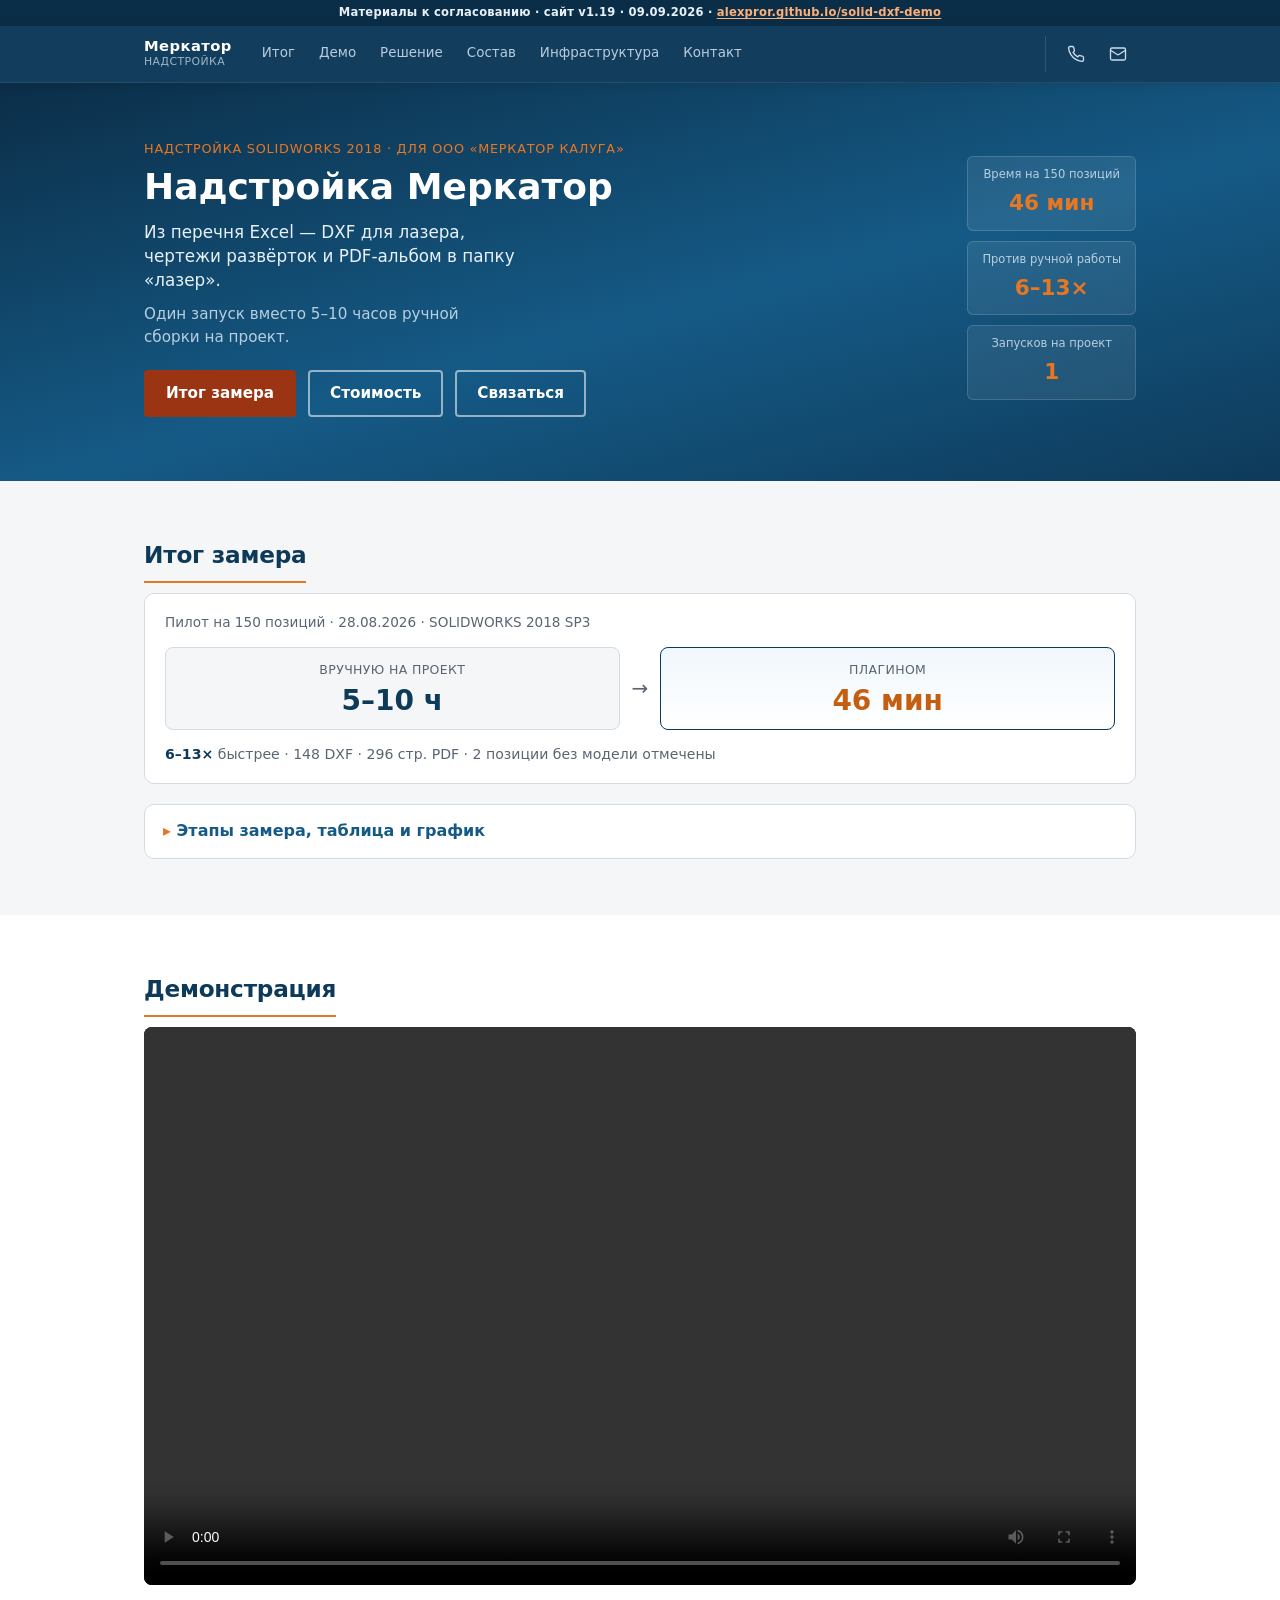
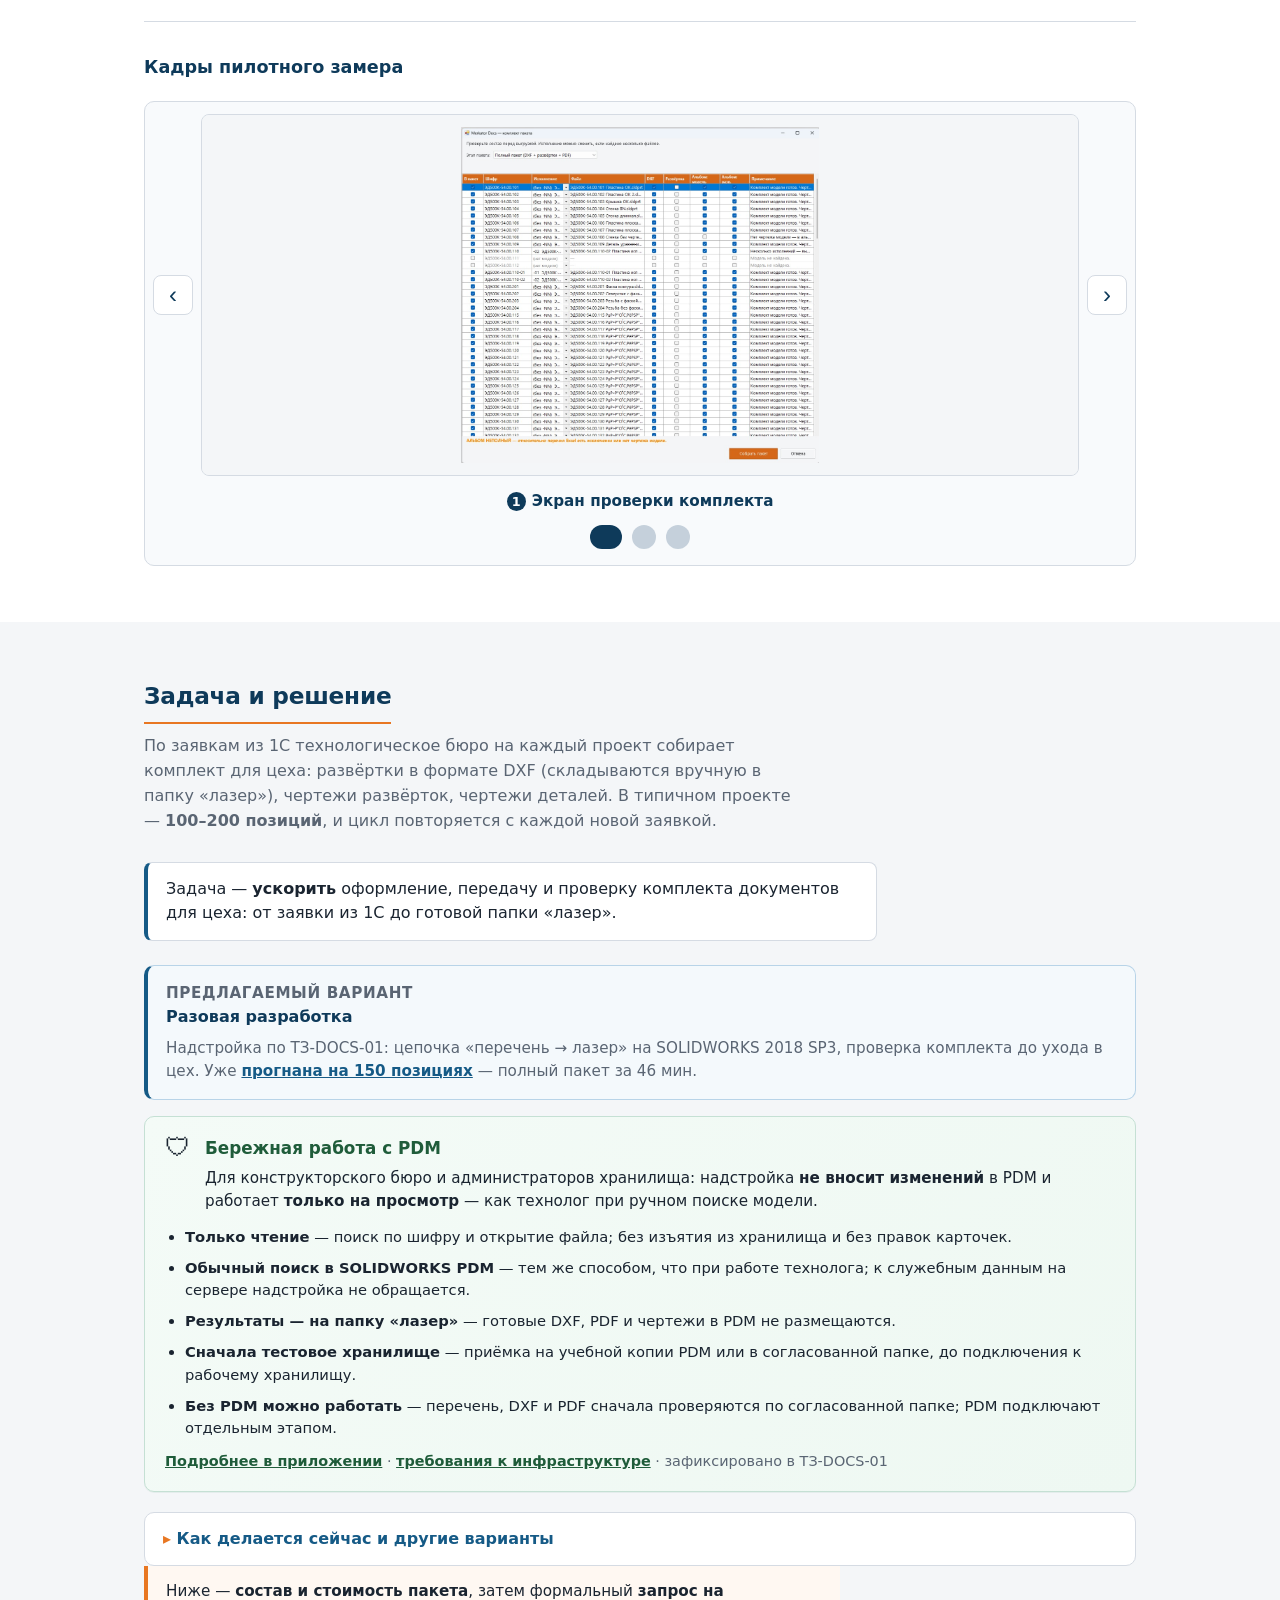
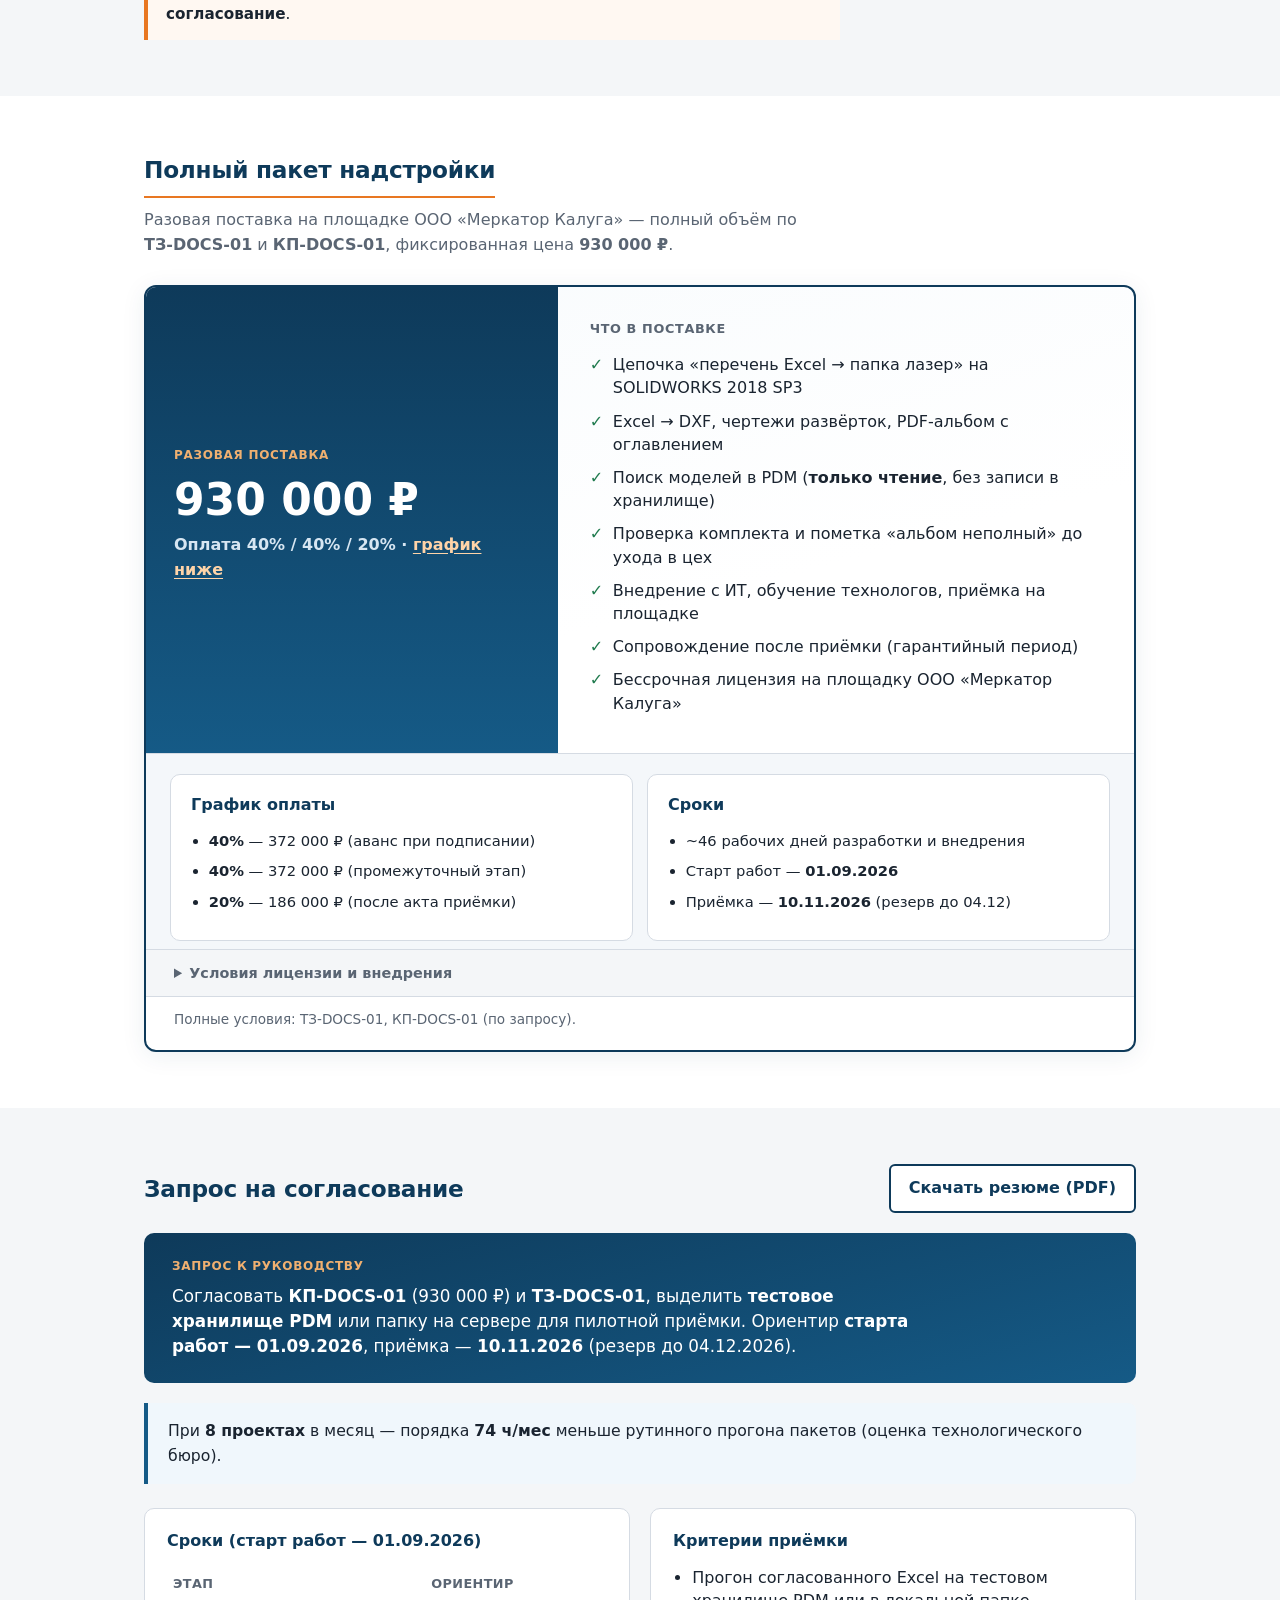
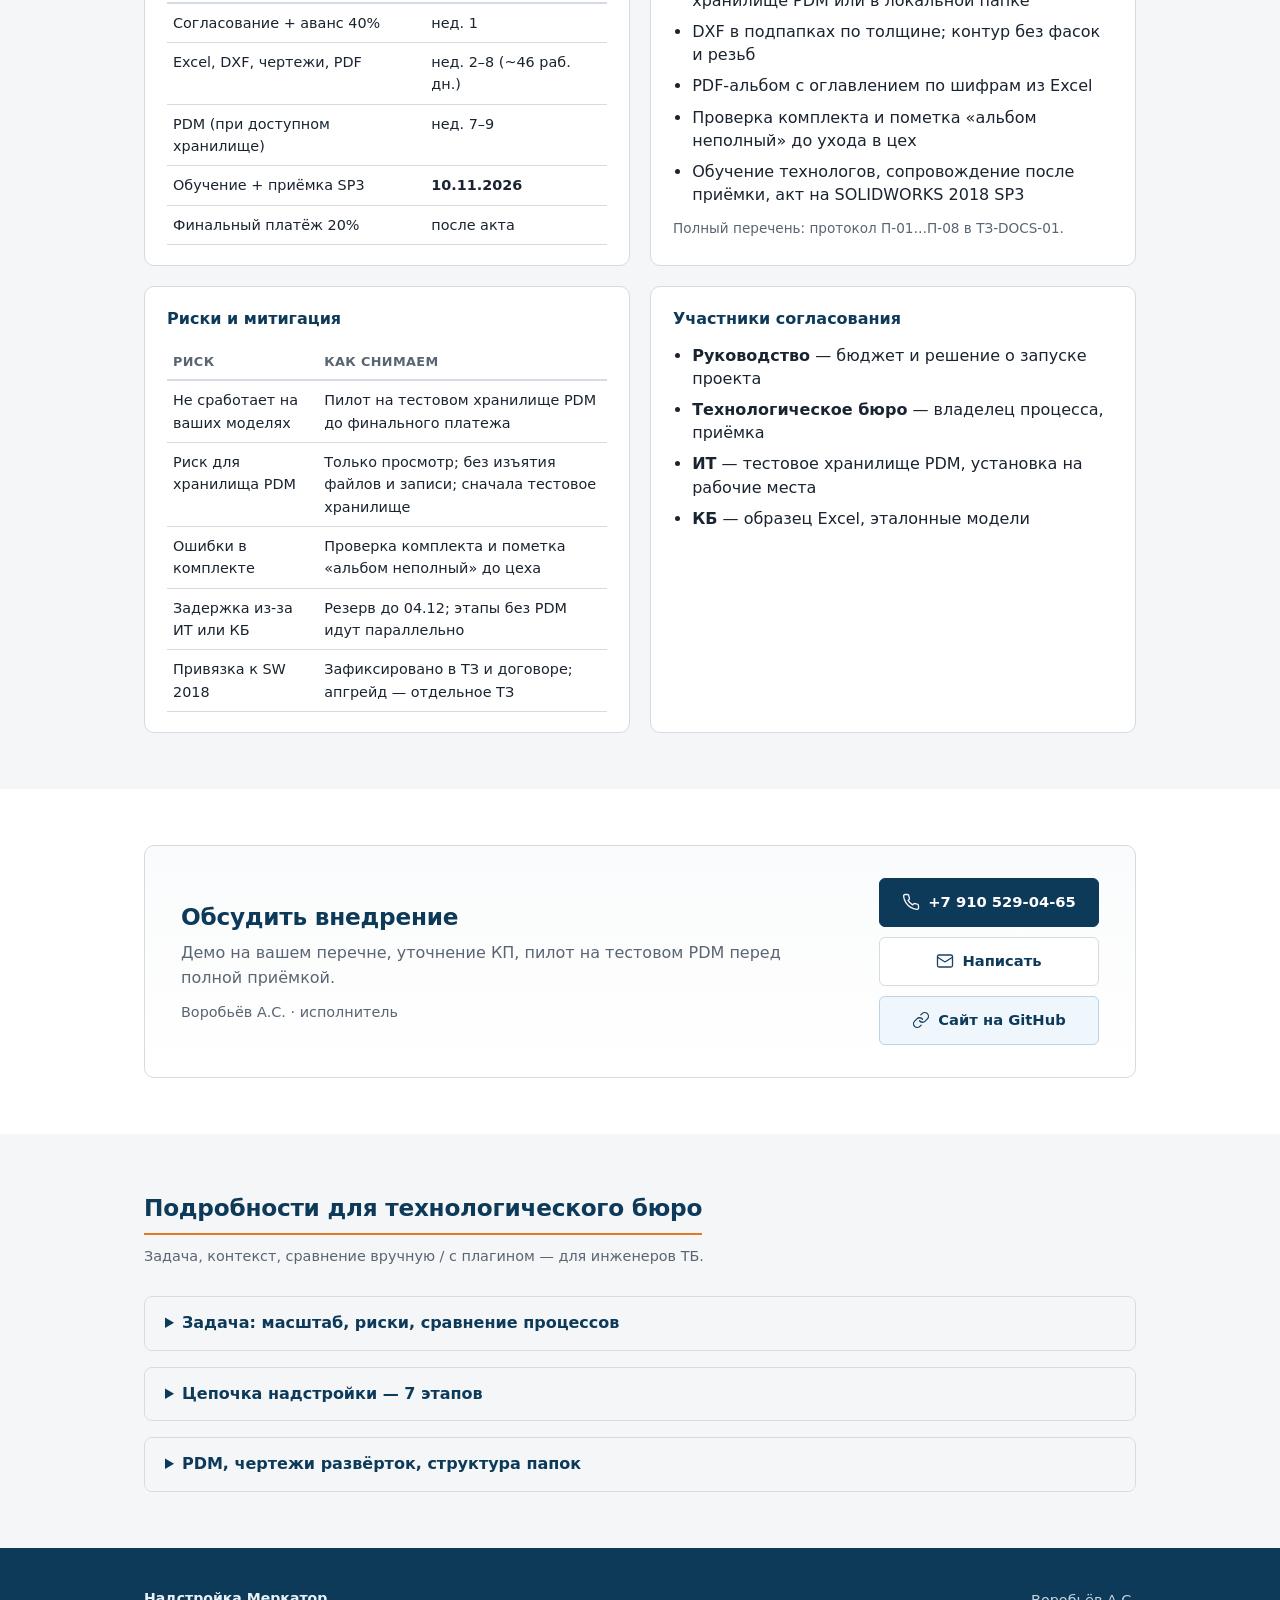
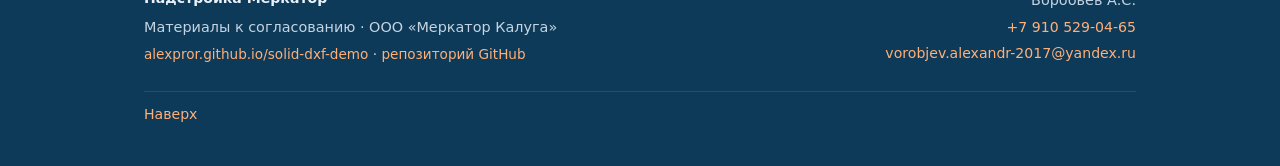
==== index.html @ 057ceea8 "Update Merkator Docs v1 presentation site" ====
﻿<!DOCTYPE html>
<html lang="ru">
<head>
  <meta charset="utf-8" />
  <meta name="viewport" content="width=device-width, initial-scale=1" />
  <meta name="robots" content="noindex, nofollow" />
  <meta name="description" content="Надстройка Меркатор: пакет DXF и PDF из SOLIDWORKS 2018 в папку «лазер» для ООО «Меркатор Калуга». Замер, состав, стоимость и требования к инфраструктуре." />
  <title>Надстройка Меркатор · ООО «Меркатор Калуга»</title>
  <link rel="stylesheet" href="style.css" />
  <link rel="canonical" href="https://alexpror.github.io/solid-dxf-demo/" />
</head>
<body>

  <div id="top" class="page-top" tabindex="-1" aria-hidden="true"></div>

  <header class="site-header">
    <div class="draft-banner">
      Материалы к согласованию · сайт v1.19 · 09.09.2026 ·
      <a class="draft-banner-link" href="https://alexpror.github.io/solid-dxf-demo/" rel="noopener noreferrer">alexpror.github.io/solid-dxf-demo</a>
    </div>

    <div class="site-nav">
      <div class="wrap site-nav-inner">
        <a class="site-brand" href="#top">
          <span class="site-brand-mark">Меркатор</span>
          <span class="site-brand-sub">Надстройка</span>
        </a>

        <nav class="site-nav-links" aria-label="Разделы">
          <a href="#outcome">Итог</a>
          <a href="#demo">Демо</a>
          <a href="#decision">Решение</a>
          <a href="#package">Состав</a>
          <a href="it.html">Инфраструктура</a>
          <a href="#contact">Контакт</a>
        </nav>

        <div class="site-nav-contact">
          <a class="nav-contact-link" href="tel:+79105290465" title="Позвонить: +7 910 529-04-65" aria-label="Позвонить: +7 910 529-04-65">
            <svg class="nav-icon" width="18" height="18" viewBox="0 0 24 24" fill="none" stroke="currentColor" stroke-width="1.75" stroke-linecap="round" stroke-linejoin="round" aria-hidden="true"><path d="M22 16.92v3a2 2 0 0 1-2.18 2 19.79 19.79 0 0 1-8.63-3.07 19.5 19.5 0 0 1-6-6 19.79 19.79 0 0 1-3.07-8.67A2 2 0 0 1 4.11 2h3a2 2 0 0 1 2 1.72c.127.96.361 1.903.7 2.81a2 2 0 0 1-.45 2.11L8.09 9.91a16 16 0 0 0 6 6l1.27-1.27a2 2 0 0 1 2.11-.45c.907.339 1.85.573 2.81.7A2 2 0 0 1 22 16.92z"/></svg>
            <span class="nav-contact-label">+7 910 529-04-65</span>
          </a>
          <a class="nav-contact-link" href="mailto:vorobjev.alexandr-2017@yandex.ru" title="Написать на почту" aria-label="Написать на почту">
            <svg class="nav-icon" width="18" height="18" viewBox="0 0 24 24" fill="none" stroke="currentColor" stroke-width="1.75" stroke-linecap="round" stroke-linejoin="round" aria-hidden="true"><rect x="2" y="4" width="20" height="16" rx="2"/><path d="m22 7-8.97 5.7a1.94 1.94 0 0 1-2.06 0L2 7"/></svg>
            <span class="nav-contact-label">vorobjev.alexandr-2017@yandex.ru</span>
          </a>
        </div>
      </div>
    </div>
  </header>

  <section class="hero" aria-label="Введение">
    <div class="wrap hero-grid">
      <div class="hero-main">
        <p class="eyebrow">Надстройка SOLIDWORKS 2018 · для ООО «Меркатор Калуга»</p>
        <h1>Надстройка Меркатор</h1>
        <p class="hero-tagline">Из перечня Excel — DXF для лазера, чертежи развёрток и PDF-альбом в папку «лазер».</p>
        <p class="lead">Один запуск вместо 5–10 часов ручной сборки на проект.</p>
        <div class="hero-actions">
          <a class="btn primary" href="#outcome">Итог замера</a>
          <a class="btn btn-hero-extra btn-hero-package" href="#package">Стоимость</a>
          <a class="btn btn-hero-contact" href="#contact">Связаться</a>
        </div>
      </div>
      <div class="hero-stats" aria-label="Ключевые цифры пилота">
        <div class="stat">
          <span class="stat-label">Время на 150 позиций</span>
          <em>46 мин</em>
        </div>
        <div class="stat">
          <span class="stat-label">Против ручной работы</span>
          <em>6–13×</em>
        </div>
        <div class="stat">
          <span class="stat-label">Запусков на проект</span>
          <em>1</em>
        </div>
      </div>
    </div>
  </section>

  <section class="section section-alt" id="outcome">
    <div class="wrap">
      <h2>Итог замера</h2>
      <div class="outcome-strip">
        <p class="outcome-strip-meta">Пилот на 150 позиций · 28.08.2026 · SOLIDWORKS 2018 SP3</p>
        <div class="outcome-strip-compare" role="group" aria-label="Сравнение времени на проект">
          <div class="outcome-strip-side">
            <span class="outcome-strip-label">Вручную на проект</span>
            <strong class="outcome-strip-value">5–10 ч</strong>
          </div>
          <span class="outcome-strip-arrow" aria-hidden="true">→</span>
          <div class="outcome-strip-side outcome-strip-side-accent">
            <span class="outcome-strip-label">Плагином</span>
            <strong class="outcome-strip-value">46 мин</strong>
          </div>
        </div>
        <p class="outcome-strip-foot"><strong>6–13×</strong> быстрее · 148 DXF · 296 стр. PDF · 2 позиции без модели отмечены</p>
      </div>

      <details class="executive-details" id="benchmark">
        <summary>Этапы замера, таблица и график</summary>
        <div class="benchmark-split benchmark-split-inline">
          <article class="benchmark-card">
            <h3>Этап SOLIDWORKS</h3>
            <p class="benchmark-big">27 мин</p>
            <ul>
              <li>148 DXF — 0 ошибок</li>
              <li>102 чертежа развёрток создано</li>
              <li>Открытие моделей, экспорт DXF и чертежи — вместе занимают 27 мин</li>
            </ul>
          </article>
          <article class="benchmark-card">
            <h3>Этап PDF-альбом</h3>
            <p class="benchmark-big">18 мин</p>
            <ul>
              <li>295 фрагментов → 296 стр. альбома</li>
              <li>0 сбоев экспорта</li>
              <li>Экспорт PDF из чертежей и сборка альбома с оглавлением — вместе занимают 18 мин</li>
            </ul>
          </article>
        </div>
        <div class="benchmark-table-wrap">
          <table class="benchmark-table">
            <caption>Сравнение: вручную и плагин</caption>
            <thead>
              <tr>
                <th scope="col">Показатель</th>
                <th scope="col">Вручную</th>
                <th scope="col">Плагин</th>
                <th scope="col">Выигрыш</th>
              </tr>
            </thead>
            <tbody>
              <tr class="benchmark-total">
                <th scope="row">Полный пакет (DXF + чертежи + PDF)</th>
                <td>5–10 ч</td>
                <td><strong>46 мин</strong></td>
                <td class="benchmark-win"><strong>6–13×</strong></td>
              </tr>
              <tr>
                <th scope="row">На 1 позицию (полный цикл)</th>
                <td>2–4 мин</td>
                <td><strong>~19 с</strong></td>
                <td class="benchmark-win">~6–13×</td>
              </tr>
              <tr>
                <th scope="row">Экспорт DXF (только контур)</th>
                <td>~1–2 мин</td>
                <td><strong>~3,6 с</strong></td>
                <td class="benchmark-win">~17–33×</td>
              </tr>
              <tr>
                <th scope="row">PDF-фрагмент (1 лист чертежа)</th>
                <td>~0,5–1 мин</td>
                <td><strong>~3,7 с</strong></td>
                <td class="benchmark-win">~8–16×</td>
              </tr>
              <tr>
                <th scope="row">PDF на позицию (модель + развёртка)</th>
                <td>~1–2 мин</td>
                <td><strong>~8 с</strong></td>
                <td class="benchmark-win">~8–15×</td>
              </tr>
            </tbody>
          </table>
        </div>
        <div class="chart-wrap chart-wrap-inline">
          <h3 class="chart-subtitle">Масштаб проекта</h3>
          <p class="section-lead">Время плагина растёт с числом позиций, но остаётся на порядок ниже ручной обработки 100–200 деталей.</p>
          <canvas id="benefit-chart" role="img" aria-label="График: минуты на пакет от числа позиций"></canvas>
          <div class="chart-legend" id="chartLegend">
            <span class="leg leg-auto"><i></i> Плагин</span>
            <span class="leg leg-man"><i></i> Вручную</span>
            <span class="leg leg-cur" id="chartCurLabel">Ваш проект: —</span>
          </div>
        </div>
        <p class="note">Ручные оценки — по опыту технологического бюро. Повторный прогон быстрее: готовые <code>_развертка.slddrw</code> и кэш PDF-фрагментов.</p>
      </details>
    </div>
  </section>

  <section class="section" id="demo">
    <div class="wrap">
      <h2>Демонстрация</h2>
      <div id="videoMount" class="demo-video"></div>

      <div class="demo-screens">
        <h3 class="demo-screens-title">Кадры пилотного замера</h3>
        <div class="proof-carousel" id="proofCarousel">
          <div class="proof-carousel-shell">
            <button type="button" class="proof-carousel-nav proof-carousel-prev" aria-label="Предыдущий кадр">‹</button>
            <div class="proof-carousel-viewport">
              <div class="proof-carousel-track" id="proofCarouselTrack">
                <figure class="proof-slide">
                  <button type="button" class="proof-thumb" data-proof-src="img/preflight.png" data-proof-title="Экран проверки комплекта">
                    <img src="img/preflight.png" alt="" loading="lazy" />
                    <span class="proof-zoom">Открыть</span>
                  </button>
                </figure>
                <figure class="proof-slide">
                  <button type="button" class="proof-thumb" data-proof-src="img/folders.png" data-proof-title="Папка для DXF и отчета">
                    <img src="img/folders.png" alt="" loading="lazy" />
                    <span class="proof-zoom">Открыть</span>
                  </button>
                </figure>
                <figure class="proof-slide">
                  <button type="button" class="proof-thumb" data-proof-src="img/toc.png" data-proof-title="Оглавление альбома">
                    <img src="img/toc.png" alt="" loading="lazy" />
                    <span class="proof-zoom">Открыть</span>
                  </button>
                </figure>
              </div>
            </div>
            <button type="button" class="proof-carousel-nav proof-carousel-next" aria-label="Следующий кадр">›</button>
          </div>
          <div class="proof-carousel-meta">
            <p class="proof-carousel-caption" id="proofCarouselCaption">
              <span class="proof-num">1</span> Экран проверки комплекта
            </p>
            <div class="proof-carousel-dots" id="proofCarouselDots" role="tablist" aria-label="Кадры пилотного замера"></div>
          </div>
        </div>
      </div>
    </div>
  </section>

  <section class="section section-alt" id="decision">
    <div class="wrap">
      <h2>Задача и решение</h2>
      <p class="section-lead">По заявкам из 1С технологическое бюро на каждый проект собирает комплект для цеха: развёртки в формате DXF (складываются вручную в папку «лазер»), чертежи развёрток, чертежи деталей. В типичном проекте — <strong>100–200 позиций</strong>, и цикл повторяется с каждой новой заявкой.</p>
      <p class="decision-frame">Задача — <strong>ускорить</strong> оформление, передачу и проверку комплекта документов для цеха: от заявки из 1С до готовой папки «лазер».</p>

      <article class="decision-card decision-card-rec decision-card-hero">
        <p class="decision-rec-tag">Предлагаемый вариант</p>
        <h3>Разовая разработка</h3>
        <p>Надстройка по ТЗ-DOCS-01: цепочка «перечень → лазер» на SOLIDWORKS 2018 SP3, проверка комплекта до ухода в цех. Уже <a href="#outcome">прогнана на 150 позициях</a> — полный пакет за 46 мин.</p>
      </article>

      <aside class="pdm-safety-callout" id="pdm-safe">
        <div class="pdm-safety-head">
          <span class="pdm-safety-icon" aria-hidden="true">🛡</span>
          <div>
            <h3>Бережная работа с PDM</h3>
            <p class="pdm-safety-lead">Для конструкторского бюро и администраторов хранилища: надстройка <strong>не вносит изменений</strong> в PDM и работает <strong>только на просмотр</strong> — как технолог при ручном поиске модели.</p>
          </div>
        </div>
        <ul class="pdm-safety-list">
          <li><strong>Только чтение</strong> — поиск по шифру и открытие файла; без изъятия из хранилища и без правок карточек.</li>
          <li><strong>Обычный поиск в SOLIDWORKS PDM</strong> — тем же способом, что при работе технолога; к служебным данным на сервере надстройка не обращается.</li>
          <li><strong>Результаты — на папку «лазер»</strong> — готовые DXF, PDF и чертежи в PDM не размещаются.</li>
          <li><strong>Сначала тестовое хранилище</strong> — приёмка на учебной копии PDM или в согласованной папке, до подключения к рабочему хранилищу.</li>
          <li><strong>Без PDM можно работать</strong> — перечень, DXF и PDF сначала проверяются по согласованной папке; PDM подключают отдельным этапом.</li>
        </ul>
        <p class="pdm-safety-foot muted"><a href="#pdm">Подробнее в приложении</a> · <a href="it.html">требования к инфраструктуре</a> · зафиксировано в ТЗ-DOCS-01</p>
      </aside>

      <details class="executive-details">
        <summary>Как делается сейчас и другие варианты</summary>
        <ol class="decision-path">
          <li><strong>Найти модели</strong> в PDM или в согласованной папке — по каждой строке перечня, нужное исполнение.</li>
          <li><strong>Подготовить DXF</strong> для лазера: контур без фасок и резьб, раскладка по подпапкам толщины.</li>
          <li><strong>Создать чертежи развёрток</strong> для гибочного станка — если деталь не плоский лист.</li>
          <li><strong>Напечатать PDF из SOLIDWORKS</strong> — Save As PDF по каждому чертежу: модель и развёртка. Отдельные файлы, без общего альбома и оглавления.</li>
          <li><strong>Разложить пакет вручную</strong> в папку «лазер» — сверить с Excel, разнести по толщине и порядку перед отдачей в цех.</li>
        </ol>
        <div class="decision-grid decision-grid-alts">
          <article class="decision-card">
            <h3>Оставить как сейчас</h3>
            <p>Технологи продолжают ручной прогон. Нагрузка на ТБ растёт вместе с числом проектов.</p>
          </article>
          <article class="decision-card">
            <h3>Нанять ещё технолога</h3>
            <p>Добавляет постоянный ФОТ, но <strong>не меняет процесс</strong>: те же шаги и риски пропуска позиции.</p>
          </article>
          <article class="decision-card">
            <h3>Купить готовый продукт</h3>
            <p>Редко закрывает цепочку целиком: ваш Excel, PDM, толщина, правила DXF и PDF-альбом.</p>
          </article>
        </div>
      </details>

      <p class="decision-close">Ниже — <strong>состав и стоимость пакета</strong>, затем формальный <strong>запрос на согласование</strong>.</p>
    </div>
  </section>

  <section class="section" id="package">
    <div class="wrap">
    <h2>Полный пакет надстройки</h2>
    <p class="section-lead">Разовая поставка на площадке ООО «Меркатор Калуга» — полный объём по <strong>ТЗ-DOCS-01</strong> и <strong>КП-DOCS-01</strong>, фиксированная цена <strong>930 000 ₽</strong>.</p>

    <div class="package-box">
      <div class="package-main">
        <div class="package-price-col">
          <p class="package-tag">Разовая поставка</p>
          <p class="package-price">930 000 ₽</p>
          <p class="package-pay">Оплата 40% / 40% / 20% · <a href="#package-pay">график ниже</a></p>
        </div>
        <div class="package-includes">
          <h3 class="package-includes-title">Что в поставке</h3>
          <ul>
            <li>Цепочка «перечень Excel → папка лазер» на SOLIDWORKS 2018 SP3</li>
            <li>Excel → DXF, чертежи развёрток, PDF-альбом с оглавлением</li>
            <li>Поиск моделей в PDM (<strong>только чтение</strong>, без записи в хранилище)</li>
            <li>Проверка комплекта и пометка «альбом неполный» до ухода в цех</li>
            <li>Внедрение с ИТ, обучение технологов, приёмка на площадке</li>
            <li>Сопровождение после приёмки (гарантийный период)</li>
            <li>Бессрочная лицензия на площадку ООО «Меркатор Калуга»</li>
          </ul>
        </div>
      </div>

      <div class="pricing-summary" id="package-pay">
        <article class="pricing-card">
          <h3>График оплаты</h3>
          <ul>
            <li><strong>40%</strong> — 372 000 ₽ (аванс при подписании)</li>
            <li><strong>40%</strong> — 372 000 ₽ (промежуточный этап)</li>
            <li><strong>20%</strong> — 186 000 ₽ (после акта приёмки)</li>
          </ul>
        </article>
        <article class="pricing-card">
          <h3>Сроки</h3>
          <ul>
            <li>~46 рабочих дней разработки и внедрения</li>
            <li>Старт работ — <strong>01.09.2026</strong></li>
            <li>Приёмка — <strong>10.11.2026</strong> (резерв до 04.12)</li>
          </ul>
        </article>
      </div>

      <details class="package-caveats">
        <summary>Условия лицензии и внедрения</summary>
        <ul>
          <li>ИТ заказчика: тестовое хранилище PDM или папка для отладки</li>
          <li>Сопровождение после приёмки входит в стоимость пакета (срок — в договоре)</li>
        </ul>
      </details>

      <p class="muted package-docs">Полные условия: ТЗ-DOCS-01, КП-DOCS-01 (по запросу).</p>
    </div>
    </div>
  </section>

  <section class="section section-alt" id="approval">
    <div class="wrap">
    <div class="approval-head">
      <h2>Запрос на согласование</h2>
      <button type="button" class="btn btn-summary-pdf" id="exportSummaryPdf">Скачать резюме (PDF)</button>
    </div>

    <div class="approval-ask">
      <p class="approval-ask-label">Запрос к руководству</p>
      <p class="approval-ask-text">Согласовать <strong>КП-DOCS-01</strong> (930 000 ₽) и <strong>ТЗ-DOCS-01</strong>, выделить <strong>тестовое хранилище PDM</strong> или папку на сервере для пилотной приёмки. Ориентир <strong>старта работ — 01.09.2026</strong>, приёмка — <strong>10.11.2026</strong> (резерв до 04.12.2026).</p>
    </div>

    <p class="approval-economics" id="execEconomics">…</p>

    <div class="approval-grid">
      <div class="approval-card">
        <h3>Сроки (старт работ — 01.09.2026)</h3>
        <table class="approval-table">
          <thead>
            <tr><th>Этап</th><th>Ориентир</th></tr>
          </thead>
          <tbody>
            <tr><td>Согласование + аванс 40%</td><td>нед. 1</td></tr>
            <tr><td>Excel, DXF, чертежи, PDF</td><td>нед. 2–8 (~46 раб. дн.)</td></tr>
            <tr><td>PDM (при доступном хранилище)</td><td>нед. 7–9</td></tr>
            <tr><td>Обучение + приёмка SP3</td><td><strong>10.11.2026</strong></td></tr>
            <tr><td>Финальный платёж 20%</td><td>после акта</td></tr>
          </tbody>
        </table>
      </div>
      <div class="approval-card">
        <h3>Критерии приёмки</h3>
        <ul class="approval-list">
          <li>Прогон согласованного Excel на тестовом хранилище PDM или в локальной папке</li>
          <li>DXF в подпапках по толщине; контур без фасок и резьб</li>
          <li>PDF-альбом с оглавлением по шифрам из Excel</li>
          <li>Проверка комплекта и пометка «альбом неполный» до ухода в цех</li>
          <li>Обучение технологов, сопровождение после приёмки, акт на SOLIDWORKS 2018 SP3</li>
        </ul>
        <p class="muted approval-ref">Полный перечень: протокол П-01…П-08 в ТЗ-DOCS-01.</p>
      </div>
    </div>

    <div class="approval-grid approval-grid-2">
      <div class="approval-card">
        <h3>Риски и митигация</h3>
        <table class="approval-table">
          <thead>
            <tr><th>Риск</th><th>Как снимаем</th></tr>
          </thead>
          <tbody>
            <tr><td>Не сработает на ваших моделях</td><td>Пилот на тестовом хранилище PDM до финального платежа</td></tr>
            <tr><td>Риск для хранилища PDM</td><td>Только просмотр; без изъятия файлов и записи; сначала тестовое хранилище</td></tr>
            <tr><td>Ошибки в комплекте</td><td>Проверка комплекта и пометка «альбом неполный» до цеха</td></tr>
            <tr><td>Задержка из‑за ИТ или КБ</td><td>Резерв до 04.12; этапы без PDM идут параллельно</td></tr>
            <tr><td>Привязка к SW 2018</td><td>Зафиксировано в ТЗ и договоре; апгрейд — отдельное ТЗ</td></tr>
          </tbody>
        </table>
      </div>
      <div class="approval-card">
        <h3>Участники согласования</h3>
        <ul class="approval-stakeholders">
          <li><strong>Руководство</strong> — бюджет и решение о запуске проекта</li>
          <li><strong>Технологическое бюро</strong> — владелец процесса, приёмка</li>
          <li><strong>ИТ</strong> — тестовое хранилище PDM, установка на рабочие места</li>
          <li><strong>КБ</strong> — образец Excel, эталонные модели</li>
        </ul>
      </div>
    </div>
    </div>
  </section>

  <!-- CALCULATOR_HIDDEN: интерактивный калькулятор убран с публичной версии (остаётся в исходниках для внутренних расчётов).
  <section class="section wrap calc-section" id="calc">
    <h2>Калькулятор окупаемости</h2>
    <p class="section-lead">Три блока эффекта: <strong>отдел технологии</strong> (часы × ставка отдела) → <strong>риски на станке</strong> (срочный лазер, срывы комплекта — оценка) → <strong>срок изделия</strong> (сварка, покраска — без рублей, только пояснение). Стоимость внедрения — см. <a href="#package">раздел «Пакет»</a>.</p>

    <div class="calc-layers-hint">
      <div class="layer-chip l1"><strong>Отдел технологии</strong> Часы отдела × ставка</div>
      <div class="layer-chip l2"><strong>Риски на станке</strong> Лазер раньше + меньше дыр в комплекте</div>
      <div class="layer-chip l3"><strong>Срок изделия</strong> Только если КД на критическом пути</div>
    </div>

    <div class="calc-layout">
      <div class="calc-panel calc-panel-inputs">
        <h3 class="calc-panel-title">Отдел технологии</h3>
        <label>Проектов в месяц <input type="range" id="projects" min="1" max="8" step="1" value="8" /><output id="projects-out">8</output></label>
        <label>Позиций в проекте <input type="range" id="models" min="100" max="200" step="10" value="150" /><output id="models-out">150</output></label>
        <label>Доля готовых чертежей <code>_развертка.slddrw</code>, % <input type="range" id="reusePct" min="0" max="90" step="5" value="0" /><output id="reusePct-out">0</output></label>
        <p class="field-hint">Влияет на часы вручную и с плагином. Развёртки в моделях всё равно создаются — экономия на чертежах, которые уже лежат в PDM.</p>
        <label>Кто гоняет пакеты
          <select id="staffMode">
            <option value="parallel" selected>8 технологов параллельно (по 1 проекту)</option>
            <option value="serial">1 технолог — 8 пакетов подряд</option>
          </select>
        </label>
        <label>Часов вручную на 1 пакет <input type="number" id="hoursManualPkg" min="3" max="15" step="0.5" value="8" /></label>
        <label>Часов с плагином на 1 пакет <input type="number" id="hoursAutoPkg" min="0.5" max="4" step="0.25" value="0.75" /></label>
        <label>Оклад технолога, ₽/мес <input type="number" id="salaryMonth" min="60000" max="150000" step="5000" value="90000" /></label>
        <label>Что закладывать в ₽/ч
          <select id="costMode">
            <option value="full" selected>Полная стоимость места (оклад + ~30% взносов работодателя)</option>
            <option value="salary">Только оклад «в руки» (без взносов)</option>
          </select>
        </label>
        <p class="field-hint">Взносы — это ПФР, ФСС, ФОМС: сверх зарплаты работодатель платит ~30%. При окладе 90 000 ₽ место обходится ~117 000 ₽/мес. Для экономии часа отдела берём полную стоимость, иначе занижаем эффект.</p>

        <h3 class="calc-panel-title calc-subtitle">Риски на станке (оценка)</h3>
        <label>Доля срочных пакетов (лазер ждёт файлы), % <input type="range" id="urgentShare" min="0" max="100" step="5" value="25" /><output id="urgentShare-out">25</output></label>
        <label>Часов раньше выйти на лазер (на 1 срочный пакет) <input type="number" id="hoursEarlierLaser" min="0" max="24" step="0.5" value="4" /></label>
        <label>Стоимость часа лазера (станок + оператор), ₽ <input type="number" id="laserHourCost" min="0" max="15000" step="500" value="3500" /></label>
        <label>Срывов комплекта предотвращено, шт/мес <input type="number" id="kitErrorsMonth" min="0" max="20" step="1" value="2" /></label>
        <label>Ущерб 1 срыва (переделка, простой гибочного станка…), ₽ <input type="number" id="kitErrorCost" min="0" max="200000" step="5000" value="25000" /></label>
        <p class="field-hint">Не «весь завод быстрее», а деньги там, где пакет КД был узким местом или ошибка всплыла бы на лазере/гибочном станке. Если лазер всегда в очереди — срочный эффект ≈ 0, срывы комплекта могут остаться.</p>

        <h3 class="calc-panel-title calc-subtitle">Внедрение</h3>
        <p class="field-hint field-hint-top">По умолчанию <strong>930 000 ₽</strong> — цена по КП-DOCS-01 (~46 раб. дней). <a href="#package-pay">График оплаты</a>.</p>
        <label>Целевая окупаемость, мес <input type="range" id="targetPayback" min="6" max="24" step="1" value="12" /><output id="targetPayback-out">12</output></label>
        <p class="field-hint">Влияет на «потолок цены» (экономия × срок), не на стоимость КП.</p>
        <label>Стоимость внедрения, ₽ <input type="number" id="projectCost" min="100000" max="2000000" step="10000" value="930000" /></label>

        <button type="button" class="calc-btn" id="calcBtn">Рассчитать</button>
        <p class="field-hint calc-btn-hint">Подставьте параметры и нажмите — справа цифры, ниже пошаговый журнал.</p>
      </div>

      <div class="calc-panel calc-panel-live" id="calcResults">
        <h3 class="calc-panel-title">Результаты расчёта</h3>
        <div class="calc-results-detail">

          <article class="result-detail-card">
            <header><span class="result-tag">Масштаб</span><h4>Позиций в месяц</h4></header>
            <p class="result-value"><strong id="positionsMonth">—</strong> <span>шт</span></p>
            <p class="result-formula" id="descPositions">—</p>
          </article>

          <article class="result-detail-card">
            <header><span class="result-tag">Масштаб</span><h4>Развёрток и чертежей</h4></header>
            <p class="result-value"><strong id="sheetsMonth">—</strong> <span>листов / мес</span></p>
            <p class="result-formula" id="descSheets">—</p>
          </article>

          <article class="result-detail-card">
            <header><span class="result-tag">Отдел</span><h4>Часов экономии отдела</h4></header>
            <p class="result-value"><strong id="hoursSavedMonth">—</strong> <span>ч / мес</span></p>
            <p class="result-formula" id="descHours">—</p>
          </article>

          <article class="result-detail-card card-l1">
            <header><span class="result-tag">Отдел — ФОТ</span><h4>Экономия по зарплате отдела</h4></header>
            <p class="result-value"><strong id="savingsFotMonth">—</strong> <span>₽ / мес</span></p>
            <p class="result-formula" id="descFot">—</p>
            <p class="result-extra" id="descFotYear">—</p>
          </article>

          <article class="result-detail-card card-l2">
            <header><span class="result-tag">Станок</span><h4>Экономия на производстве</h4></header>
            <p class="result-value"><strong id="savingsFactoryMonth">—</strong> <span>₽ / мес · оценка</span></p>
            <p class="result-formula" id="descFactory">—</p>
            <p class="result-extra" id="descFactoryYear">—</p>
          </article>

          <article class="result-detail-card card-total">
            <header><span class="result-tag">Итого</span><h4>Суммарная экономия</h4></header>
            <p class="result-value"><strong id="savingsTotalMonth">—</strong> <span>₽ / мес</span></p>
            <p class="result-formula" id="descTotal">—</p>
            <p class="result-extra" id="descTotalYear">—</p>
          </article>

          <article class="result-detail-card card-cost">
            <header><span class="result-tag">Внедрение</span><h4>Стоимость в КП</h4></header>
            <p class="result-value"><strong id="resultProjectCost">—</strong> <span>₽</span></p>
            <p class="result-formula" id="descProjectCost">—</p>
          </article>

          <article class="result-detail-card">
            <header><span class="result-tag">Окупаемость</span><h4>Только отдел технологии</h4></header>
            <p class="result-value"><strong id="paybackFot">—</strong> <span>мес</span></p>
            <p class="result-formula" id="descPaybackFot">—</p>
          </article>

          <article class="result-detail-card">
            <header><span class="result-tag">Окупаемость</span><h4>Отдел + станок</h4></header>
            <p class="result-value"><strong id="paybackTotal">—</strong> <span>мес</span></p>
            <p class="result-formula" id="descPaybackTotal">—</p>
          </article>

          <article class="result-detail-card">
            <header><span class="result-tag">Целевой срок</span><h4>Потолок цены при цели</h4></header>
            <p class="result-value"><strong id="maxPriceTotal">—</strong> <span>₽</span></p>
            <p class="result-formula" id="descMaxPrice">—</p>
            <p class="result-extra muted" id="descMaxPriceHint">Не путать со стоимостью КП — это расчётный потолок из экономии × срок.</p>
          </article>

        </div>

        <p class="calc-note" id="calcVerdict"></p>
      </div>

      <div class="calc-panel calc-panel-log">
        <div class="log-panel-head">
          <h3 class="calc-panel-title">Журнал расчёта</h3>
          <button type="button" class="calc-btn-secondary" id="exportPdfBtn" disabled>Экспорт журнала в PDF</button>
        </div>
        <p class="field-hint log-export-hint">Сначала нажмите «Рассчитать». PDF — через диалог печати браузера («Сохранить как PDF»).</p>
        <div class="calc-log" id="calcLog" aria-live="polite"></div>
      </div>
    </div>
  </section>
  -->

  <section class="section" id="contact">
    <div class="wrap">
      <div class="contact-strip">
        <div class="contact-strip-main">
          <h2>Обсудить внедрение</h2>
          <p class="section-lead">Демо на вашем перечне, уточнение КП, пилот на тестовом PDM перед полной приёмкой.</p>
          <p class="contact-person">Воробьёв А.С. · исполнитель</p>
        </div>
        <div class="contact-strip-actions">
          <a class="btn-contact btn-contact-phone" href="tel:+79105290465">
            <svg class="nav-icon" width="18" height="18" viewBox="0 0 24 24" fill="none" stroke="currentColor" stroke-width="1.75" stroke-linecap="round" stroke-linejoin="round" aria-hidden="true"><path d="M22 16.92v3a2 2 0 0 1-2.18 2 19.79 19.79 0 0 1-8.63-3.07 19.5 19.5 0 0 1-6-6 19.79 19.79 0 0 1-3.07-8.67A2 2 0 0 1 4.11 2h3a2 2 0 0 1 2 1.72c.127.96.361 1.903.7 2.81a2 2 0 0 1-.45 2.11L8.09 9.91a16 16 0 0 0 6 6l1.27-1.27a2 2 0 0 1 2.11-.45c.907.339 1.85.573 2.81.7A2 2 0 0 1 22 16.92z"/></svg>
            +7 910 529-04-65
          </a>
          <a class="btn-contact btn-contact-mail" href="mailto:vorobjev.alexandr-2017@yandex.ru">
            <svg class="nav-icon" width="18" height="18" viewBox="0 0 24 24" fill="none" stroke="currentColor" stroke-width="1.75" stroke-linecap="round" stroke-linejoin="round" aria-hidden="true"><rect x="2" y="4" width="20" height="16" rx="2"/><path d="m22 7-8.97 5.7a1.94 1.94 0 0 1-2.06 0L2 7"/></svg>
            Написать
          </a>
          <a class="btn-contact btn-contact-site" href="https://alexpror.github.io/solid-dxf-demo/" rel="noopener noreferrer">
            <svg class="nav-icon" width="18" height="18" viewBox="0 0 24 24" fill="none" stroke="currentColor" stroke-width="1.75" stroke-linecap="round" stroke-linejoin="round" aria-hidden="true"><path d="M10 13a5 5 0 0 0 7.54.54l3-3a5 5 0 0 0-7.07-7.07l-1.72 1.71"/><path d="M14 11a5 5 0 0 0-7.54-.54l-3 3a5 5 0 0 0 7.07 7.07l1.71-1.71"/></svg>
            Сайт на GitHub
          </a>
        </div>
      </div>
    </div>
  </section>


  <section class="section section-alt" id="appendix">
    <div class="wrap">
    <h2>Подробности для технологического бюро</h2>
    <p class="section-lead muted">Задача, контекст, сравнение вручную / с плагином — для инженеров ТБ.</p>

    <details class="appendix-block" id="appendix-problem">
      <summary>Задача: масштаб, риски, сравнение процессов</summary>
      <div class="appendix-inner-block">
        <p class="section-lead">Задача шире экспорта DXF: <strong>связать конструкторский комплект с производством</strong> — из одного перечня Excel получить согласованный пакет для лазера, гибочного станка и архива.</p>
        <p class="task-anchor">Каждый пропущенный лист в перечне — потенциальный простой лазера или переделка на гибочном станке.</p>
        <div class="cards task-facets">
          <article class="card">
            <h3>Масштаб</h3>
            <p>До 8 проектов в месяц × 100–200 позиций — <strong>тысячи артефактов</strong> (DXF, чертежи, страницы PDF).</p>
          </article>
          <article class="card">
            <h3>Время и очередь</h3>
            <p>Лазер и гибочный станок ждут <strong>цельный пакет за один проход</strong>, иначе узкое место сдвигается в цех.</p>
          </article>
          <article class="card">
            <h3>Качество комплекта</h3>
            <p>Пропуск строки, не то исполнение из PDM, DXF не в папке толщины — итог <strong>переделка или неполный альбом</strong>.</p>
          </article>
          <article class="card">
            <h3>Связка подразделений</h3>
            <p>КБ → ТБ → лазер → гибочный станок. Плагин закрывает <strong>«перечень → папка лазер»</strong>.</p>
          </article>
        </div>
        <div class="compare">
          <div class="compare-card before">
            <h3>Сейчас (вручную)</h3>
            <ul>
              <li>Поиск моделей в PDM — по каждой позиции</li>
              <li>DXF и развёртки по одной детали</li>
              <li>PDF из SOLIDWORKS — отдельный файл на чертёж</li>
              <li>Пакет вручную сортируют и сверяют с Excel</li>
              <li class="muted">Ориентир: <strong>5–10 ч</strong> на проект 100–200 поз.</li>
            </ul>
          </div>
          <div class="compare-arrow" aria-hidden="true">→</div>
          <div class="compare-card after">
            <h3>С надстройкой Меркатор</h3>
            <ul>
              <li>Один запуск: Excel + корень «лазер»</li>
              <li>Проверка комплекта на экране до выгрузки</li>
              <li>DXF, чертежи развёрток, PDF-альбом с оглавлением</li>
              <li>Пометка <strong>альбом неполный</strong> до ухода в цех</li>
            </ul>
          </div>
        </div>
      </div>
    </details>

    <details class="appendix-block">
      <summary>Цепочка надстройки — 7 этапов</summary>
      <div class="pipeline" id="steps">
    <div class="pipeline-intro">
      <h3 class="appendix-subtitle">Цепочка надстройки</h3>
      <p class="section-lead">Автоматизация всей цепочки — от Excel до папки «лазер». Каждый этап — отдельный блок; стрелки показывают, что куда идёт.</p>
    </div>

    <section class="puzzle-step step-c1" aria-labelledby="step1-title">
      <div class="puzzle-inner">
        <header class="puzzle-head">
          <span class="puzzle-num">1</span>
          <div>
            <h3 id="step1-title">Вход</h3>
            <p>Технолог выбирает Excel и корень «лазер» — дальше плагин читает перечень.</p>
          </div>
        </header>
        <div class="flow-row">
          <div class="flow-block"><span class="flow-icon">📄</span><strong>Excel</strong><p>«Перечень листов…» из 1С</p></div>
          <span class="flow-arrow-h" aria-hidden="true">→</span>
          <div class="flow-block"><span class="flow-icon">📋</span><strong>Строки</strong><p>Каждая строка — позиция</p></div>
          <span class="flow-arrow-h" aria-hidden="true">→</span>
          <div class="flow-block"><span class="flow-icon">🔤</span><strong>Шифр</strong><p>Первое слово в ячейке</p></div>
          <span class="flow-arrow-h" aria-hidden="true">→</span>
          <div class="flow-block"><span class="flow-icon">📊</span><strong>Список</strong><p>100–200 позиций на проект</p></div>
        </div>
      </div>
    </section>

    <div class="puzzle-connector" aria-hidden="true"><span>↓</span></div>

    <section class="puzzle-step step-c2" aria-labelledby="step2-title">
      <div class="puzzle-inner">
        <header class="puzzle-head">
          <span class="puzzle-num">2</span>
          <div>
            <h3 id="step2-title">Поиск в PDM</h3>
            <p>По каждому шифру — модель в SOLIDWORKS PDM. <strong>Только чтение</strong>, без записи в хранилище. <a href="#pdm-safe">Условия для КБ</a>.</p>
          </div>
        </header>
        <div class="flow-row">
          <div class="flow-block"><span class="flow-icon">🔍</span><strong>Шифр</strong><p>Из списка позиций</p></div>
          <span class="flow-arrow-h" aria-hidden="true">→</span>
          <div class="flow-block"><span class="flow-icon">🗄</span><strong>Хранилище PDM</strong><p>Поиск по всему PDM</p></div>
          <span class="flow-arrow-h" aria-hidden="true">→</span>
          <div class="flow-block"><span class="flow-icon">📦</span><strong>Модель</strong><p>SLDPRT / SLDASM</p></div>
          <span class="flow-arrow-h" aria-hidden="true">→</span>
          <div class="flow-block"><span class="flow-icon">🔒</span><strong>Ревизия</strong><p>Актуальная в хранилище</p></div>
        </div>
      </div>
    </section>

    <div class="puzzle-connector" aria-hidden="true"><span>↓</span></div>

    <section class="puzzle-step step-c3" aria-labelledby="step3-title">
      <div class="puzzle-inner">
        <header class="puzzle-head">
          <span class="puzzle-num">3</span>
          <div>
            <h3 id="step3-title">Проверка комплекта</h3>
            <p>Экран перед выпуском: что не нашлось, что выбрать вручную.</p>
          </div>
        </header>
        <div class="flow-row">
          <div class="flow-block"><span class="flow-icon">🖥</span><strong>Экран</strong><p>Список всех позиций</p></div>
          <span class="flow-arrow-h" aria-hidden="true">→</span>
          <div class="flow-block warn"><span class="flow-icon">⚠</span><strong>Нет модели</strong><p>Подсветка, пропуск</p></div>
          <span class="flow-arrow-h" aria-hidden="true">→</span>
          <div class="flow-block warn"><span class="flow-icon">⚠</span><strong>Нет чертежа</strong><p>Отметка в отчёте</p></div>
          <span class="flow-arrow-h" aria-hidden="true">→</span>
          <div class="flow-block"><span class="flow-icon">🔢</span><strong>-01 / -02</strong><p>Выбор исполнения</p></div>
        </div>
      </div>
    </section>

    <div class="puzzle-connector" aria-hidden="true"><span>↓</span></div>

    <section class="puzzle-step step-c4" aria-labelledby="step4-title">
      <div class="puzzle-inner">
        <header class="puzzle-head">
          <span class="puzzle-num">4</span>
          <div>
            <h3 id="step4-title">DXF на лазер</h3>
            <p>Контур листа для резки — в папку по толщине.</p>
          </div>
        </header>
        <div class="flow-row">
          <div class="flow-block"><span class="flow-icon">📐</span><strong>Контур</strong><p>Вид развёртки / листа</p></div>
          <span class="flow-arrow-h" aria-hidden="true">→</span>
          <div class="flow-block"><span class="flow-icon">✂</span><strong>Без лишнего</strong><p>Фаски, резьба — не на контуре</p></div>
          <span class="flow-arrow-h" aria-hidden="true">→</span>
          <div class="flow-block"><span class="flow-icon">💾</span><strong>ШИФР.dxf</strong><p>Имя по позиции</p></div>
          <span class="flow-arrow-h" aria-hidden="true">→</span>
          <div class="flow-block"><span class="flow-icon">📁</span><strong>Лист Nмм</strong><p>Подпапка толщины</p></div>
        </div>
      </div>
    </section>

    <div class="puzzle-connector" aria-hidden="true"><span>↓</span></div>

    <section class="puzzle-step step-c5" aria-labelledby="step5-title">
      <div class="puzzle-inner">
        <header class="puzzle-head">
          <span class="puzzle-num">5</span>
          <div>
            <h3 id="step5-title">Развёртка</h3>
            <p>Развёртку в модели создаём при прогоне. Чертёж <code>_развертка.slddrw</code> — только если его ещё нет.</p>
          </div>
        </header>
        <div class="flow-row">
          <div class="flow-block"><span class="flow-icon">↩</span><strong>Есть гибы?</strong><p>Листовая деталь</p></div>
          <span class="flow-arrow-h" aria-hidden="true">→</span>
          <div class="flow-block ok"><span class="flow-icon">✓</span><strong>Чертёж есть</strong><p><code>_развертка.slddrw</code></p></div>
          <span class="flow-arrow-h" aria-hidden="true">→</span>
          <div class="flow-block"><span class="flow-icon">✎</span><strong>Чертёжа нет</strong><p>Создаём лист</p></div>
          <span class="flow-arrow-h" aria-hidden="true">→</span>
          <div class="flow-block"><span class="flow-icon">📑</span><strong>В альбом</strong><p>Лист в PDF</p></div>
        </div>
      </div>
    </section>

    <div class="puzzle-connector" aria-hidden="true"><span>↓</span></div>

    <section class="puzzle-step step-c6" aria-labelledby="step6-title">
      <div class="puzzle-inner">
        <header class="puzzle-head">
          <span class="puzzle-num">6</span>
          <div>
            <h3 id="step6-title">PDF-альбом</h3>
            <p>Один PDF на проект: оглавление и порядок листов для цеха.</p>
          </div>
        </header>
        <div class="flow-row">
          <div class="flow-block"><span class="flow-icon">📄</span><strong>Листы</strong><p>Модель + развёртка</p></div>
          <span class="flow-arrow-h" aria-hidden="true">→</span>
          <div class="flow-block"><span class="flow-icon">📑</span><strong>Оглавление</strong><p>По шифрам из Excel</p></div>
          <span class="flow-arrow-h" aria-hidden="true">→</span>
          <div class="flow-block"><span class="flow-icon">🔀</span><strong>Порядок</strong><p>Модель → развёртка</p></div>
          <span class="flow-arrow-h" aria-hidden="true">→</span>
          <div class="flow-block"><span class="flow-icon">📕</span><strong>Один PDF</strong><p>Имя по Excel + дата</p></div>
        </div>
      </div>
    </section>

    <div class="puzzle-connector" aria-hidden="true"><span>↓</span></div>

    <section class="puzzle-step step-c7" aria-labelledby="step7-title">
      <div class="puzzle-inner">
        <header class="puzzle-head">
          <span class="puzzle-num">7</span>
          <div>
            <h3 id="step7-title">Папки на «лазер»</h3>
            <p>Готовый пакет для цеха и станка — в структуре даты и толщины.</p>
          </div>
        </header>
        <div class="flow-row">
          <div class="flow-block"><span class="flow-icon">📅</span><strong>Дата</strong><p><code>{yyyy-MM-dd}</code></p></div>
          <span class="flow-arrow-h" aria-hidden="true">→</span>
          <div class="flow-block"><span class="flow-icon">📁</span><strong>Лист 2мм…</strong><p>DXF по толщине</p></div>
          <span class="flow-arrow-h" aria-hidden="true">→</span>
          <div class="flow-block"><span class="flow-icon">📂</span><strong>PDF\</strong><p>Альбом чертежей</p></div>
          <span class="flow-arrow-h" aria-hidden="true">→</span>
          <div class="flow-block highlight"><span class="flow-icon">✅</span><strong>Готово</strong><p>Цех + лазер</p></div>
        </div>
      </div>
    </section>
  </div>
    </details>

    <details class="appendix-block">
      <summary>PDM, чертежи развёрток, структура папок</summary>

  <div class="appendix-sub" id="pdm">
    <h3 class="appendix-subtitle">Почему PDM обязателен</h3>
    <p class="section-lead">Без хранилища нельзя гарантировать версию и конфигурацию детали на лазере. Надстройка не заменяет PDM — она берёт из хранилища нужные файлы. Выпущенные материалы в PDM не размещаются.</p>
    <div class="cards three">
      <article class="card"><h3>Версия</h3><p>Режем и кладём в альбом ту ревизию, что в хранилище.</p></article>
      <article class="card"><h3>Конфигурация</h3><p>Исполнения -01, -02 — выбор на экране комплекта.</p></article>
      <article class="card"><h3>Только чтение</h3><p>Поиск по шифру по всему хранилищу PDM, без записи в PDM.</p></article>
    </div>

    <h3 class="pdm-subtitle">Ограничения при работе с PDM</h3>
    <p class="section-lead">Опасение, что автоматизация повредит хранилище моделей, обосновано. В ТЗ-DOCS-01 закреплён щадящий режим: надстройка действует как технолог при просмотре файлов, без полномочий администратора PDM.</p>
    <div class="pdm-safety-grid">
      <article class="card pdm-do">
        <h4>Что предусмотрено</h4>
        <ul>
          <li>Поиск детали по шифру в SOLIDWORKS PDM — так же, как при ручной работе технолога</li>
          <li>Открытие модели в SOLIDWORKS для выпуска DXF и чертежа развёртки</li>
          <li>Обращение к хранилищу по одной строке перечня — без массовой обработки</li>
          <li>Выгрузка готовых файлов на <strong>сетевую папку «лазер»</strong></li>
        </ul>
      </article>
      <article class="card pdm-dont">
        <h4>Что не предусмотрено</h4>
        <ul>
          <li>Прямого доступа к служебным данным PDM на сервере</li>
          <li>Изъятия файлов из хранилища и их возврата после обработки</li>
          <li>Изменения карточек документов, версий, этапов согласования, прав пользователей</li>
          <li>Создания папок, хранилищ и учётных записей</li>
          <li>Размещения выпущенных DXF и PDF в PDM (в первой версии не предусмотрено)</li>
        </ul>
      </article>
    </div>
    <p class="note">Порядок внедрения: сначала проверка по <strong>согласованной папке</strong> (без PDM), затем <strong>тестовое хранилище PDM</strong>, и только после приёмки — рабочее хранилище в том же режиме «только чтение».</p>
  </div>

  <div class="appendix-sub appendix-sub-alt" id="reuse">
    <h3 class="appendix-subtitle">Переиспользование чертежей развёрток</h3>
      <p class="section-lead">Сами развёртки в моделях обычно никто не хранит — плагин создаёт их при каждом прогоне. Зато чертёж <code>_развертка.slddrw</code> из прошлого проекта можно не трогать: он снова попадёт в альбом.</p>
      <div class="reuse-viz">
        <div class="reuse-bar" id="reuse-bar">
          <span class="reuse-existing" style="width:75%"></span>
          <span class="reuse-new" style="width:25%"></span>
        </div>
        <div class="reuse-legend">
          <span><i class="dot existing"></i> Уже есть <code>_развертка.slddrw</code> — в альбом без пересоздания</span>
          <span><i class="dot new"></i> Чертёжа нет — создаём лист (развёртку в модели — всё равно делаем)</span>
        </div>
      </div>
      <p class="note">Режимы на экране комплекта: <strong>только новые</strong> (по умолчанию), обновить отмеченные, пересоздать все.</p>
  </div>

  <div class="appendix-sub" id="folders">
    <h3 class="appendix-subtitle">Структура папок на «лазер»</h3>
    <p class="section-lead">Плагин создаёт папку даты и раскладывает DXF по толщине. PDF — в подпапку <code>PDF</code>.</p>
    <div class="folder-tree">
      <pre><code>\\лазер\{yyyy-MM-dd}\
    Лист 2мм\
        ШИФР-01.dxf
        ШИФР-02.dxf
    Лист 3мм\
        …
    PDF\
        Перечень_2026-08-28_14-30.pdf</code></pre>
    </div>
  </div>
    </details>
    </div>
  </section>
  <footer class="footer">
    <div class="wrap footer-inner">
      <div class="footer-brand">
        <p class="footer-title">Надстройка Меркатор</p>
        <p class="muted">Материалы к согласованию · ООО «Меркатор Калуга»</p>
        <p class="footer-site">
          <a href="https://alexpror.github.io/solid-dxf-demo/" rel="noopener noreferrer">alexpror.github.io/solid-dxf-demo</a>
          · <a href="https://github.com/AlexPror/solid-dxf-demo" rel="noopener noreferrer">репозиторий GitHub</a>
        </p>
      </div>
      <div class="footer-meta">
        <p class="muted">Воробьёв А.С.</p>
        <p class="footer-contact">
          <a href="tel:+79105290465">+7 910 529-04-65</a>
          <a href="mailto:vorobjev.alexandr-2017@yandex.ru">vorobjev.alexandr-2017@yandex.ru</a>
        </p>
      </div>
      <p class="footer-top"><a href="#top">Наверх</a></p>
    </div>
  </footer>

  <dialog class="proof-modal" id="proofModal" aria-labelledby="proofModalTitle">
    <div class="proof-modal-panel" role="document">
      <header class="proof-modal-head">
        <p class="proof-modal-title" id="proofModalTitle"></p>
        <button type="button" class="proof-modal-close" aria-label="Закрыть">×</button>
      </header>
      <div class="proof-modal-body">
        <button type="button" class="proof-modal-nav proof-modal-prev" aria-label="Предыдущий скриншот">‹</button>
        <div class="proof-modal-viewport">
          <img class="proof-modal-img" alt="" />
        </div>
        <button type="button" class="proof-modal-nav proof-modal-next" aria-label="Следующий скриншот">›</button>
      </div>
      <footer class="proof-modal-foot">
        <span class="proof-modal-counter" id="proofModalCounter"></span>
        <span class="proof-modal-hint">Esc — закрыть · ← → — листать</span>
      </footer>
    </div>
  </dialog>

  <script src="video-config.js"></script>
  <script src="video.js"></script>
  <script src="calc.js"></script>
  <script>
    document.querySelectorAll('a[href="#top"]').forEach(function (link) {
      link.addEventListener('click', function (event) {
        event.preventDefault();
        window.scrollTo({ top: 0, behavior: 'smooth' });
        history.replaceState(null, '', '#top');
      });
    });

    (function initProofCarousel() {
      var carousel = document.getElementById('proofCarousel');
      var track = document.getElementById('proofCarouselTrack');
      var captionEl = document.getElementById('proofCarouselCaption');
      var dotsEl = document.getElementById('proofCarouselDots');
      if (!carousel || !track) return;

      var slides = Array.prototype.slice.call(track.querySelectorAll('.proof-slide'));
      if (!slides.length) return;

      var captions = [
        '<span class="proof-num">1</span> Экран проверки комплекта',
        '<span class="proof-num">2</span> Папка для DXF и отчета',
        '<span class="proof-num">3</span> Оглавление альбома'
      ];
      var current = 0;

      slides.forEach(function (_, index) {
        var dot = document.createElement('button');
        dot.type = 'button';
        dot.className = 'proof-carousel-dot' + (index === 0 ? ' is-active' : '');
        dot.setAttribute('role', 'tab');
        dot.setAttribute('aria-label', 'Кадр ' + (index + 1));
        dot.addEventListener('click', function () { goTo(index); });
        dotsEl.appendChild(dot);
      });

      var dots = Array.prototype.slice.call(dotsEl.querySelectorAll('.proof-carousel-dot'));

      function goTo(index) {
        current = (index + slides.length) % slides.length;
        track.style.transform = 'translateX(-' + (current * 100) + '%)';
        captionEl.innerHTML = captions[current];
        dots.forEach(function (dot, i) {
          dot.classList.toggle('is-active', i === current);
        });
      }

      var prevBtn = carousel.querySelector('.proof-carousel-prev');
      var nextBtn = carousel.querySelector('.proof-carousel-next');
      if (prevBtn) prevBtn.addEventListener('click', function () { goTo(current - 1); });
      if (nextBtn) nextBtn.addEventListener('click', function () { goTo(current + 1); });

      carousel.addEventListener('keydown', function (event) {
        if (event.key === 'ArrowLeft') goTo(current - 1);
        if (event.key === 'ArrowRight') goTo(current + 1);
      });

      var touchStartX = 0;
      track.addEventListener('touchstart', function (event) {
        touchStartX = event.changedTouches[0].screenX;
      }, { passive: true });
      track.addEventListener('touchend', function (event) {
        var dx = event.changedTouches[0].screenX - touchStartX;
        if (Math.abs(dx) < 40) return;
        if (dx < 0) goTo(current + 1);
        else goTo(current - 1);
      }, { passive: true });

      goTo(0);
    })();

    (function initProofModal() {
      var modal = document.getElementById('proofModal');
      if (!modal || typeof modal.showModal !== 'function') return;

      var thumbs = Array.prototype.slice.call(document.querySelectorAll('.proof-thumb[data-proof-src]'));
      if (!thumbs.length) return;

      var titleEl = document.getElementById('proofModalTitle');
      var counterEl = document.getElementById('proofModalCounter');
      var imgEl = modal.querySelector('.proof-modal-img');
      var closeBtn = modal.querySelector('.proof-modal-close');
      var prevBtn = modal.querySelector('.proof-modal-prev');
      var nextBtn = modal.querySelector('.proof-modal-next');
      var current = 0;

      function showSlide(index) {
        current = (index + thumbs.length) % thumbs.length;
        var thumb = thumbs[current];
        var src = thumb.getAttribute('data-proof-src');
        var title = thumb.getAttribute('data-proof-title') || '';
        imgEl.src = src;
        imgEl.alt = title;
        titleEl.textContent = title;
        counterEl.textContent = (current + 1) + ' / ' + thumbs.length;
        prevBtn.disabled = thumbs.length < 2;
        nextBtn.disabled = thumbs.length < 2;
      }

      function openModal(index) {
        showSlide(index);
        if (!modal.open) modal.showModal();
        closeBtn.focus();
      }

      function closeModal() {
        if (modal.open) modal.close();
        imgEl.removeAttribute('src');
      }

      thumbs.forEach(function (thumb, index) {
        thumb.addEventListener('click', function () {
          openModal(index);
        });
      });

      closeBtn.addEventListener('click', closeModal);
      prevBtn.addEventListener('click', function () { showSlide(current - 1); });
      nextBtn.addEventListener('click', function () { showSlide(current + 1); });

      modal.addEventListener('click', function (event) {
        var panel = modal.querySelector('.proof-modal-panel');
        if (panel && !panel.contains(event.target)) closeModal();
      });

      modal.addEventListener('cancel', function (event) {
        event.preventDefault();
        closeModal();
      });

      modal.addEventListener('keydown', function (event) {
        if (!modal.open) return;
        if (event.key === 'ArrowLeft') {
          event.preventDefault();
          showSlide(current - 1);
        } else if (event.key === 'ArrowRight') {
          event.preventDefault();
          showSlide(current + 1);
        }
      });
    })();
  </script>
</body>
</html>
---- style.css ----
:root {
  --ink: #1a2430;
  --muted: #5a6573;
  --line: #d5dbe3;
  --bg: #f4f6f8;
  --white: #fff;
  --navy: #0e3a5a;
  --navy-2: #155a86;
  --orange: #e87722;
  --orange-d: #c45f12;
  --ok: #1f7a4d;
  --warn: #b45309;
}

* { box-sizing: border-box; }
html {
  scroll-behavior: smooth;
  scroll-padding-top: 96px;
}
body {
  margin: 0;
  font: 16px/1.55 "Segoe UI", system-ui, sans-serif;
  color: var(--ink);
  background: var(--white);
  -webkit-tap-highlight-color: transparent;
}

/* Кликом не подсвечивать блоки; клавиатурный фокус оставляем */
:focus { outline: none; }
:focus-visible {
  outline: 2px solid var(--orange-d);
  outline-offset: 2px;
}
button:focus-visible,
a:focus-visible,
summary:focus-visible,
.btn:focus-visible,
.btn-contact:focus-visible {
  outline: 2px solid var(--orange-d);
  outline-offset: 2px;
}

.wrap { max-width: 1040px; margin: 0 auto; padding: 0 24px; }

.page-top {
  display: block;
  height: 0;
  scroll-margin-top: 0;
}

/* —— Шапка (фиксированная высота, без прыжков) —— */
.site-header {
  position: sticky;
  top: 0;
  z-index: 100;
}

.draft-banner {
  background: #0b2e48;
  color: #e8f1f8;
  text-align: center;
  font-size: 0.72rem;
  font-weight: 600;
  letter-spacing: 0.02em;
  padding: 5px 16px;
  line-height: 1.35;
  white-space: nowrap;
  overflow: hidden;
  text-overflow: ellipsis;
}

.draft-banner-link {
  color: #ffb078;
  text-decoration: underline;
  text-underline-offset: 2px;
}

.draft-banner-link:hover,
.draft-banner-link:focus-visible {
  color: #ffd4a8;
}

.site-nav {
  background: rgba(14, 58, 90, 0.98);
  backdrop-filter: blur(10px);
  border-bottom: 1px solid rgba(255, 255, 255, 0.08);
  box-shadow: 0 1px 10px rgba(0, 0, 0, 0.1);
}

.site-nav-inner {
  display: flex;
  align-items: center;
  gap: 12px 20px;
  height: 56px;
  flex-wrap: nowrap;
}

.site-brand {
  display: flex;
  flex-direction: column;
  justify-content: center;
  gap: 1px;
  flex-shrink: 0;
  text-decoration: none;
  line-height: 1.15;
}

.site-brand-mark {
  font-size: 0.92rem;
  font-weight: 700;
  color: #fff;
  letter-spacing: 0.03em;
}

.site-brand-sub {
  font-size: 0.68rem;
  color: #9bb8cc;
  letter-spacing: 0.04em;
  text-transform: uppercase;
}

.site-nav-links {
  display: flex;
  flex-wrap: nowrap;
  align-items: center;
  gap: 2px 4px;
  flex: 1;
  min-width: 0;
  overflow-x: auto;
  -webkit-overflow-scrolling: touch;
  scrollbar-width: none;
  mask-image: linear-gradient(90deg, #000 0%, #000 calc(100% - 18px), transparent 100%);
}

.site-nav-links::-webkit-scrollbar { display: none; }

.site-nav-links a {
  color: #b8cddd;
  text-decoration: none;
  font-size: 0.84rem;
  font-weight: 500;
  padding: 8px 10px;
  border-radius: 6px;
  border-bottom: none;
  white-space: nowrap;
  transition: color 0.15s, background 0.15s;
}

.site-nav-links a:hover {
  color: #fff;
  background: rgba(255, 255, 255, 0.08);
  border-bottom-color: transparent;
}

.site-nav-links a:focus-visible {
  color: #fff;
  background: rgba(255, 255, 255, 0.12);
}

.site-nav-links a[aria-current="page"],
.site-nav-links a.is-active {
  color: #fff;
  background: rgba(232, 119, 34, 0.22);
}

.site-nav-contact {
  display: flex;
  align-items: center;
  gap: 6px;
  flex-shrink: 0;
  margin-left: 4px;
  padding-left: 12px;
  border-left: 1px solid rgba(255, 255, 255, 0.12);
}

.nav-contact-link {
  display: inline-flex;
  align-items: center;
  justify-content: center;
  width: 36px;
  height: 36px;
  padding: 0;
  color: #d7e6f2;
  text-decoration: none;
  border: none;
  border-radius: 50%;
  background: transparent;
  transition: color 0.15s, background 0.15s;
}

.nav-contact-link:hover {
  color: #fff;
  background: rgba(255, 255, 255, 0.12);
  border-color: transparent;
}

.nav-contact-link:focus-visible {
  color: #fff;
  background: rgba(255, 255, 255, 0.16);
}

.nav-contact-label {
  position: absolute;
  width: 1px;
  height: 1px;
  padding: 0;
  margin: -1px;
  overflow: hidden;
  clip: rect(0, 0, 0, 0);
  white-space: nowrap;
  border: 0;
}

.nav-icon {
  flex-shrink: 0;
  opacity: 0.95;
}

.nav-contact-email {
  max-width: none;
}

@media (max-width: 960px) {
  html { scroll-padding-top: 92px; }
}

@media (max-width: 520px) {
  .site-brand-sub { display: none; }

  .site-nav-inner {
    height: 52px;
    gap: 8px;
  }

  .site-nav-links a {
    padding: 8px 8px;
    font-size: 0.8rem;
  }

  .draft-banner {
    font-size: 0.65rem;
    padding: 4px 10px;
  }
}

.hero {
  background: linear-gradient(165deg, #0b2e48 0%, #155a86 55%, #0e3a5a 100%);
  color: #fff;
  padding: 56px 0 64px;
}

.hero-grid {
  display: grid;
  grid-template-columns: 1fr auto;
  gap: 32px;
  align-items: center;
}

@media (max-width: 768px) {
  .hero {
    padding: 32px 0 40px;
  }

  .hero-grid {
    grid-template-columns: 1fr;
    gap: 0;
  }

  .hero-stats {
    display: none;
  }

  .hero-actions .btn-hero-package {
    display: none;
  }

  .hero-actions {
    gap: 10px;
  }

  .hero-actions .btn {
    flex: 1;
    text-align: center;
    padding: 12px 16px;
  }
}

.eyebrow {
  font-size: 0.8rem;
  letter-spacing: 0.06em;
  text-transform: uppercase;
  color: #e87722;
  margin: 0 0 8px;
}

.hero h1 {
  font-size: clamp(1.75rem, 5vw, 2.25rem);
  line-height: 1.15;
  margin: 0 0 12px;
  font-weight: 700;
}

.hero-tagline {
  margin: 0 0 10px;
  font-size: 1.05rem;
  line-height: 1.45;
  color: #e8f1f8;
  max-width: 36ch;
}

.lead {
  color: #b8cfdf;
  margin: 0 0 20px;
  max-width: 36ch;
  font-size: 0.95rem;
}

.hero-actions { display: flex; flex-wrap: wrap; gap: 12px; }

.btn {
  display: inline-block;
  padding: 10px 20px;
  border-radius: 4px;
  text-decoration: none;
  font-weight: 600;
  font-size: 0.95rem;
  border: 2px solid rgba(255,255,255,.55);
  color: #fff;
  background: transparent;
}

.btn.primary {
  background: #9a3412;
  border-color: #9a3412;
  color: #fff;
}

.btn.primary:hover {
  background: #7c2d12;
  border-color: #7c2d12;
}

.hero-stats {
  display: grid;
  gap: 10px;
  min-width: 160px;
}

.stat {
  background: rgba(255,255,255,.08);
  border: 1px solid rgba(255,255,255,.15);
  border-radius: 6px;
  padding: 10px 14px;
  text-align: center;
}

.stat-label {
  display: block;
  font-size: 0.72rem;
  line-height: 1.3;
  color: #b8cfdf;
  margin-bottom: 4px;
}

.stat em {
  display: block;
  font-style: normal;
  font-size: 1.35rem;
  font-weight: 700;
  color: var(--orange);
}

.section { padding: 56px 0; }
.section-alt { background: var(--bg); padding: 56px 0; }

h2 {
  font-size: 1.45rem;
  color: var(--navy);
  margin: 0 0 10px;
  font-weight: 700;
  letter-spacing: -0.01em;
}

.section > .wrap > h2,
.section.wrap > h2,
.section > h2 {
  border-bottom: 2px solid var(--orange);
  padding-bottom: 8px;
  display: inline-block;
}

.section-lead {
  color: var(--muted);
  margin: 0 0 28px;
  max-width: 65ch;
}

.video-placeholder {
  aspect-ratio: 16/9;
  background: var(--navy);
  border-radius: 8px;
  display: flex;
  flex-direction: column;
  align-items: center;
  justify-content: center;
  color: #9bb8cc;
  border: 2px dashed rgba(255,255,255,.2);
}

.video-placeholder span {
  font-size: 3rem;
  color: var(--orange);
  margin-bottom: 8px;
}

.video-embed {
  aspect-ratio: 16/9;
  border-radius: 8px;
  overflow: hidden;
  background: #000;
  border: 1px solid var(--line);
}

.video-embed iframe {
  width: 100%;
  height: 100%;
  border: 0;
  display: block;
}

.video-native {
  width: 100%;
  aspect-ratio: 16/9;
  border-radius: 8px;
  background: #000;
  display: block;
}

.video-open-link {
  display: inline-block;
  margin-top: 12px;
  padding: 10px 18px;
  border-radius: 6px;
  background: var(--orange);
  color: #fff;
  font-weight: 600;
  text-decoration: none;
}

.video-open-link:hover {
  filter: brightness(1.05);
}

.video-placeholder-hint {
  margin: 8px 0 0;
  font-size: 0.9rem;
  color: #9bb8cc;
  text-align: center;
  max-width: 36ch;
}

.video-external {
  margin: 10px 0 0;
  font-size: 0.9rem;
  color: var(--muted);
}

.video-external a {
  color: var(--navy-2);
}

.compare {
  display: grid;
  grid-template-columns: 1fr auto 1fr;
  gap: 16px;
  align-items: stretch;
}

@media (max-width: 700px) {
  .compare { grid-template-columns: 1fr; }
  .compare-arrow { display: none; }
}

.compare-card {
  border: 1px solid var(--line);
  border-radius: 8px;
  padding: 20px;
  background: var(--white);
}

.compare-card.before { border-left: 4px solid var(--warn); }
.compare-card.after { border-left: 4px solid var(--ok); }

.compare-card h3 { margin: 0 0 12px; font-size: 1rem; color: var(--navy); }
.compare-card ul { margin: 0; padding-left: 1.2em; }
.compare-card li { margin-bottom: 6px; }

.compare-arrow {
  display: flex;
  align-items: center;
  font-size: 2rem;
  color: var(--orange);
  font-weight: 700;
}

.muted { color: var(--muted); font-size: 0.9rem; }

.steps {
  list-style: none;
  margin: 0;
  padding: 0;
  display: grid;
  gap: 12px;
}

/* ——— Pipeline / puzzle steps ——— */

.pipeline {
  padding: 32px 0 48px;
  background: linear-gradient(180deg, var(--bg) 0%, #fff 100%);
}

.pipeline-intro {
  margin-bottom: 32px;
}

.pipeline-intro h2 {
  margin-bottom: 8px;
}

.puzzle-step {
  position: relative;
  padding: 28px 0;
  margin: 0;
}

.puzzle-step::before,
.puzzle-step::after {
  content: "";
  position: absolute;
  left: 50%;
  transform: translateX(-50%);
  width: min(960px, calc(100% - 40px));
  height: 12px;
  background: inherit;
  z-index: 1;
}

.puzzle-step::before {
  top: -6px;
  clip-path: polygon(0 100%, 50% 0, 100% 100%);
}

.puzzle-step::after {
  bottom: -6px;
  clip-path: polygon(0 0, 50% 100%, 100% 0);
}

.puzzle-step:first-of-type::before { display: none; }
.puzzle-step:last-of-type::after { display: none; }

.step-c1 { background: #e8f1f8; --step-accent: #0e3a5a; }
.step-c2 { background: #dceaf4; --step-accent: #155a86; }
.step-c3 { background: #fff4e8; --step-accent: #b45309; }
.step-c4 { background: #fde8d8; --step-accent: #c45f12; }
.step-c5 { background: #e8f5ee; --step-accent: #1f7a4d; }
.step-c6 { background: #ebe8f5; --step-accent: #4a3d7a; }
.step-c7 { background: #d8f0e4; --step-accent: #1a6b4a; }

.puzzle-inner {
  position: relative;
  z-index: 2;
}

.puzzle-head {
  display: flex;
  gap: 20px;
  align-items: flex-start;
  margin-bottom: 24px;
}

.puzzle-num {
  flex-shrink: 0;
  width: 56px;
  height: 56px;
  border-radius: 12px;
  background: var(--step-accent, var(--navy));
  color: #fff;
  font-size: 1.5rem;
  font-weight: 800;
  display: flex;
  align-items: center;
  justify-content: center;
  box-shadow: 0 4px 12px rgba(0,0,0,.12);
}

.puzzle-head h3 {
  margin: 0 0 6px;
  font-size: 1.35rem;
  color: var(--step-accent, var(--navy));
}

.puzzle-head p {
  margin: 0;
  color: var(--muted);
  font-size: 1rem;
  max-width: 60ch;
}

.flow-row {
  display: flex;
  flex-wrap: wrap;
  align-items: stretch;
  gap: 8px;
}

.flow-block {
  flex: 1 1 140px;
  min-width: 120px;
  max-width: 200px;
  background: var(--white);
  border: 2px solid rgba(0,0,0,.06);
  border-radius: 10px;
  padding: 16px 14px;
  text-align: center;
  box-shadow: 0 2px 8px rgba(0,0,0,.04);
}

.flow-block.highlight {
  border-color: var(--orange);
  background: #fff7ed;
}

.flow-block.warn {
  border-color: #fbbf24;
  background: #fffbeb;
}

.flow-block.ok {
  border-color: #6ee7b7;
  background: #ecfdf5;
}

.flow-icon {
  display: block;
  font-size: 1.75rem;
  margin-bottom: 8px;
  line-height: 1;
}

.flow-block strong {
  display: block;
  font-size: 1rem;
  color: var(--navy);
  margin-bottom: 4px;
}

.flow-block p {
  margin: 0;
  font-size: 0.85rem;
  color: var(--muted);
  line-height: 1.35;
}

.flow-block code {
  font-size: 0.8em;
}

.flow-arrow-h {
  flex: 0 0 auto;
  align-self: center;
  font-size: 1.5rem;
  font-weight: 700;
  color: var(--orange);
  padding: 0 2px;
}

.puzzle-connector {
  text-align: center;
  color: var(--orange);
  font-size: 1.75rem;
  font-weight: 700;
  line-height: 1;
  margin: -4px 0;
  position: relative;
  z-index: 3;
}

.puzzle-connector span {
  display: inline-block;
  background: var(--white);
  border: 2px solid var(--orange);
  border-radius: 50%;
  width: 36px;
  height: 36px;
  line-height: 32px;
}

@media (max-width: 700px) {
  .flow-row {
    flex-direction: column;
    align-items: center;
  }
  .flow-block {
    max-width: 100%;
    width: 100%;
  }
  .flow-arrow-h {
    transform: rotate(90deg);
    margin: 4px 0;
  }
}

.calc-formulas {
  margin-top: 40px;
  padding: 24px;
  background: var(--bg);
  border: 1px solid var(--line);
  border-radius: 8px;
}

.calc-formulas h3 {
  margin: 0 0 16px;
  font-size: 1.1rem;
  color: var(--navy);
}

.formula-list {
  margin: 0;
}

.formula-list dt {
  font-weight: 700;
  color: var(--navy);
  margin-top: 16px;
  font-size: 0.95rem;
}

.formula-list dt:first-child { margin-top: 0; }

.formula-list dd {
  margin: 6px 0 0;
  color: var(--muted);
  font-size: 0.95rem;
}

.formula-list code {
  display: inline-block;
  background: var(--white);
  border: 1px solid var(--line);
  border-radius: 4px;
  padding: 8px 12px;
  font-size: 0.9rem;
  color: var(--ink);
  line-height: 1.5;
}

.formula-hint {
  display: block;
  margin-top: 6px;
  font-size: 0.85rem;
}

.steps li {
  display: grid;
  grid-template-columns: 40px 1fr;
  gap: 16px;
  align-items: start;
  background: var(--white);
  border: 1px solid var(--line);
  border-radius: 8px;
  padding: 16px;
}

.step-n {
  width: 40px;
  height: 40px;
  border-radius: 50%;
  background: var(--navy);
  color: #fff;
  display: flex;
  align-items: center;
  justify-content: center;
  font-weight: 700;
}

.steps strong { display: block; color: var(--navy); margin-bottom: 4px; }
.steps p { margin: 0; font-size: 0.95rem; color: var(--muted); }
.steps code { font-size: 0.85em; }

.cards.three {
  display: grid;
  grid-template-columns: repeat(3, 1fr);
  gap: 16px;
}

.task-facets {
  display: grid;
  grid-template-columns: repeat(2, 1fr);
  gap: 16px;
  margin-bottom: 28px;
}

.task-anchor {
  margin: 0 0 24px;
  padding: 14px 18px;
  border-left: 4px solid var(--navy-2);
  background: #f0f5f9;
  color: var(--navy);
  font-size: 1.05rem;
  font-weight: 600;
  line-height: 1.45;
}

@media (max-width: 700px) {
  .cards.three { grid-template-columns: 1fr; }
  .task-facets { grid-template-columns: 1fr; }
}

.card {
  border: 1px solid var(--line);
  border-radius: 8px;
  padding: 20px;
  background: var(--white);
}

.card h3 { margin: 0 0 8px; font-size: 1rem; color: var(--navy-2); }
.card p { margin: 0; font-size: 0.95rem; color: var(--muted); }

.reuse-bar {
  display: flex;
  height: 32px;
  border-radius: 6px;
  overflow: hidden;
  border: 1px solid var(--line);
  margin-bottom: 12px;
}

.reuse-existing { background: var(--navy-2); }
.reuse-new { background: var(--orange); }

.reuse-legend {
  display: flex;
  flex-wrap: wrap;
  gap: 16px;
  font-size: 0.9rem;
  color: var(--muted);
}

.dot {
  display: inline-block;
  width: 10px;
  height: 10px;
  border-radius: 2px;
  margin-right: 6px;
  vertical-align: middle;
}

.dot.existing { background: var(--navy-2); }
.dot.new { background: var(--orange); }

.note {
  margin-top: 16px;
  padding: 12px 16px;
  background: #fff7ed;
  border-left: 4px solid var(--orange);
  font-size: 0.95rem;
}

.folder-tree pre {
  background: var(--navy);
  color: #e8f1f8;
  padding: 20px;
  border-radius: 8px;
  overflow-x: auto;
  font-size: 0.85rem;
  line-height: 1.5;
}

.folder-flow {
  display: flex;
  flex-wrap: wrap;
  align-items: center;
  gap: 8px;
  margin-top: 20px;
}

.flow-item {
  padding: 8px 14px;
  border: 1px solid var(--line);
  border-radius: 4px;
  background: var(--white);
  font-size: 0.9rem;
  font-weight: 600;
}

.flow-item.highlight {
  background: var(--orange);
  color: #fff;
  border-color: var(--orange);
}

.flow-arrow { color: var(--orange); font-weight: 700; }

.chart-wrap {
  background: var(--white);
  border: 1px solid var(--line);
  border-radius: 8px;
  padding: 20px 20px 12px;
}

.chart-wrap canvas {
  display: block;
  width: 100%;
  height: 400px;
}

.chart-legend {
  display: flex;
  flex-wrap: wrap;
  gap: 16px 24px;
  margin-top: 12px;
  padding-top: 12px;
  border-top: 1px solid var(--line);
  font-size: 0.9rem;
  color: var(--muted);
}

.chart-legend .leg {
  display: inline-flex;
  align-items: center;
  gap: 8px;
}

.chart-legend .leg i {
  display: inline-block;
  width: 24px;
  height: 4px;
  border-radius: 2px;
}

.leg-auto i { background: #155a86; }
.leg-man i {
  background: transparent;
  border-top: 3px dashed #b45309;
  height: 0;
  width: 28px;
}
.leg-cur { color: var(--navy); font-weight: 600; }

.chart-caption { font-size: 0.85rem; color: var(--muted); margin: 12px 0 0; }

.benchmark-table-wrap {
  overflow-x: auto;
  margin-bottom: 28px;
}

.benchmark-table {
  width: 100%;
  border-collapse: collapse;
  background: var(--white);
  border: 1px solid var(--line);
  border-radius: 8px;
  overflow: hidden;
  font-size: 0.95rem;
}

.benchmark-table caption {
  caption-side: top;
  text-align: left;
  font-weight: 700;
  color: var(--navy);
  padding: 0 0 10px;
}

.benchmark-table th,
.benchmark-table td {
  padding: 12px 16px;
  border-bottom: 1px solid var(--line);
  text-align: left;
}

.benchmark-table thead th {
  background: var(--navy);
  color: #fff;
  font-size: 0.85rem;
  text-transform: uppercase;
  letter-spacing: 0.03em;
}

.benchmark-table tbody th {
  color: var(--navy);
  font-weight: 600;
}

.benchmark-table tbody tr:last-child th,
.benchmark-table tbody tr:last-child td {
  border-bottom: none;
}

.benchmark-table .benchmark-total {
  background: #f0fdf6;
}

.benchmark-table .benchmark-total th,
.benchmark-table .benchmark-total td {
  font-size: 1rem;
}

.benchmark-win {
  color: var(--ok);
  font-weight: 700;
}

.benchmark-split {
  display: grid;
  grid-template-columns: 1fr 1fr;
  gap: 16px;
}

@media (max-width: 640px) {
  .benchmark-split { grid-template-columns: 1fr; }
}

.benchmark-card {
  background: var(--white);
  border: 1px solid var(--line);
  border-radius: 8px;
  padding: 20px;
  border-left: 4px solid var(--navy-2);
}

.benchmark-card h3 {
  margin: 0 0 8px;
  font-size: 1rem;
  color: var(--navy);
}

.benchmark-big {
  margin: 0 0 12px;
  font-size: 2rem;
  font-weight: 700;
  color: var(--orange-d);
}

.benchmark-card ul {
  margin: 0;
  padding-left: 1.2em;
  color: var(--muted);
  font-size: 0.9rem;
}

.benchmark-card li { margin-bottom: 4px; }

.calc-grid {
  display: grid;
  grid-template-columns: 1fr 1fr;
  gap: 32px;
  align-items: start;
}

.calc-section { padding-bottom: 56px; }

.calc-layout {
  display: grid;
  grid-template-columns: minmax(260px, 320px) 1fr;
  grid-template-rows: auto auto;
  gap: 16px;
  align-items: start;
}

.calc-panel {
  background: var(--bg);
  border: 1px solid var(--line);
  border-radius: 8px;
  padding: 20px;
}

.calc-panel-log {
  grid-column: 1 / -1;
  max-height: none;
  overflow: visible;
}

.calc-panel-title {
  margin: 0 0 16px;
  font-size: 0.95rem;
  text-transform: uppercase;
  letter-spacing: 0.04em;
  color: var(--navy);
}

.calc-panel-inputs label {
  display: block;
  margin-bottom: 14px;
  font-size: 0.88rem;
  font-weight: 600;
  color: var(--navy);
}

.calc-panel-inputs select {
  width: 100%;
  margin-top: 6px;
  padding: 8px 10px;
  border: 1px solid var(--line);
  border-radius: 4px;
  font-size: 0.9rem;
  background: var(--white);
}

.calc-results-detail {
  display: flex;
  flex-direction: column;
  gap: 12px;
}

.result-detail-card {
  background: var(--white);
  border: 1px solid var(--line);
  border-radius: 8px;
  padding: 14px 16px;
  border-left: 4px solid var(--navy);
}

.result-detail-card.card-l1 { border-left-color: var(--navy-2); background: #f8fbfd; }
.result-detail-card.card-l2 { border-left-color: var(--orange); background: #fffaf5; }
.result-detail-card.card-total { border-left-color: var(--ok); background: #f0fdf7; }
.result-detail-card.card-cost { border-left-color: var(--navy); background: #f4f8fb; }

.result-detail-card header {
  display: flex;
  align-items: baseline;
  gap: 10px;
  margin-bottom: 6px;
}

.result-detail-card h4 {
  margin: 0;
  font-size: 0.95rem;
  color: var(--navy);
}

.result-tag {
  font-size: 0.7rem;
  text-transform: uppercase;
  letter-spacing: 0.04em;
  color: var(--muted);
  font-weight: 700;
  flex-shrink: 0;
}

.result-value {
  margin: 0 0 8px;
  font-size: 1rem;
}

.result-value strong {
  font-size: 1.6rem;
  color: var(--navy);
  margin-right: 4px;
}

.result-formula,
.result-extra {
  margin: 0;
  font-size: 0.85rem;
  color: var(--muted);
  line-height: 1.45;
}

.result-extra { margin-top: 4px; }

.log-panel-head {
  display: flex;
  flex-wrap: wrap;
  align-items: center;
  justify-content: space-between;
  gap: 12px;
  margin-bottom: 8px;
}

.log-panel-head .calc-panel-title { margin-bottom: 0; }

.log-export-hint { margin: 0 0 12px; }

.calc-btn-secondary {
  padding: 8px 16px;
  font-size: 0.9rem;
  font-weight: 600;
  color: var(--navy);
  background: var(--white);
  border: 2px solid var(--navy);
  border-radius: 6px;
  cursor: pointer;
}

.calc-btn-secondary:hover:not(:disabled) {
  background: var(--bg);
}

.calc-btn-secondary:disabled {
  opacity: 0.45;
  cursor: not-allowed;
}

.calc-results-compact {
  display: grid;
  grid-template-columns: repeat(3, 1fr);
  gap: 10px;
  margin-bottom: 16px;
}

.result-card.highlight-factory {
  border-left-color: #c45f12;
  background: #fff4e8;
}

.result-card.highlight-total {
  border-left-color: var(--ok);
  background: #ecfdf5;
}

.calc-layers-hint {
  display: flex;
  flex-wrap: wrap;
  gap: 10px;
  margin-bottom: 20px;
}

.layer-chip {
  flex: 1 1 200px;
  padding: 10px 14px;
  border-radius: 6px;
  font-size: 0.85rem;
  border: 1px solid var(--line);
  background: var(--white);
}

.layer-chip.l1 { border-left: 4px solid var(--navy); }
.layer-chip.l2 { border-left: 4px solid var(--orange); }
.layer-chip.l3 { border-left: 4px solid var(--muted); opacity: 0.95; }

.pricing-summary {
  display: grid;
  grid-template-columns: 1fr 1fr;
  gap: 16px;
  margin: 20px 0 0;
}

.package-box > .pricing-summary {
  margin: 0;
  padding: 20px 24px 8px;
  gap: 14px;
  border-top: 1px solid var(--line);
  background: #f4f7fa;
}

@media (max-width: 860px) {
  .pricing-summary {
    grid-template-columns: 1fr;
  }

  .package-box > .pricing-summary {
    padding: 16px 16px 4px;
  }
}

.pricing-card {
  background: var(--white);
  border: 1px solid var(--line);
  border-radius: 10px;
  padding: 18px 20px;
}

.pricing-card h3 {
  margin: 0 0 12px;
  font-size: 1rem;
  color: var(--navy);
}

.pricing-card ul {
  margin: 0;
  padding-left: 1.2em;
  font-size: 0.92rem;
}

.pricing-card li {
  margin-bottom: 8px;
}

.pricing-card-main {
  border-left: 4px solid var(--orange);
  background: linear-gradient(135deg, #fffaf5 0%, #fff 100%);
}

.pricing-tag {
  margin: 0 0 6px;
  font-size: 0.85rem;
  font-weight: 600;
  color: var(--muted);
  text-transform: uppercase;
  letter-spacing: 0.03em;
}

.pricing-amount {
  margin: 0 0 8px;
  font-size: 2rem;
  font-weight: 700;
  color: var(--navy);
  line-height: 1.1;
}

.pricing-note {
  margin: 0;
  font-size: 0.9rem;
  color: var(--muted);
}

.pricing-details {
  margin-top: 8px;
}

.pricing-includes {
  margin: 12px 0 0;
  padding-left: 1.25em;
}

.pricing-includes li {
  margin-bottom: 8px;
}

.pricing-docs {
  margin-top: 16px;
}

.market-hero {
  margin: 28px 0 32px;
}

.market-scale {
  margin-bottom: 28px;
}

.market-scale-head {
  display: flex;
  justify-content: space-between;
  font-size: 0.75rem;
  color: var(--muted);
  margin-bottom: 6px;
  padding: 0 2px;
}

.market-scale-track {
  position: relative;
  height: 56px;
  background: #eef1f4;
  border-radius: 8px;
  overflow: visible;
  border: 1px solid var(--line);
}

.market-scale-seg {
  position: absolute;
  top: 0;
  bottom: 0;
  display: flex;
  align-items: center;
  justify-content: center;
  min-width: 4px;
  transition: width 0.25s ease, left 0.25s ease;
}

.market-scale-seg.kp {
  left: 0;
  background: linear-gradient(90deg, #1f7a4d, #2d9d68);
  border-radius: 8px 0 0 8px;
  z-index: 2;
}

.market-scale-seg.save {
  background: repeating-linear-gradient(
    -45deg,
    rgba(232, 119, 34, 0.18),
    rgba(232, 119, 34, 0.18) 6px,
    rgba(232, 119, 34, 0.32) 6px,
    rgba(232, 119, 34, 0.32) 12px
  );
  border-top: 2px dashed var(--orange);
  border-bottom: 2px dashed var(--orange);
  z-index: 1;
}

.market-scale-seg-label {
  font-size: 0.8rem;
  font-weight: 700;
  color: #fff;
  text-shadow: 0 1px 2px rgba(0,0,0,.25);
  white-space: nowrap;
  padding: 0 6px;
}

.market-scale-seg.save .market-scale-seg-label {
  color: var(--orange-d);
  text-shadow: none;
  font-size: 0.78rem;
}

.market-scale-pin {
  position: absolute;
  top: -8px;
  bottom: -8px;
  width: 3px;
  transform: translateX(-50%);
  z-index: 3;
}

.market-scale-pin.ref {
  background: var(--orange);
  box-shadow: 0 0 0 2px #fff;
}

.market-scale-pin span {
  position: absolute;
  top: -22px;
  left: 50%;
  transform: translateX(-50%);
  font-size: 0.75rem;
  font-weight: 700;
  color: var(--orange-d);
  white-space: nowrap;
  background: #fff;
  padding: 2px 6px;
  border-radius: 4px;
  border: 1px solid var(--orange);
}

.market-scale-legend {
  display: flex;
  flex-wrap: wrap;
  gap: 14px 20px;
  margin-top: 12px;
  font-size: 0.82rem;
  color: var(--muted);
}

.market-scale-legend .dot {
  display: inline-block;
  width: 10px;
  height: 10px;
  border-radius: 2px;
  margin-right: 6px;
  vertical-align: -1px;
}

.market-scale-legend .dot.kp { background: #1f7a4d; }
.market-scale-legend .dot.save {
  background: repeating-linear-gradient(-45deg, #f5d4b8, #f5d4b8 2px, #e87722 2px, #e87722 4px);
}
.market-scale-legend .dot.ref { background: var(--orange); }

.market-kpi-grid {
  display: grid;
  grid-template-columns: 1fr auto 1fr 1fr;
  gap: 16px;
  align-items: stretch;
}

@media (max-width: 820px) {
  .market-kpi-grid {
    grid-template-columns: 1fr 1fr;
  }
  .market-kpi-arrow { display: none; }
  .market-kpi-diff { grid-column: 1 / -1; }
}

.market-kpi {
  padding: 18px 20px;
  border-radius: 8px;
  border: 1px solid var(--line);
  background: var(--white);
}

.market-kpi-yours {
  border-left: 4px solid #1f7a4d;
  background: #f0fdf6;
}

.market-kpi-ref {
  border-left: 4px solid var(--orange);
}

.market-kpi-diff {
  border-left: 4px solid var(--navy);
  background: #f4f8fb;
}

.market-kpi-arrow {
  display: flex;
  align-items: center;
  font-size: 1.5rem;
  color: var(--muted);
  padding: 0 4px;
}

.market-kpi-tag {
  margin: 0 0 6px;
  font-size: 0.75rem;
  text-transform: uppercase;
  letter-spacing: 0.04em;
  color: var(--muted);
  font-weight: 600;
}

.market-kpi-value {
  margin: 0 0 8px;
  font-size: 1.65rem;
  font-weight: 700;
  color: var(--navy);
  line-height: 1.15;
}

.market-kpi-value-save {
  color: #1f7a4d;
}

.market-kpi-formula {
  margin: 0 0 6px;
  font-size: 0.88rem;
  color: var(--ink);
}

.market-kpi-note {
  margin: 0;
  font-size: 0.8rem;
  color: var(--muted);
}

.market-detail {
  display: grid;
  grid-template-columns: 1fr 1.1fr;
  gap: 24px;
  align-items: start;
}

@media (max-width: 900px) {
  .market-detail { grid-template-columns: 1fr; }
}

.market-math {
  padding: 20px;
  background: var(--white);
  border: 1px solid var(--line);
  border-radius: 8px;
}

.market-math h3,
.market-chart-title {
  margin: 0 0 14px;
  font-size: 1rem;
  color: var(--navy);
}

.market-math-cols {
  display: grid;
  gap: 16px;
}

.market-math-col h4 {
  margin: 0 0 8px;
  font-size: 0.9rem;
  color: var(--navy-2);
}

.market-math-col ul {
  margin: 0;
  padding-left: 1.1em;
  font-size: 0.88rem;
  color: var(--muted);
}

.market-math-col li { margin-bottom: 6px; }
.market-math-col.yours { padding-bottom: 12px; border-bottom: 1px dashed var(--line); }

.market-chart-wrap {
  margin: 0;
  padding: 16px;
  background: var(--white);
  border: 1px solid var(--line);
  border-radius: 8px;
}

.market-chart-title { margin-bottom: 8px; }

#market-chart {
  display: block;
  width: 100%;
}

.market-chart-note {
  margin: 12px 0 0;
  padding: 10px 12px;
  font-size: 0.88rem;
  color: var(--ink);
  line-height: 1.5;
  background: #f0fdf6;
  border-radius: 6px;
  border-left: 3px solid #1f7a4d;
}

.market-sources-details {
  margin-top: 20px;
  font-size: 0.9rem;
}

.market-sources-details summary {
  cursor: pointer;
  color: var(--navy-2);
  font-weight: 600;
  padding: 8px 0;
}

.market-sources {
  margin: 8px 0 0;
  padding-left: 1.2em;
  color: var(--muted);
}

.market-sources li { margin-bottom: 8px; }
.market-sources a { color: var(--navy-2); }
.market-sources .muted { opacity: 0.9; }

.field-hint-top { margin: 0 0 12px; }

.calc-subtitle {
  margin-top: 20px;
  padding-top: 16px;
  border-top: 1px dashed var(--line);
}

.calc-btn {
  display: block;
  width: 100%;
  margin-top: 8px;
  padding: 14px 20px;
  font-size: 1.05rem;
  font-weight: 700;
  color: #fff;
  background: var(--orange);
  border: none;
  border-radius: 6px;
  cursor: pointer;
  box-shadow: 0 2px 8px rgba(232, 119, 34, 0.35);
}

.calc-btn:hover {
  background: var(--orange-d);
}

.calc-btn:active {
  transform: translateY(1px);
}

.calc-btn-hint {
  text-align: center;
  margin-top: 8px;
}

.calc-panel-live.calc-flash {
  animation: calcFlash 0.6s ease;
}

@keyframes calcFlash {
  0% { box-shadow: 0 0 0 0 rgba(232, 119, 34, 0.5); }
  100% { box-shadow: 0 0 0 12px rgba(232, 119, 34, 0); }
}

.field-hint {
  font-size: 0.82rem;
  color: var(--muted);
  line-height: 1.4;
  margin: -6px 0 12px;
}

.layer3-note {
  font-size: 0.88rem;
  color: var(--muted);
  margin: 4px 0 0;
}

.layer3-note strong { color: var(--ink); }

.result-card.highlight {
  border-left-color: var(--orange);
  background: #fff7ed;
}

.formula-inline {
  margin: 0;
  font-size: 0.88rem;
}

.formula-inline dt {
  margin-top: 10px;
  font-size: 0.8rem;
}

.formula-inline dd { margin: 4px 0 0; }

.formula-inline code {
  display: block;
  padding: 6px 10px;
  font-size: 0.85rem;
}

.result-formula {
  margin: 0;
  font-size: 0.92rem;
  color: var(--muted);
  line-height: 1.5;
}

.result-formula .f-eq {
  display: block;
  margin-top: 6px;
  padding: 8px 12px;
  background: var(--white);
  border: 1px solid var(--line);
  border-radius: 4px;
  font-family: Consolas, 'Courier New', monospace;
  font-size: 0.95rem;
  color: var(--ink);
}

.result-extra {
  margin: 6px 0 0;
  font-size: 0.88rem;
  color: var(--muted);
}

.calc-log {
  font-size: 1.05rem;
  line-height: 1.55;
  color: var(--ink);
}

.log-line {
  padding: 14px 0;
  border-bottom: 1px solid var(--line);
}

.log-line:last-child { border-bottom: none; }

.log-step {
  display: inline-flex;
  align-items: center;
  justify-content: center;
  width: 28px;
  height: 28px;
  border-radius: 50%;
  background: var(--navy);
  color: #fff;
  font-size: 0.85rem;
  font-weight: 700;
  margin-right: 10px;
  vertical-align: middle;
}

.log-hint {
  font-weight: 400;
  text-transform: none;
  letter-spacing: 0;
  color: var(--muted);
  font-size: 0.8rem;
}

@media (max-width: 900px) {
  .calc-layout { grid-template-columns: 1fr; }
  .calc-results-compact { grid-template-columns: 1fr 1fr; }
}

@media (max-width: 500px) {
  .calc-results-compact { grid-template-columns: 1fr; }
}

@media (max-width: 800px) {
  .calc-grid { grid-template-columns: 1fr; }
}

.calc-panel-inputs input[type="range"] {
  width: 100%;
  margin-top: 6px;
  accent-color: var(--orange);
}

.calc-panel-inputs output {
  float: right;
  font-weight: 700;
  color: var(--orange-d);
}

.calc-panel-inputs input[type="number"] {
  width: 100%;
  margin-top: 6px;
  padding: 8px 10px;
  border: 1px solid var(--line);
  border-radius: 4px;
  font-size: 1rem;
}

.calc-inputs label {
  display: block;
  margin-bottom: 16px;
  font-size: 0.9rem;
  font-weight: 600;
  color: var(--navy);
}

.calc-inputs input[type="range"] {
  width: 100%;
  margin-top: 6px;
  accent-color: var(--orange);
}

.calc-inputs output {
  float: right;
  font-weight: 700;
  color: var(--orange-d);
}

.calc-inputs input[type="number"] {
  width: 100%;
  margin-top: 6px;
  padding: 8px 10px;
  border: 1px solid var(--line);
  border-radius: 4px;
  font-size: 1rem;
}

.calc-results {
  display: grid;
  gap: 12px;
}

.result-card {
  background: var(--white);
  border: 1px solid var(--line);
  border-radius: 8px;
  padding: 16px 20px;
  border-left: 4px solid var(--navy);
}

.result-label {
  display: block;
  font-size: 0.8rem;
  color: var(--muted);
  text-transform: uppercase;
  letter-spacing: 0.04em;
}

.result-card strong {
  display: block;
  font-size: 1.75rem;
  color: var(--navy);
  margin: 4px 0;
}

.result-sub { font-size: 0.85rem; color: var(--muted); }

.calc-note {
  font-size: 0.95rem;
  padding: 12px;
  border-radius: 6px;
  margin: 0;
}

.calc-note.ok { background: #ecfdf5; color: var(--ok); }
.calc-note.warn { background: #fff7ed; color: var(--warn); }

.package-box {
  border: 2px solid var(--navy);
  border-radius: 12px;
  padding: 0;
  background: linear-gradient(165deg, #f8fbfd 0%, #fff 45%);
  max-width: none;
  overflow: hidden;
  box-shadow: 0 4px 24px rgba(14, 58, 90, 0.08);
}

.package-main {
  display: grid;
  grid-template-columns: minmax(220px, 1fr) 1.4fr;
  gap: 0;
}

@media (max-width: 640px) {
  .package-main { grid-template-columns: 1fr; }
  .package-price-col {
    padding: 24px 20px;
  }
  .package-includes {
    padding: 22px 20px 18px;
    border-top: 1px solid var(--line);
  }
}

.package-price-col {
  padding: 32px 28px;
  background: linear-gradient(180deg, #0e3a5a 0%, #155a86 100%);
  color: #fff;
  display: flex;
  flex-direction: column;
  justify-content: center;
}

.package-tag {
  margin: 0 0 12px;
  font-size: 0.75rem;
  letter-spacing: 0.06em;
  text-transform: uppercase;
  color: #f0b070;
  font-weight: 600;
}

.package-price {
  font-size: clamp(2rem, 5vw, 2.75rem);
  font-weight: 700;
  color: #fff;
  margin: 0 0 8px;
  line-height: 1.1;
}

.package-pay {
  margin: 0 0 12px;
  font-size: 1rem;
  color: #d7e6f2;
  font-weight: 600;
}

.package-pay a {
  color: #ffd4a8;
  text-decoration: underline;
  text-underline-offset: 3px;
  font-weight: 700;
}

.package-pay a:hover,
.package-pay a:focus-visible {
  color: #fff;
}

.package-price-note {
  margin: 0;
  font-size: 0.85rem;
  color: #9bb8cc;
}

.package-price-note a {
  color: #f0b070;
  text-decoration: underline;
  text-underline-offset: 2px;
}

.package-includes {
  padding: 32px 32px 28px;
}

.package-includes-title {
  margin: 0 0 14px;
  font-size: 0.8rem;
  text-transform: uppercase;
  letter-spacing: 0.05em;
  color: var(--muted);
  font-weight: 600;
}

.package-includes ul {
  margin: 0;
  padding-left: 1.2em;
  list-style: none;
}

.package-includes li {
  position: relative;
  margin-bottom: 10px;
  padding-left: 4px;
  line-height: 1.45;
}

.package-includes li::before {
  content: "✓";
  position: absolute;
  left: -1.2em;
  color: var(--ok);
  font-weight: 700;
}

.package-caveats {
  margin: 0;
  border-top: 1px solid var(--line);
  background: var(--bg);
}

.package-caveats > summary {
  cursor: pointer;
  padding: 12px 28px;
  font-size: 0.9rem;
  font-weight: 600;
  color: var(--muted);
  list-style-position: inside;
}

.package-caveats > summary:hover {
  color: var(--navy);
}

.package-caveats ul {
  margin: 0;
  padding: 0 28px 16px 44px;
  font-size: 0.9rem;
  color: var(--muted);
}

.package-caveats li { margin-bottom: 4px; }

.package-docs {
  margin: 0;
  padding: 12px 28px 20px;
  font-size: 0.85rem;
  border-top: 1px solid var(--line);
}

.footer {
  background: var(--navy);
  color: #c5d4e0;
  padding: 40px 0;
  font-size: 0.88rem;
}

.footer-inner {
  display: grid;
  grid-template-columns: 1fr auto;
  gap: 12px 32px;
  align-items: end;
}

.footer-title {
  margin: 0 0 4px;
  color: #e8f1f8;
  font-weight: 600;
}

.footer-site {
  margin: 8px 0 0;
  font-size: 0.85rem;
  line-height: 1.5;
  word-break: break-word;
}

.footer-brand p,
.footer-meta p {
  margin: 0 0 6px;
}

.footer-meta {
  text-align: right;
}

.footer-contact {
  display: flex;
  flex-direction: column;
  gap: 4px;
}

.footer a {
  color: #ffb078;
  text-decoration: none;
}

.footer a:hover {
  color: #ffd4a8;
  text-decoration: underline;
}

.footer .muted {
  color: #c5d4e0;
}

.footer-top {
  grid-column: 1 / -1;
  margin: 8px 0 0;
  padding-top: 12px;
  border-top: 1px solid rgba(255, 255, 255, 0.1);
}

@media (max-width: 640px) {
  .footer-inner {
    grid-template-columns: 1fr;
  }

  .footer-meta {
    text-align: left;
  }
}

/* —— Итог замера —— */
.outcome-strip {
  background: var(--white);
  border: 1px solid var(--line);
  border-radius: 10px;
  padding: 18px 20px;
  margin-bottom: 16px;
}

.outcome-strip-meta {
  margin: 0 0 14px;
  font-size: 0.85rem;
  color: var(--muted);
}

.outcome-strip-compare {
  display: grid;
  grid-template-columns: 1fr auto 1fr;
  gap: 12px;
  align-items: center;
}

.outcome-strip-side {
  text-align: center;
  padding: 12px 10px;
  border-radius: 8px;
  background: #f4f6f8;
  border: 1px solid var(--line);
}

.outcome-strip-side-accent {
  background: linear-gradient(180deg, #f0f7fc 0%, #fff 100%);
  border-color: var(--navy);
}

.outcome-strip-label {
  display: block;
  font-size: 0.78rem;
  text-transform: uppercase;
  letter-spacing: 0.03em;
  color: var(--muted);
  margin-bottom: 4px;
}

.outcome-strip-value {
  display: block;
  font-size: clamp(1.35rem, 5vw, 1.75rem);
  font-weight: 700;
  color: var(--navy);
  line-height: 1.2;
}

.outcome-strip-side-accent .outcome-strip-value {
  color: var(--orange-d);
}

.outcome-strip-arrow {
  font-size: 1.25rem;
  color: var(--muted);
  text-align: center;
}

.outcome-strip-foot {
  margin: 14px 0 0;
  font-size: 0.88rem;
  color: var(--muted);
  line-height: 1.45;
}

.outcome-strip-foot strong {
  color: var(--navy);
}

@media (max-width: 640px) {
  .section,
  .section-alt {
    padding: 40px 0;
  }

  .section-lead {
    margin-bottom: 20px;
  }

  #outcome h2 {
    margin-bottom: 12px;
    font-size: 1.25rem;
  }

  .outcome-strip {
    padding: 16px;
    margin-bottom: 20px;
  }

  .outcome-strip-meta {
    font-size: 0.8rem;
    margin-bottom: 12px;
  }

  .outcome-strip-compare {
    gap: 10px;
  }

  .outcome-strip-side {
    padding: 12px 10px;
  }

  .outcome-strip-label {
    font-size: 0.72rem;
  }

  .outcome-strip-foot {
    font-size: 0.82rem;
    margin-top: 16px;
  }

  .draft-banner {
    font-size: 0.65rem;
    padding: 4px 10px;
  }

  .decision-grid,
  .decision-grid-alts {
    gap: 12px;
  }

  .decision-card {
    padding: 16px;
  }

  .decision-close {
    margin-top: 20px;
  }
}

/* legacy outcome cards — kept for appendix if referenced */
.outcome-grid {
  display: grid;
  grid-template-columns: 1fr auto 1fr 1fr;
  gap: 16px;
  align-items: stretch;
  margin-bottom: 20px;
}

@media (max-width: 640px) {
  .outcome-grid {
    grid-template-columns: 1fr 1fr;
  }
  .outcome-arrow { display: none; }
}

.outcome-card {
  background: var(--white);
  border: 1px solid var(--line);
  border-radius: 8px;
  padding: 20px;
  text-align: center;
}

.outcome-card.outcome-highlight {
  border-color: var(--navy);
  background: linear-gradient(180deg, #f0f7fc 0%, #fff 100%);
}

.outcome-label {
  margin: 0 0 4px;
  font-size: 0.8rem;
  text-transform: uppercase;
  letter-spacing: 0.04em;
  color: var(--muted);
}

.outcome-value {
  margin: 0;
  font-size: 1.75rem;
  font-weight: 700;
  color: var(--navy);
  line-height: 1.2;
}

.outcome-highlight .outcome-value { color: var(--orange-d); }

.outcome-note {
  margin: 6px 0 0;
  font-size: 0.85rem;
  color: var(--muted);
}

.outcome-arrow {
  display: flex;
  align-items: center;
  justify-content: center;
  font-size: 1.5rem;
  color: var(--muted);
}

.outcome-stats {
  display: flex;
  flex-wrap: wrap;
  gap: 12px 24px;
  font-size: 0.95rem;
  color: var(--muted);
  margin-bottom: 8px;
}

.outcome-stats strong { color: var(--navy); }

/* —— Скриншоты —— */
.proof-grid {
  display: grid;
  grid-template-columns: repeat(3, 1fr);
  gap: 16px;
}

@media (max-width: 768px) {
  .proof-grid { grid-template-columns: 1fr; }
}

.proof-frame {
  margin: 0;
}

.proof-thumb {
  position: relative;
  display: block;
  width: 100%;
  padding: 0;
  border-radius: 8px;
  overflow: hidden;
  cursor: pointer;
  border: 1px solid var(--line);
  background: #f4f6f8;
  transition: border-color 0.15s, box-shadow 0.15s;
  font: inherit;
  text-align: left;
}

.proof-thumb:hover,
.proof-thumb:focus-visible {
  border-color: var(--navy-2);
  box-shadow: 0 4px 16px rgba(14, 58, 90, 0.12);
  outline: none;
}

.proof-thumb:hover .proof-zoom,
.proof-thumb:focus-visible .proof-zoom {
  opacity: 1;
}

.proof-zoom {
  position: absolute;
  right: 10px;
  bottom: 10px;
  padding: 4px 10px;
  border-radius: 4px;
  background: rgba(14, 58, 90, 0.88);
  color: #fff;
  font-size: 0.75rem;
  font-weight: 600;
  opacity: 0;
  transition: opacity 0.15s;
  pointer-events: none;
}

.proof-placeholder {
  aspect-ratio: 16 / 10;
  background: linear-gradient(135deg, #e8eef3 0%, #d5dbe3 100%);
  border: 1px dashed var(--line);
  border-radius: 8px;
  display: flex;
  align-items: center;
  justify-content: center;
  text-align: center;
  padding: 16px;
  font-size: 0.9rem;
  color: var(--muted);
  font-weight: 600;
}

.proof-frame figcaption {
  margin-top: 8px;
  font-size: 0.85rem;
  color: var(--muted);
  text-align: center;
}

.proof-frame img {
  width: 100%;
  height: auto;
  aspect-ratio: 16 / 10;
  object-fit: cover;
  border-radius: 8px;
  border: 1px solid var(--line);
  display: block;
}

.proof-frame:has(img) .proof-placeholder {
  display: none;
}

.proof-note {
  margin-top: 12px;
  font-size: 0.85rem;
}

/* —— Входит / не входит —— */
.scope-grid {
  display: grid;
  grid-template-columns: 1fr 1fr;
  gap: 24px;
}

@media (max-width: 640px) {
  .scope-grid { grid-template-columns: 1fr; }
}

.scope-col {
  border-radius: 8px;
  padding: 20px 24px;
}

.scope-col h3 {
  margin: 0 0 12px;
  font-size: 1rem;
}

.scope-in {
  background: #eef8f2;
  border: 1px solid #b8dfc8;
}

.scope-out {
  background: #faf4f0;
  border: 1px solid #e8d4c8;
}

.scope-col ul {
  margin: 0;
  padding-left: 1.2em;
}

.scope-col li { margin-bottom: 6px; }

.scope-list {
  margin: 0;
  padding: 0;
  list-style: none;
  max-width: 720px;
}

.scope-list li {
  position: relative;
  padding: 12px 16px 12px 40px;
  margin-bottom: 8px;
  background: #eef8f2;
  border: 1px solid #b8dfc8;
  border-radius: 8px;
  line-height: 1.45;
}

.scope-list li::before {
  content: "✓";
  position: absolute;
  left: 14px;
  color: var(--ok);
  font-weight: 700;
}

/* —— Задача и решение —— */
.decision-path {
  margin: 0 0 16px;
  padding: 0;
  list-style: none;
  counter-reset: decision-step;
  max-width: 72ch;
}

.decision-path li {
  position: relative;
  margin: 0 0 10px;
  padding: 12px 14px 12px 44px;
  background: var(--white);
  border: 1px solid var(--line);
  border-radius: 8px;
  font-size: 0.95rem;
  line-height: 1.5;
  color: var(--muted);
}

.decision-path li::before {
  counter-increment: decision-step;
  content: counter(decision-step);
  position: absolute;
  left: 14px;
  top: 12px;
  width: 22px;
  height: 22px;
  border-radius: 50%;
  background: var(--navy-2);
  color: #fff;
  font-size: 0.75rem;
  font-weight: 700;
  line-height: 22px;
  text-align: center;
}

.decision-path li strong {
  color: var(--navy);
}

.decision-path-note {
  margin: 0 0 20px;
  max-width: 72ch;
  line-height: 1.55;
  color: var(--muted);
}

.decision-frame {
  margin: 0 0 24px;
  padding: 14px 18px;
  background: var(--white);
  border: 1px solid var(--line);
  border-left: 4px solid var(--navy-2);
  border-radius: 8px;
  max-width: 72ch;
  line-height: 1.55;
}

.decision-grid {
  display: grid;
  grid-template-columns: repeat(2, minmax(0, 1fr));
  gap: 14px;
  margin: 0 0 24px;
}

@media (max-width: 760px) {
  .decision-grid { grid-template-columns: 1fr; }
}

.decision-card {
  padding: 16px 18px;
  background: var(--white);
  border: 1px solid var(--line);
  border-radius: 10px;
  line-height: 1.5;
}

.decision-card h3 {
  margin: 0 0 8px;
  font-size: 1rem;
  color: var(--navy);
}

.decision-card p {
  margin: 0;
  font-size: 0.95rem;
  color: var(--muted);
}

.decision-card a {
  color: var(--navy-2);
  font-weight: 600;
}

.decision-card-rec {
  grid-column: 1 / -1;
  border-color: #b8d4e8;
  background: #f4f9fc;
  border-left: 4px solid var(--navy-2);
}

.decision-rec-tag {
  margin: 0 0 6px;
  font-size: 0.75rem;
  font-weight: 700;
  letter-spacing: 0.04em;
  text-transform: uppercase;
  color: var(--navy-2);
}

.decision-close {
  margin: 0;
  padding: 14px 18px;
  border-left: 4px solid var(--orange);
  background: #fff8f2;
  font-size: 0.95rem;
  line-height: 1.5;
  max-width: 72ch;
}

.decision-close a {
  color: var(--navy-2);
  font-weight: 600;
}

.decision-card-hero {
  margin-bottom: 16px;
}

.pdm-safety-callout {
  margin: 0 0 20px;
  padding: 18px 20px;
  border-radius: 10px;
  border: 1px solid #c5e0d4;
  background: linear-gradient(135deg, #f4fbf7 0%, #eef8f2 100%);
  box-shadow: 0 1px 0 rgba(47, 133, 90, 0.08);
}

.pdm-safety-head {
  display: flex;
  gap: 14px;
  align-items: flex-start;
  margin-bottom: 12px;
}

.pdm-safety-icon {
  font-size: 1.6rem;
  line-height: 1;
  flex-shrink: 0;
}

.pdm-safety-callout h3 {
  margin: 0 0 6px;
  font-size: 1.05rem;
  color: #1f5c3a;
}

.pdm-safety-lead {
  margin: 0;
  font-size: 0.95rem;
  color: var(--ink);
}

.pdm-safety-list {
  margin: 0 0 10px;
  padding-left: 1.25em;
}

.pdm-safety-list li {
  margin-bottom: 8px;
  font-size: 0.92rem;
}

.pdm-safety-foot {
  margin: 0;
}

.pdm-safety-foot a {
  color: #1f5c3a;
  font-weight: 600;
}

.pdm-subtitle {
  margin: 28px 0 8px;
  font-size: 1.1rem;
  color: var(--navy);
}

.pdm-safety-grid {
  display: grid;
  grid-template-columns: 1fr 1fr;
  gap: 16px;
  margin: 16px 0;
}

@media (max-width: 720px) {
  .pdm-safety-grid {
    grid-template-columns: 1fr;
  }
}

.pdm-do {
  border-left: 4px solid var(--ok);
}

.pdm-dont {
  border-left: 4px solid var(--warn);
}

.pdm-safety-grid h4 {
  margin: 0 0 10px;
  font-size: 0.95rem;
  color: var(--navy);
}

.pdm-safety-grid ul {
  margin: 0;
  padding-left: 1.2em;
  font-size: 0.9rem;
}

.pdm-safety-grid li {
  margin-bottom: 6px;
}

.decision-grid-alts {
  margin-top: 16px;
  gap: 16px;
}

.executive-details {
  margin: 20px 0 0;
  padding: 0;
  border: 1px solid var(--line);
  border-radius: 10px;
  background: var(--white);
}

.executive-details > summary {
  padding: 14px 18px;
  font-weight: 600;
  color: var(--navy-2);
  cursor: pointer;
  list-style: none;
}

.executive-details > summary::-webkit-details-marker {
  display: none;
}

.executive-details > summary::before {
  content: '▸ ';
  color: var(--orange);
}

.executive-details[open] > summary::before {
  content: '▾ ';
}

.executive-details > .benchmark-table-wrap,
.executive-details > .chart-wrap,
.executive-details > .note,
.executive-details > .decision-path,
.executive-details > .decision-grid {
  margin-left: 18px;
  margin-right: 18px;
}

.executive-details > .note {
  margin-bottom: 18px;
}

.executive-details > .decision-path {
  margin-top: 12px;
}

.benchmark-split-inline {
  margin-top: 0;
  margin-bottom: 20px;
}

.executive-details .benchmark-split-inline {
  margin-top: 16px;
}

#demo .demo-video {
  margin-bottom: 0;
}

#demo .demo-screens {
  margin-top: 36px;
  padding-top: 32px;
  border-top: 1px solid var(--line);
}

#demo .demo-screens-title {
  margin: 0 0 20px;
  font-size: 1.1rem;
  font-weight: 700;
  color: var(--navy);
}

#demo .proof-grid {
  margin-top: 0;
}

/* —— Карусель скриншотов —— */
.proof-carousel {
  border: 1px solid var(--line);
  border-radius: 10px;
  background: #f8fafc;
  overflow: hidden;
}

.proof-carousel-shell {
  display: grid;
  grid-template-columns: auto 1fr auto;
  align-items: center;
  gap: 8px;
  padding: 12px 8px 0;
}

.proof-carousel-viewport {
  overflow: hidden;
  border-radius: 8px;
  background: #eef2f6;
  border: 1px solid var(--line);
}

.proof-carousel-track {
  display: flex;
  transition: transform 0.35s ease;
  will-change: transform;
}

.proof-slide {
  flex: 0 0 100%;
  margin: 0;
  height: 360px;
}

#demo .proof-slide .proof-thumb {
  width: 100%;
  height: 100%;
  border: 0;
  border-radius: 0;
  display: flex;
  align-items: center;
  justify-content: center;
  padding: 12px;
}

#demo .proof-slide .proof-thumb img {
  width: auto;
  height: auto;
  max-width: 100%;
  max-height: 100%;
  object-fit: contain;
  display: block;
}

.proof-carousel-nav {
  flex-shrink: 0;
  width: 40px;
  height: 40px;
  border: 1px solid var(--line);
  border-radius: 8px;
  background: var(--white);
  color: var(--navy);
  font-size: 1.5rem;
  line-height: 1;
  cursor: pointer;
}

.proof-carousel-nav:hover {
  border-color: var(--navy-2);
  background: #f0f7fc;
}

.proof-carousel-meta {
  display: flex;
  flex-direction: column;
  align-items: center;
  gap: 12px;
  padding: 14px 16px 16px;
}

.proof-carousel-caption {
  margin: 0;
  display: flex;
  align-items: center;
  justify-content: center;
  gap: 6px;
  font-weight: 600;
  color: var(--navy);
  font-size: 0.95rem;
  text-align: center;
}

.proof-carousel-dots {
  display: flex;
  gap: 10px;
  flex-wrap: wrap;
  justify-content: center;
}

.proof-carousel-dot {
  width: 24px;
  height: 24px;
  min-width: 24px;
  min-height: 24px;
  padding: 0;
  border: 0;
  border-radius: 999px;
  background: #c5d0db;
  cursor: pointer;
}

.proof-carousel-dot.is-active {
  background: var(--navy);
  width: 32px;
}

.proof-carousel-dot:hover {
  background: var(--navy-2);
}

.proof-carousel-dot:focus {
  outline: none;
}

.proof-carousel-dot:focus-visible {
  outline: 2px solid var(--orange-d);
  outline-offset: 2px;
}

@media (max-width: 640px) {
  .proof-slide {
    height: 260px;
  }

  .proof-carousel-shell {
    grid-template-columns: 1fr;
    padding: 12px 12px 0;
  }

  .proof-carousel-nav {
    display: none;
  }
}

#demo .proof-num {
  display: inline-flex;
  align-items: center;
  justify-content: center;
  width: 1.5em;
  height: 1.5em;
  border-radius: 999px;
  background: var(--navy);
  color: #fff;
  font-size: 0.8rem;
  font-weight: 700;
  flex-shrink: 0;
}

/* —— Модальное окно скриншотов —— */
.proof-modal {
  border: 0;
  padding: 0;
  margin: auto;
  max-width: none;
  max-height: none;
  width: min(1120px, calc(100vw - 32px));
  background: transparent;
  overflow: visible;
}

.proof-modal::backdrop {
  background: rgba(14, 36, 54, 0.72);
  backdrop-filter: blur(3px);
}

.proof-modal-panel {
  display: flex;
  flex-direction: column;
  max-height: calc(100vh - 32px);
  background: var(--white);
  border-radius: 12px;
  box-shadow: 0 24px 64px rgba(0, 0, 0, 0.35);
  overflow: hidden;
}

.proof-modal-head {
  display: flex;
  align-items: center;
  justify-content: space-between;
  gap: 16px;
  padding: 14px 18px;
  border-bottom: 1px solid var(--line);
  background: #f8fafc;
}

.proof-modal-title {
  margin: 0;
  font-size: 1rem;
  font-weight: 700;
  color: var(--navy);
}

.proof-modal-close {
  flex-shrink: 0;
  width: 36px;
  height: 36px;
  border: 0;
  border-radius: 6px;
  background: transparent;
  color: var(--muted);
  font-size: 1.6rem;
  line-height: 1;
  cursor: pointer;
}

.proof-modal-close:hover {
  background: #e8eef3;
  color: var(--navy);
}

.proof-modal-body {
  display: grid;
  grid-template-columns: auto 1fr auto;
  align-items: center;
  gap: 8px;
  padding: 16px;
  min-height: 0;
  background: #eef2f6;
}

.proof-modal-viewport {
  display: flex;
  align-items: center;
  justify-content: center;
  min-height: 200px;
  max-height: calc(100vh - 200px);
  overflow: auto;
  background: #1a2430;
  border-radius: 8px;
  padding: 8px;
}

.proof-modal-img {
  display: block;
  max-width: 100%;
  max-height: calc(100vh - 220px);
  width: auto;
  height: auto;
  margin: 0 auto;
}

.proof-modal-nav {
  flex-shrink: 0;
  width: 40px;
  height: 40px;
  border: 1px solid var(--line);
  border-radius: 8px;
  background: var(--white);
  color: var(--navy);
  font-size: 1.5rem;
  line-height: 1;
  cursor: pointer;
}

.proof-modal-nav:hover:not(:disabled) {
  border-color: var(--navy-2);
  background: #f0f7fc;
}

.proof-modal-nav:disabled {
  opacity: 0.35;
  cursor: default;
}

.proof-modal-foot {
  display: flex;
  align-items: center;
  justify-content: space-between;
  gap: 12px;
  padding: 10px 18px 14px;
  border-top: 1px solid var(--line);
  font-size: 0.82rem;
  color: var(--muted);
}

.proof-modal-counter {
  font-weight: 600;
  color: var(--navy);
}

@media (max-width: 640px) {
  .proof-modal-body {
    grid-template-columns: 1fr;
    grid-template-rows: auto 1fr auto;
    padding: 12px;
  }

  .proof-modal-nav {
    width: 100%;
    height: 36px;
  }

  .proof-modal-foot {
    flex-direction: column;
    align-items: flex-start;
  }
}

/* —— Приложение для ТБ —— */
.appendix-block {
  margin-top: 16px;
  border: 1px solid var(--line);
  border-radius: 8px;
  background: var(--white);
  overflow: hidden;
}

.appendix-block > summary {
  cursor: pointer;
  padding: 14px 20px;
  font-weight: 600;
  color: var(--navy);
  background: var(--bg);
  list-style-position: inside;
}

.appendix-block > summary:hover {
  background: #e8eef3;
}

.appendix-block[open] > summary {
  border-bottom: 1px solid var(--line);
}

.appendix-inner-block {
  padding: 16px 20px 20px;
}

.appendix-subtitle {
  margin: 0 0 8px;
  font-size: 1.1rem;
  color: var(--navy);
  font-weight: 700;
}

.appendix-sub {
  padding: 24px 20px;
  border-top: 1px solid var(--line);
}

.appendix-sub:first-child {
  border-top: none;
}

.appendix-sub-alt {
  background: var(--bg);
  border-radius: 6px;
  margin: 8px 12px 0;
  padding: 20px 16px;
}

#appendix .appendix-block .pipeline {
  margin: 0;
  padding: 16px 20px 12px;
  background: transparent;
}

#appendix .pipeline-intro {
  margin-bottom: 16px;
}

#appendix .pipeline-intro .section-lead {
  margin-bottom: 0;
}

#appendix .puzzle-step {
  padding: 18px 16px;
  border-radius: 8px;
  margin-bottom: 6px;
}

#appendix .puzzle-step::before,
#appendix .puzzle-step::after {
  display: none;
}

#appendix .puzzle-connector {
  margin: 2px 0;
  font-size: 1.25rem;
}

#appendix .flow-row {
  gap: 6px;
}

#appendix .flow-block {
  flex: 1 1 calc(50% - 6px);
  min-width: 0;
  max-width: none;
}

@media (min-width: 720px) {
  #appendix .flow-block {
    flex: 1 1 calc(25% - 6px);
  }
}

#appendix .section-alt {
  background: transparent;
}

/* —— Запрос на согласование —— */
.approval-head {
  display: flex;
  flex-wrap: wrap;
  align-items: center;
  justify-content: space-between;
  gap: 12px 20px;
  margin-bottom: 20px;
}

.approval-head h2 {
  margin: 0;
}

.btn-summary-pdf {
  font: inherit;
  cursor: pointer;
  padding: 10px 18px;
  border-radius: 6px;
  border: 2px solid var(--navy);
  background: var(--white);
  color: var(--navy);
  font-weight: 600;
}

.btn-summary-pdf:hover {
  background: var(--navy);
  color: #fff;
}

.approval-ask {
  background: linear-gradient(165deg, #0e3a5a 0%, #155a86 100%);
  color: #fff;
  border-radius: 10px;
  padding: 24px 28px;
  margin-bottom: 20px;
}

.approval-ask-label {
  margin: 0 0 8px;
  font-size: 0.75rem;
  text-transform: uppercase;
  letter-spacing: 0.06em;
  color: #f0b070;
  font-weight: 600;
}

.approval-ask-text {
  margin: 0;
  font-size: 1.05rem;
  line-height: 1.5;
  max-width: 70ch;
}

.approval-economics {
  margin: 0 0 24px;
  padding: 16px 20px;
  background: #f0f7fc;
  border-left: 4px solid var(--navy-2);
  border-radius: 0 8px 8px 0;
  line-height: 1.55;
  font-size: 0.98rem;
}

.approval-grid {
  display: grid;
  grid-template-columns: 1fr 1fr;
  gap: 20px;
  margin-bottom: 20px;
}

.approval-grid-2 {
  margin-bottom: 0;
}

@media (max-width: 768px) {
  .approval-grid { grid-template-columns: 1fr; }
}

.approval-card {
  border: 1px solid var(--line);
  border-radius: 10px;
  padding: 20px 22px;
  background: var(--bg);
}

#approval .approval-card {
  background: var(--white);
}

.approval-card h3 {
  margin: 0 0 12px;
  font-size: 1rem;
  color: var(--navy);
}

.approval-table {
  width: 100%;
  border-collapse: collapse;
  font-size: 0.9rem;
}

.approval-table th,
.approval-table td {
  border-bottom: 1px solid var(--line);
  padding: 8px 6px;
  text-align: left;
  vertical-align: top;
}

.approval-table thead th {
  font-size: 0.8rem;
  text-transform: uppercase;
  letter-spacing: 0.03em;
  color: var(--muted);
  border-bottom-width: 2px;
}

.approval-list,
.approval-stakeholders {
  margin: 0;
  padding-left: 1.2em;
}

.approval-list li,
.approval-stakeholders li {
  margin-bottom: 8px;
  line-height: 1.45;
}

.approval-ref {
  margin: 12px 0 0;
  font-size: 0.85rem;
}

.approval-v2 {
  margin: 16px 0 0;
  font-size: 0.9rem;
  line-height: 1.5;
  padding-top: 12px;
  border-top: 1px solid var(--line);
}

/* —— График внутри замеров —— */
.chart-wrap-inline {
  margin-top: 32px;
  padding-top: 24px;
  border-top: 1px solid var(--line);
}

.chart-subtitle {
  margin: 0 0 4px;
  font-size: 1.1rem;
}

.chart-wrap-inline .section-lead {
  margin-bottom: 16px;
}


/* —— Контакт —— */
.contact-strip {
  display: flex;
  align-items: center;
  justify-content: space-between;
  gap: 24px 32px;
  padding: 32px 36px;
  border: 1px solid var(--line);
  border-radius: 10px;
  background: linear-gradient(180deg, #fafbfc 0%, #fff 100%);
}

.contact-strip h2 {
  margin-bottom: 6px;
}

.contact-strip .section-lead {
  margin-bottom: 10px;
}

.contact-person {
  margin: 0;
  font-size: 0.9rem;
  color: var(--muted);
}

.contact-strip-actions {
  display: flex;
  flex-direction: column;
  gap: 10px;
  flex-shrink: 0;
}

.btn-contact {
  display: inline-flex;
  align-items: center;
  justify-content: center;
  gap: 8px;
  min-width: 220px;
  padding: 12px 20px;
  border-radius: 6px;
  text-decoration: none;
  font-weight: 600;
  font-size: 0.92rem;
  border: 1px solid var(--line);
  color: var(--navy);
  background: #fff;
  transition: border-color 0.15s, color 0.15s, background 0.15s;
}

.btn-contact:hover {
  border-color: var(--navy);
  color: var(--navy);
}

.btn-contact-phone {
  background: var(--navy);
  border-color: var(--navy);
  color: #fff;
}

.btn-contact-phone:hover {
  background: var(--navy-2);
  border-color: var(--navy-2);
  color: #fff;
}

.btn-contact-site {
  background: #f0f7fc;
  border-color: #b8d4e8;
}

@media (max-width: 720px) {
  .contact-strip {
    flex-direction: column;
    align-items: stretch;
    padding: 24px;
  }

  .contact-strip-actions {
    width: 100%;
  }

  .btn-contact {
    width: 100%;
    min-width: 0;
  }
}

/* —— CTA (legacy) —— */
.cta-box {
  border: 2px solid var(--navy);
  border-radius: 8px;
  padding: 32px;
  background: linear-gradient(180deg, #f0f7fc 0%, #fff 100%);
}

.cta-list {
  margin: 0 0 20px;
  padding-left: 1.2em;
}

.cta-list li { margin-bottom: 8px; }

.contact-block {
  display: flex;
  flex-wrap: wrap;
  align-items: center;
  gap: 8px 16px;
  margin: 0;
  font-size: 0.95rem;
}

.contact-name {
  font-weight: 600;
  color: var(--navy);
}

.contact-link {
  color: var(--navy);
  text-decoration: underline;
  text-underline-offset: 2px;
}

.contact-link:hover {
  color: var(--orange);
}

.market-math-details {
  margin-bottom: 16px;
}

.market-math-details > summary {
  cursor: pointer;
  font-weight: 600;
  color: var(--navy);
  padding: 8px 0;
}

/* —— Страница требований к ИТ —— */
.hero-it {
  padding: 40px 0 48px;
}

.hero-it .hero-tagline {
  max-width: 42ch;
}

.hero-it .lead {
  max-width: 48ch;
}

.it-roles {
  display: grid;
  grid-template-columns: 1fr 1fr;
  gap: 20px;
}

@media (max-width: 720px) {
  .it-roles { grid-template-columns: 1fr; }
}

.it-card {
  background: var(--white);
  border: 1px solid var(--line);
  border-radius: 10px;
  padding: 20px 22px;
}

.it-card h3 {
  margin: 0 0 12px;
  font-size: 1.05rem;
  color: var(--navy);
}

.it-card ul {
  margin: 0;
  padding-left: 1.15em;
}

.it-card li {
  margin-bottom: 8px;
  line-height: 1.45;
  color: var(--text);
}

.it-card-accent {
  border-color: var(--navy);
  background: linear-gradient(180deg, #f0f7fc 0%, #fff 70%);
}

.it-facts {
  margin: 0;
  padding-left: 1.25em;
  max-width: 70ch;
}

.it-facts li {
  margin-bottom: 12px;
  line-height: 1.5;
}

.it-table-wrap {
  overflow-x: auto;
  border: 1px solid var(--line);
  border-radius: 10px;
  background: var(--white);
}

.it-table {
  width: 100%;
  border-collapse: collapse;
  font-size: 0.92rem;
}

.it-table th,
.it-table td {
  padding: 12px 14px;
  text-align: left;
  vertical-align: top;
  border-bottom: 1px solid var(--line);
  line-height: 1.45;
}

.it-table th {
  background: #f4f7fa;
  color: var(--navy);
  font-size: 0.78rem;
  text-transform: uppercase;
  letter-spacing: 0.03em;
}

.it-table tbody tr:last-child td {
  border-bottom: 0;
}

.it-table td:first-child {
  width: 2.5em;
  color: var(--muted);
  font-weight: 600;
}

.it-note {
  margin: 20px 0 0;
  padding: 14px 16px;
  background: #f8fafc;
  border-left: 3px solid var(--navy);
  font-size: 0.92rem;
  line-height: 1.5;
  color: var(--muted);
}

.it-note strong {
  color: var(--navy);
}

.it-stages {
  display: grid;
  grid-template-columns: repeat(3, 1fr);
  gap: 14px;
}

@media (max-width: 768px) {
  .it-stages { grid-template-columns: 1fr; }
}

.it-stage {
  border: 1px solid var(--line);
  border-radius: 10px;
  padding: 18px 16px;
  background: var(--white);
}

.it-stage-num {
  margin: 0 0 6px;
  font-size: 0.75rem;
  font-weight: 700;
  letter-spacing: 0.06em;
  text-transform: uppercase;
  color: var(--orange);
}

.it-stage h3 {
  margin: 0 0 8px;
  font-size: 1.05rem;
  color: var(--navy);
}

.it-stage p {
  margin: 0;
  font-size: 0.9rem;
  line-height: 1.45;
  color: var(--muted);
}

.it-code {
  margin: 0 0 24px;
  padding: 16px 18px;
  background: #0b2e48;
  color: #e8f1f8;
  border-radius: 8px;
  font-size: 0.8rem;
  line-height: 1.55;
  overflow-x: auto;
  white-space: pre;
}

.it-subh {
  margin: 0 0 12px;
  font-size: 1.05rem;
  color: var(--navy);
}

.it-out {
  margin: 0;
  padding-left: 1.2em;
  max-width: 60ch;
}

.it-out li {
  margin-bottom: 8px;
  line-height: 1.45;
}

.page-it .section .btn {
  margin-right: 8px;
  margin-top: 8px;
  border-color: var(--navy);
  color: var(--navy);
}

.page-it .section .btn.primary {
  background: var(--navy);
  border-color: var(--navy);
  color: #fff;
}

.page-it .section .btn.primary:hover {
  background: var(--navy-2);
}

.site-nav-links a[aria-current="page"] {
  color: #fff;
  background: rgba(232, 119, 34, 0.22);
}

/* —— Инфографика инфраструктуры —— */
.it-flow {
  display: flex;
  flex-wrap: wrap;
  align-items: stretch;
  justify-content: center;
  gap: 12px 8px;
  margin-top: 12px;
}

.it-flow-step {
  flex: 1 1 140px;
  max-width: 200px;
  background: var(--white);
  border: 1px solid var(--line);
  border-radius: 10px;
  padding: 16px 14px;
  text-align: center;
}

.it-flow-step strong {
  display: block;
  margin: 8px 0 4px;
  font-size: 0.92rem;
  color: var(--navy);
  line-height: 1.3;
}

.it-flow-step span:last-child {
  display: block;
  font-size: 0.8rem;
  color: var(--muted);
  line-height: 1.35;
}

.it-flow-step-out {
  border-color: var(--navy);
  background: linear-gradient(180deg, #f0f7fc 0%, #fff 80%);
}

.it-flow-icon {
  display: inline-flex;
  align-items: center;
  justify-content: center;
  width: 28px;
  height: 28px;
  border-radius: 50%;
  background: var(--navy);
  color: #fff;
  font-size: 0.8rem;
  font-weight: 700;
}

.it-flow-arrow {
  display: flex;
  align-items: center;
  color: var(--muted);
  font-size: 1.25rem;
  padding: 0 2px;
}

@media (max-width: 720px) {
  .it-flow-arrow { display: none; }
  .it-flow-step { max-width: none; flex: 1 1 calc(50% - 8px); }
}

.it-card-kicker {
  margin: 0 0 4px;
  font-size: 0.72rem;
  font-weight: 700;
  letter-spacing: 0.06em;
  text-transform: uppercase;
  color: #9a3412;
}

.it-icon-list {
  list-style: none;
  margin: 0;
  padding: 0;
}

.it-icon-list li {
  display: flex;
  gap: 12px;
  align-items: flex-start;
  margin-bottom: 12px;
  line-height: 1.45;
  font-size: 0.92rem;
}

.it-icon-list li:last-child {
  margin-bottom: 0;
}

.it-li-mark {
  flex-shrink: 0;
  width: 32px;
  height: 32px;
  margin-top: 0;
  display: inline-flex;
  align-items: center;
  justify-content: center;
  border-radius: 8px;
  background: #eef4f8;
  color: var(--navy);
  border: 1px solid #d5e2ec;
}

.it-card-accent .it-li-mark {
  background: #e8f1f8;
  border-color: #c5d8e6;
}

.it-ico {
  width: 16px;
  height: 16px;
  display: block;
}

.it-bound-grid {
  display: grid;
  grid-template-columns: repeat(2, 1fr);
  gap: 16px;
}

@media (max-width: 640px) {
  .it-bound-grid { grid-template-columns: 1fr; }
}

.it-bound {
  background: var(--white);
  border: 1px solid var(--line);
  border-radius: 10px;
  padding: 16px 18px;
}

.it-bound h3 {
  margin: 0 0 6px;
  font-size: 0.95rem;
  color: var(--navy);
  display: flex;
  align-items: center;
  gap: 10px;
}

.it-bound-ico {
  flex-shrink: 0;
  width: 28px;
  height: 28px;
  display: inline-flex;
  align-items: center;
  justify-content: center;
  border-radius: 7px;
  background: #eef4f8;
  color: var(--navy);
  border: 1px solid #d5e2ec;
}

.it-bound p {
  margin: 0;
  font-size: 0.88rem;
  line-height: 1.45;
  color: var(--muted);
}

.it-req-grid {
  display: grid;
  grid-template-columns: repeat(2, 1fr);
  gap: 16px;
}

@media (max-width: 720px) {
  .it-req-grid { grid-template-columns: 1fr; }
}

.it-req {
  background: var(--white);
  border: 1px solid var(--line);
  border-radius: 10px;
  padding: 18px 20px;
  min-height: 0;
}

.it-req-head {
  display: flex;
  align-items: baseline;
  gap: 12px;
  margin-bottom: 8px;
}

.it-req-num {
  flex-shrink: 0;
  min-width: 1.6rem;
  font-size: 0.95rem;
  font-weight: 700;
  color: #9a3412;
  letter-spacing: 0.02em;
  line-height: 1.25;
  font-variant-numeric: tabular-nums;
}

.it-req h3 {
  margin: 0;
  font-size: 0.98rem;
  color: var(--navy);
  line-height: 1.25;
}

.it-req p {
  margin: 0;
  padding-left: calc(1.6rem + 12px);
  font-size: 0.88rem;
  line-height: 1.45;
  color: var(--muted);
}

.it-stages-row {
  display: grid;
  grid-template-columns: repeat(3, 1fr);
  gap: 12px;
  align-items: stretch;
}

.it-stage-card {
  display: flex;
  flex-direction: column;
  gap: 6px;
  padding: 14px 16px;
  background: var(--white);
  border: 1px solid var(--line);
  border-radius: 10px;
  min-height: 0;
}

.it-stage-letter {
  display: inline-flex;
  align-items: center;
  justify-content: center;
  width: 28px;
  height: 28px;
  border-radius: 50%;
  background: var(--navy);
  color: #fff;
  font-size: 0.85rem;
  font-weight: 700;
  line-height: 1;
}

.it-stage-card h3 {
  margin: 0;
  font-size: 0.98rem;
  color: var(--navy);
  line-height: 1.25;
}

.it-stage-card p {
  margin: 0;
  flex: 1;
  font-size: 0.84rem;
  line-height: 1.4;
  color: var(--muted);
}

.it-stage-card code {
  font-size: 0.78rem;
}

.it-stage-act {
  margin-top: 4px;
  font-size: 0.75rem;
  font-weight: 700;
  letter-spacing: 0.04em;
  text-transform: uppercase;
  color: #9a3412;
}

@media (max-width: 720px) {
  .it-stages-row {
    grid-template-columns: 1fr;
    gap: 10px;
  }
}

.it-timeline {
  display: flex;
  flex-direction: column;
  gap: 0;
  max-width: 640px;
}

.it-tl-item {
  display: flex;
  gap: 16px;
  align-items: flex-start;
}

.it-tl-badge {
  flex-shrink: 0;
  width: 40px;
  height: 40px;
  border-radius: 50%;
  background: var(--navy);
  color: #fff;
  font-weight: 700;
  display: flex;
  align-items: center;
  justify-content: center;
  box-shadow: 0 0 0 4px #e8f1f8;
}

.it-tl-body {
  flex: 1;
  padding: 4px 0 8px;
}

.it-tl-body h3 {
  margin: 0 0 4px;
  font-size: 1.02rem;
  color: var(--navy);
}

.it-tl-body p {
  margin: 0;
  font-size: 0.9rem;
  line-height: 1.45;
  color: var(--muted);
}

.it-tl-join {
  width: 2px;
  height: 18px;
  margin: 0 0 0 19px;
  background: #c5d0db;
}

.it-install-flow {
  display: flex;
  flex-wrap: wrap;
  align-items: stretch;
  gap: 12px;
  margin: 16px 0 28px;
}

.it-install-box {
  flex: 1 1 240px;
  background: #0b2e48;
  color: #e8f1f8;
  border-radius: 10px;
  padding: 18px 20px;
  font-size: 0.88rem;
  line-height: 1.55;
}

.it-install-box code {
  color: #9fd0f5;
  font-size: 0.84rem;
}

.it-install-box-dest {
  background: linear-gradient(160deg, #0e3a5a 0%, #155a86 100%);
}

.it-install-label {
  margin: 0 0 10px;
  font-size: 0.72rem;
  font-weight: 700;
  letter-spacing: 0.05em;
  text-transform: uppercase;
  color: #ffb078;
}

.it-install-box p {
  margin: 0 0 4px;
}

.it-install-arrow {
  display: flex;
  align-items: center;
  font-size: 1.5rem;
  color: var(--muted);
  padding: 0 4px;
}

@media (max-width: 640px) {
  .it-install-arrow { width: 100%; justify-content: center; transform: rotate(90deg); }
}

.it-steps {
  list-style: none;
  margin: 0;
  padding: 0;
  display: grid;
  gap: 10px;
}

.it-steps li {
  display: flex;
  align-items: center;
  gap: 12px;
  padding: 12px 14px;
  background: var(--white);
  border: 1px solid var(--line);
  border-radius: 8px;
  font-size: 0.92rem;
  line-height: 1.4;
}

.it-steps li span {
  flex-shrink: 0;
  width: 28px;
  height: 28px;
  border-radius: 50%;
  background: var(--orange);
  color: #fff;
  font-weight: 700;
  font-size: 0.85rem;
  display: inline-flex;
  align-items: center;
  justify-content: center;
}

@media (max-width: 640px) {
  .page-it .section,
  .page-it .section-alt {
    padding: 40px 0;
  }

  .it-flow {
    gap: 12px;
  }

  .it-flow-step {
    flex: 1 1 100%;
    max-width: none;
  }

  .it-card,
  .it-bound {
    padding-top: 18px;
    padding-bottom: 16px;
  }

  .it-install-flow {
    margin-bottom: 24px;
  }
}
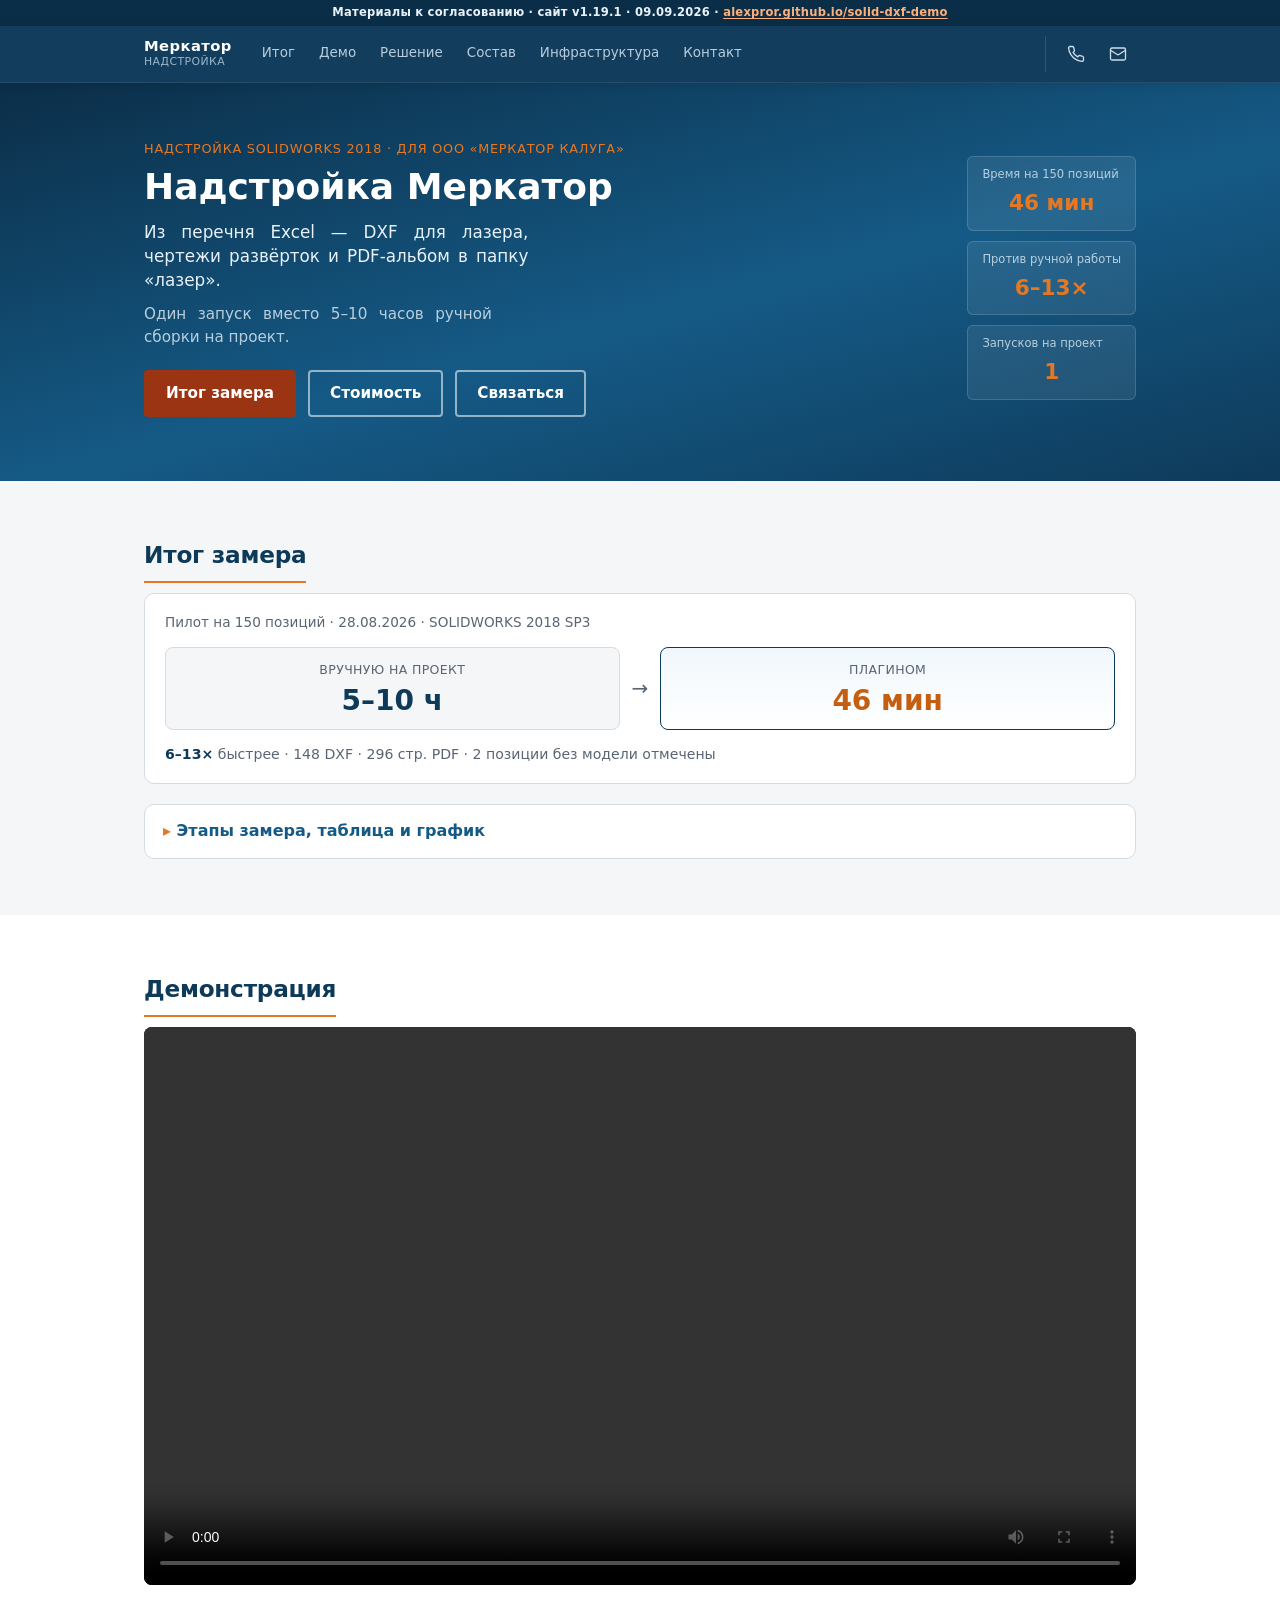
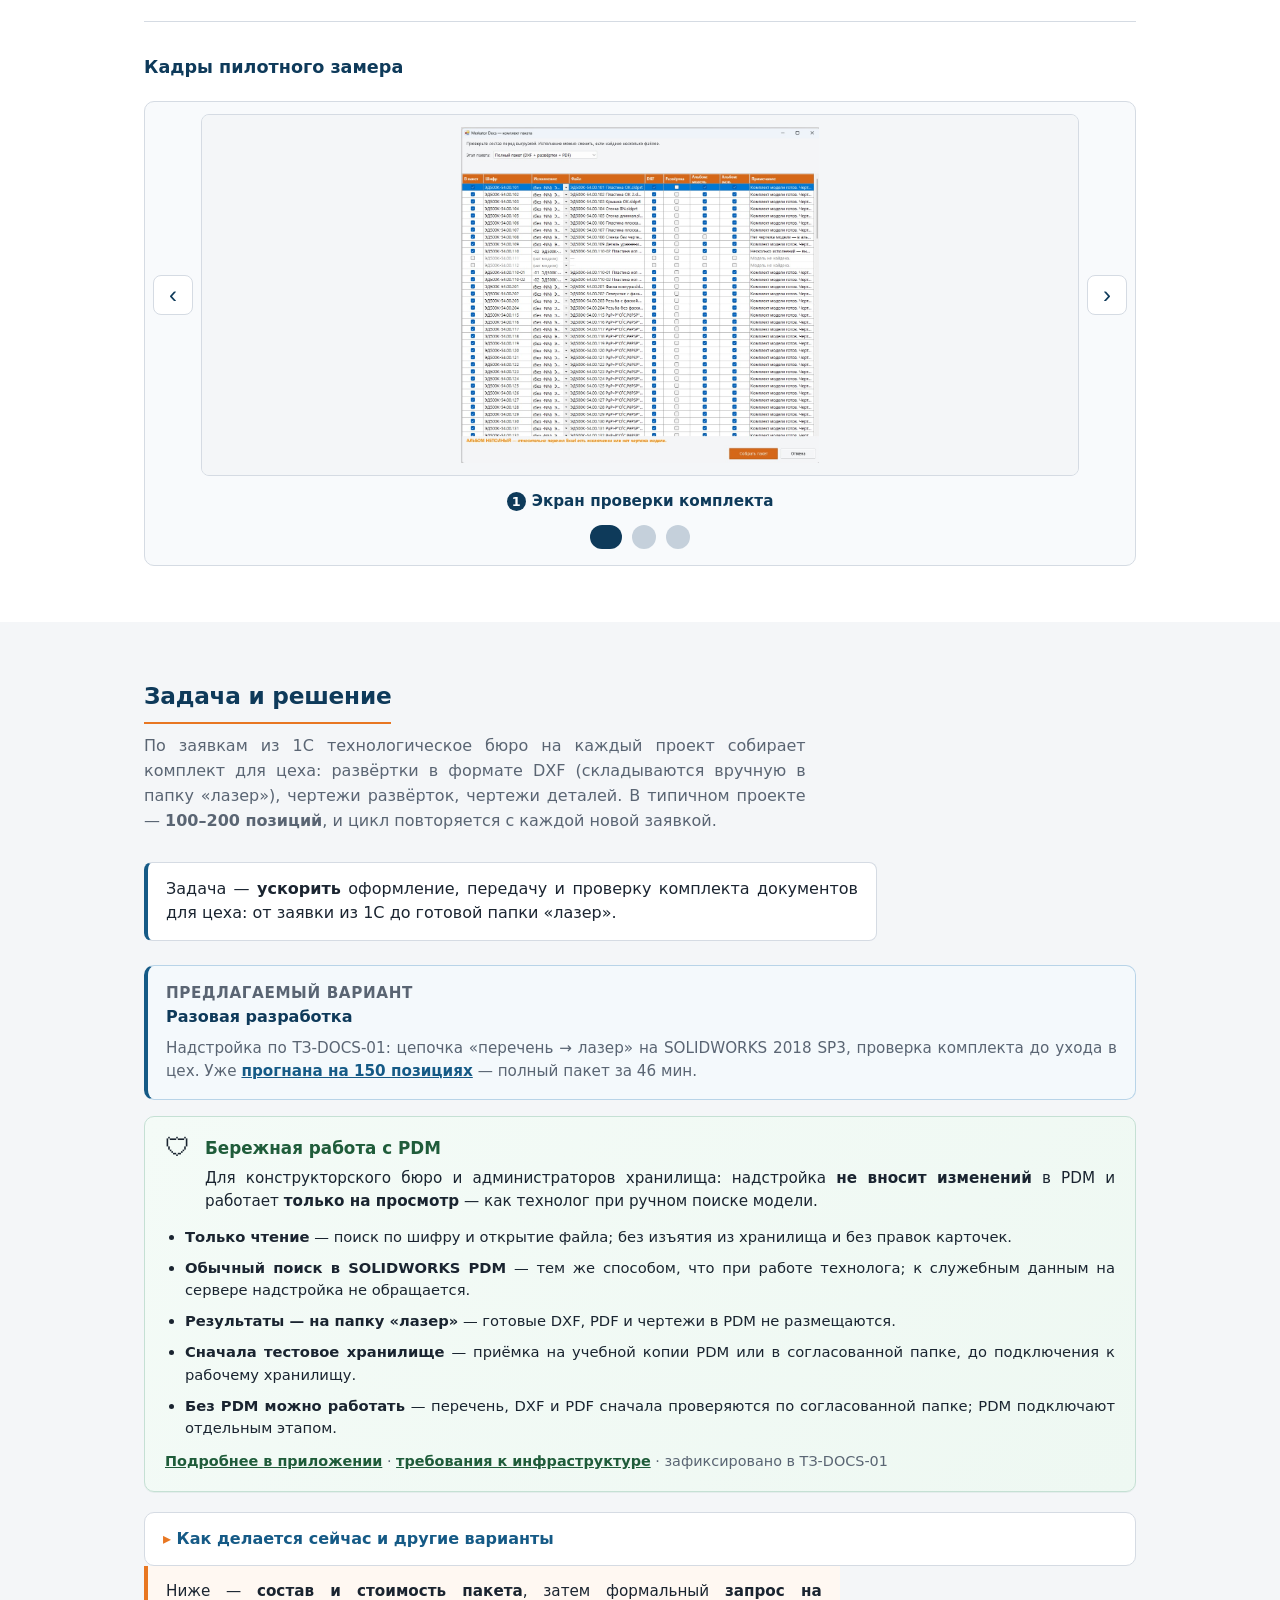
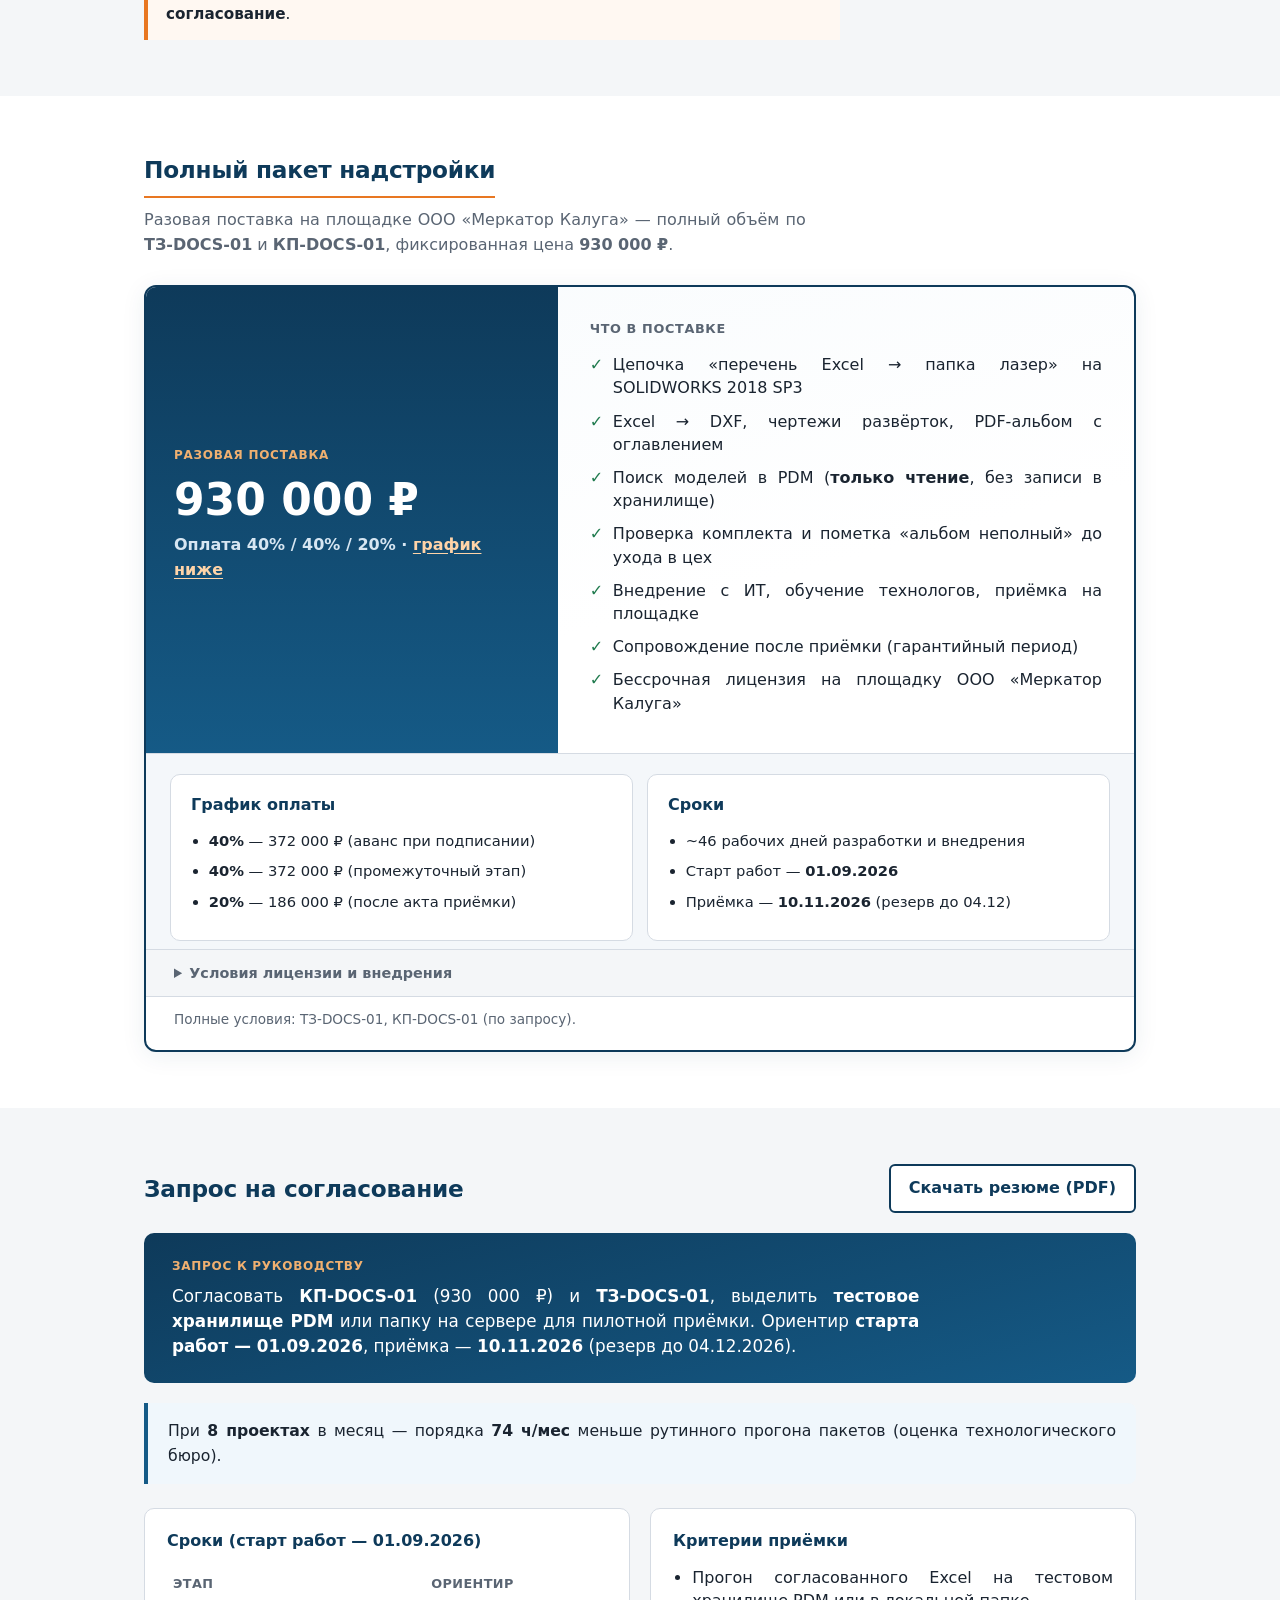
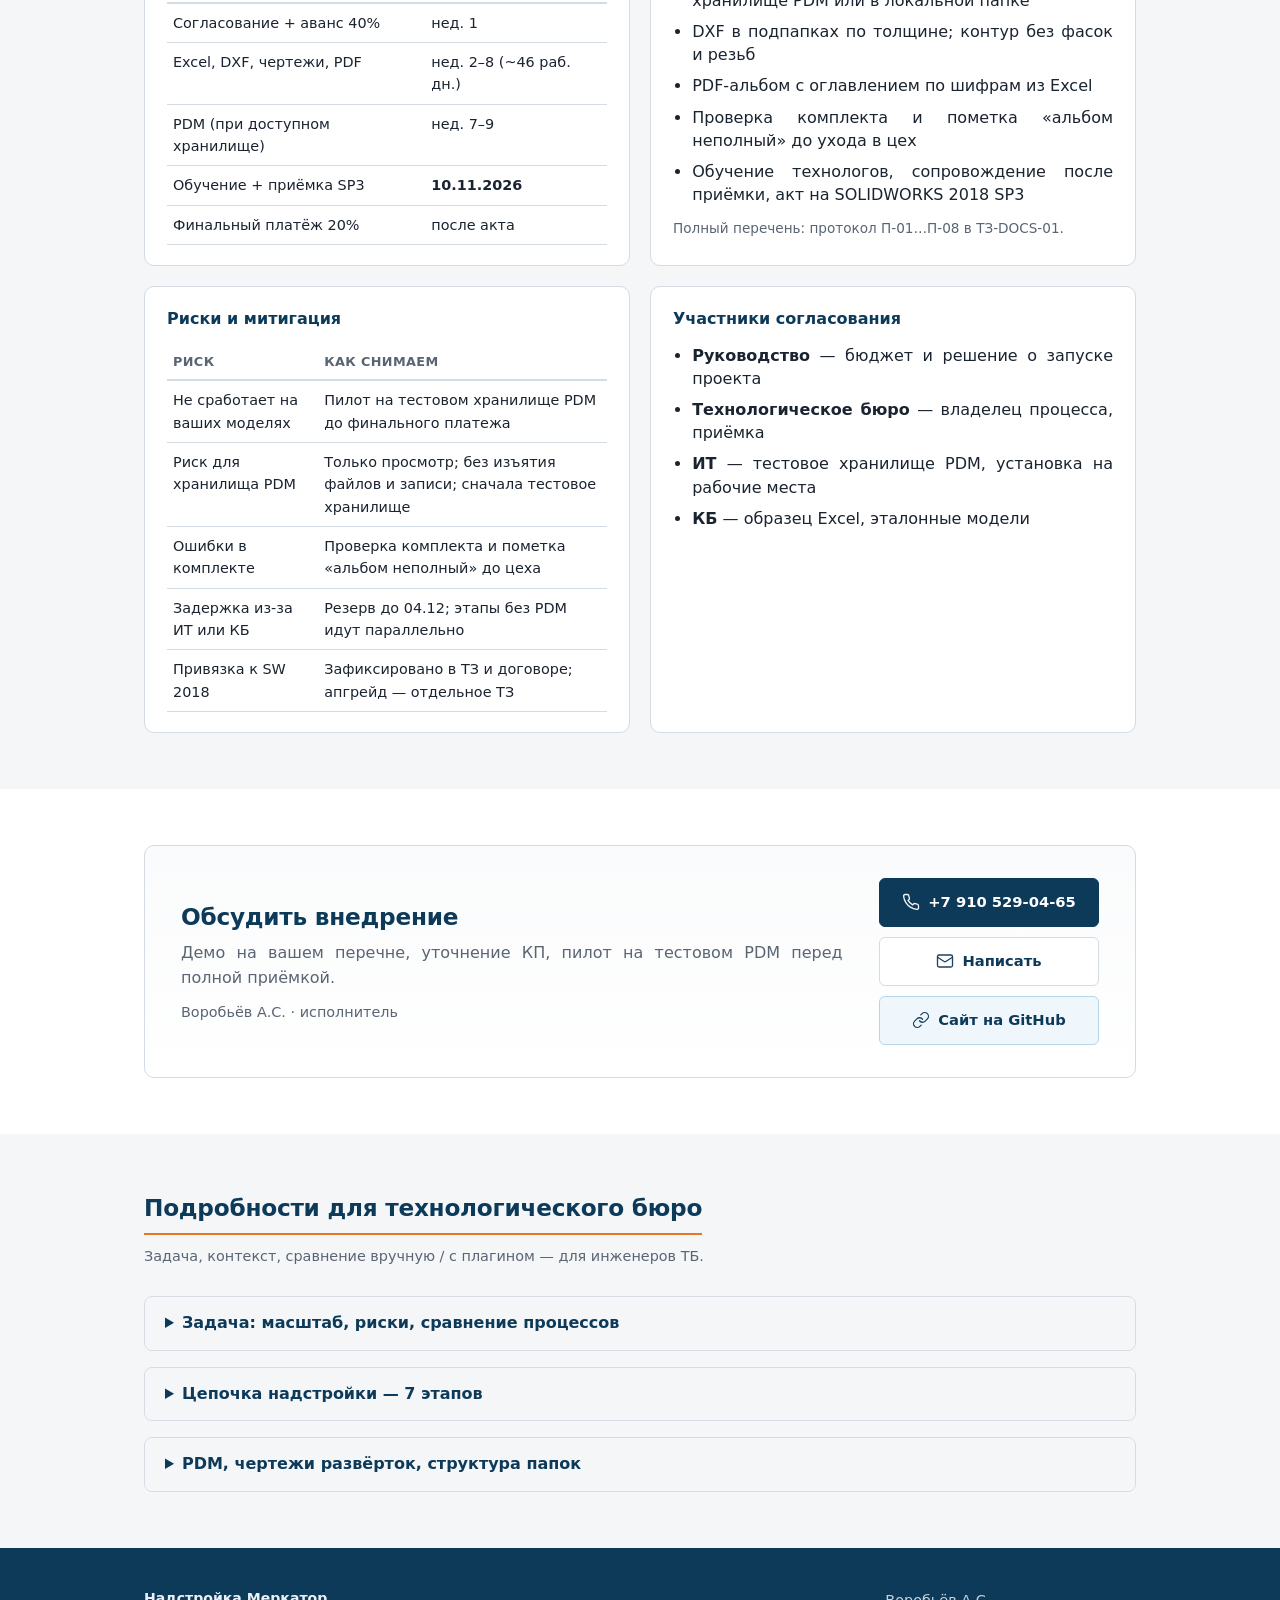
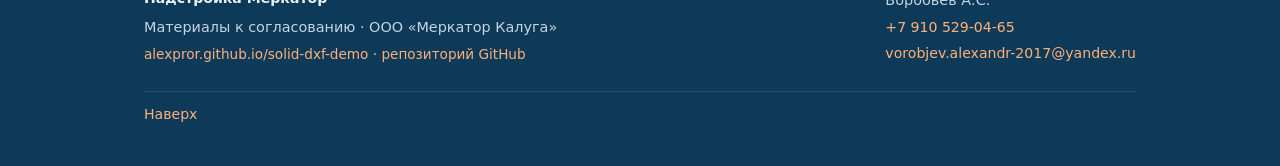
==== commit 0bd4820a: "Update Merkator Docs v1 presentation site" ====
--- a/index.html
+++ b/index.html
@@ -15,7 +15,7 @@
 
   <header class="site-header">
     <div class="draft-banner">
-      Материалы к согласованию · сайт v1.19 · 09.09.2026 ·
+      Материалы к согласованию · сайт v1.19.1 · 09.09.2026 ·
       <a class="draft-banner-link" href="https://alexpror.github.io/solid-dxf-demo/" rel="noopener noreferrer">alexpror.github.io/solid-dxf-demo</a>
     </div>
 
--- a/style.css
+++ b/style.css
@@ -23,6 +23,112 @@
   color: var(--ink);
   background: var(--white);
   -webkit-tap-highlight-color: transparent;
+}
+
+/* Основной текст — по ширине, ровные края */
+p,
+li,
+dd,
+.section-lead,
+.lead,
+.hero-tagline,
+.decision-frame,
+.decision-path-note,
+.decision-close,
+.decision-card p,
+.note,
+.it-note,
+.it-bound p,
+.it-req p,
+.it-stage-card p,
+.it-out li,
+.pdm-safety-lead,
+.pdm-safety-foot,
+.field-hint,
+.outcome-strip-foot,
+.outcome-strip-meta,
+.package-includes li,
+.package-caveats li,
+.package-docs,
+.pricing-card li,
+.pricing-note,
+.benchmark-card li,
+.benchmark-table td,
+.contact-strip .section-lead,
+.appendix-block p,
+.calc-note,
+.formula-list dd,
+.result-formula,
+.result-extra {
+  text-align: justify;
+  text-justify: inter-word;
+  -webkit-hyphens: auto;
+  -ms-hyphens: auto;
+  hyphens: auto;
+}
+
+/* Не растягивать короткие/служебные блоки */
+.draft-banner,
+.draft-banner p,
+.site-nav,
+.site-brand,
+.site-nav-links,
+.hero-stats,
+.stat,
+.stat-label,
+.outcome-strip-side,
+.outcome-strip-label,
+.outcome-strip-value,
+.outcome-strip-arrow,
+.it-flow-step,
+.it-flow-step strong,
+.it-flow-step span,
+.it-stage-letter,
+.it-stage-act,
+.it-req-num,
+.it-card-kicker,
+.it-install-label,
+.it-li-mark,
+.btn,
+.btn-contact,
+.package-tag,
+.package-price,
+.package-pay,
+.pricing-tag,
+.pricing-amount,
+.footer-title,
+.footer-meta,
+.footer-contact,
+.proof-carousel-caption,
+.proof-carousel-meta,
+.nav-contact-label,
+h1, h2, h3, h4,
+summary,
+th,
+.eyebrow {
+  text-align: start;
+}
+
+.draft-banner,
+.hero-stats,
+.stat,
+.outcome-strip-side,
+.outcome-strip-label,
+.outcome-strip-value,
+.it-flow-step,
+.proof-carousel-caption,
+.proof-carousel-meta {
+  text-align: center;
+}
+
+.footer-meta {
+  text-align: right;
+}
+
+@media (max-width: 640px) {
+  .footer-meta {
+    text-align: left;
+  }
 }
 
 /* Кликом не подсвечивать блоки; клавиатурный фокус оставляем */
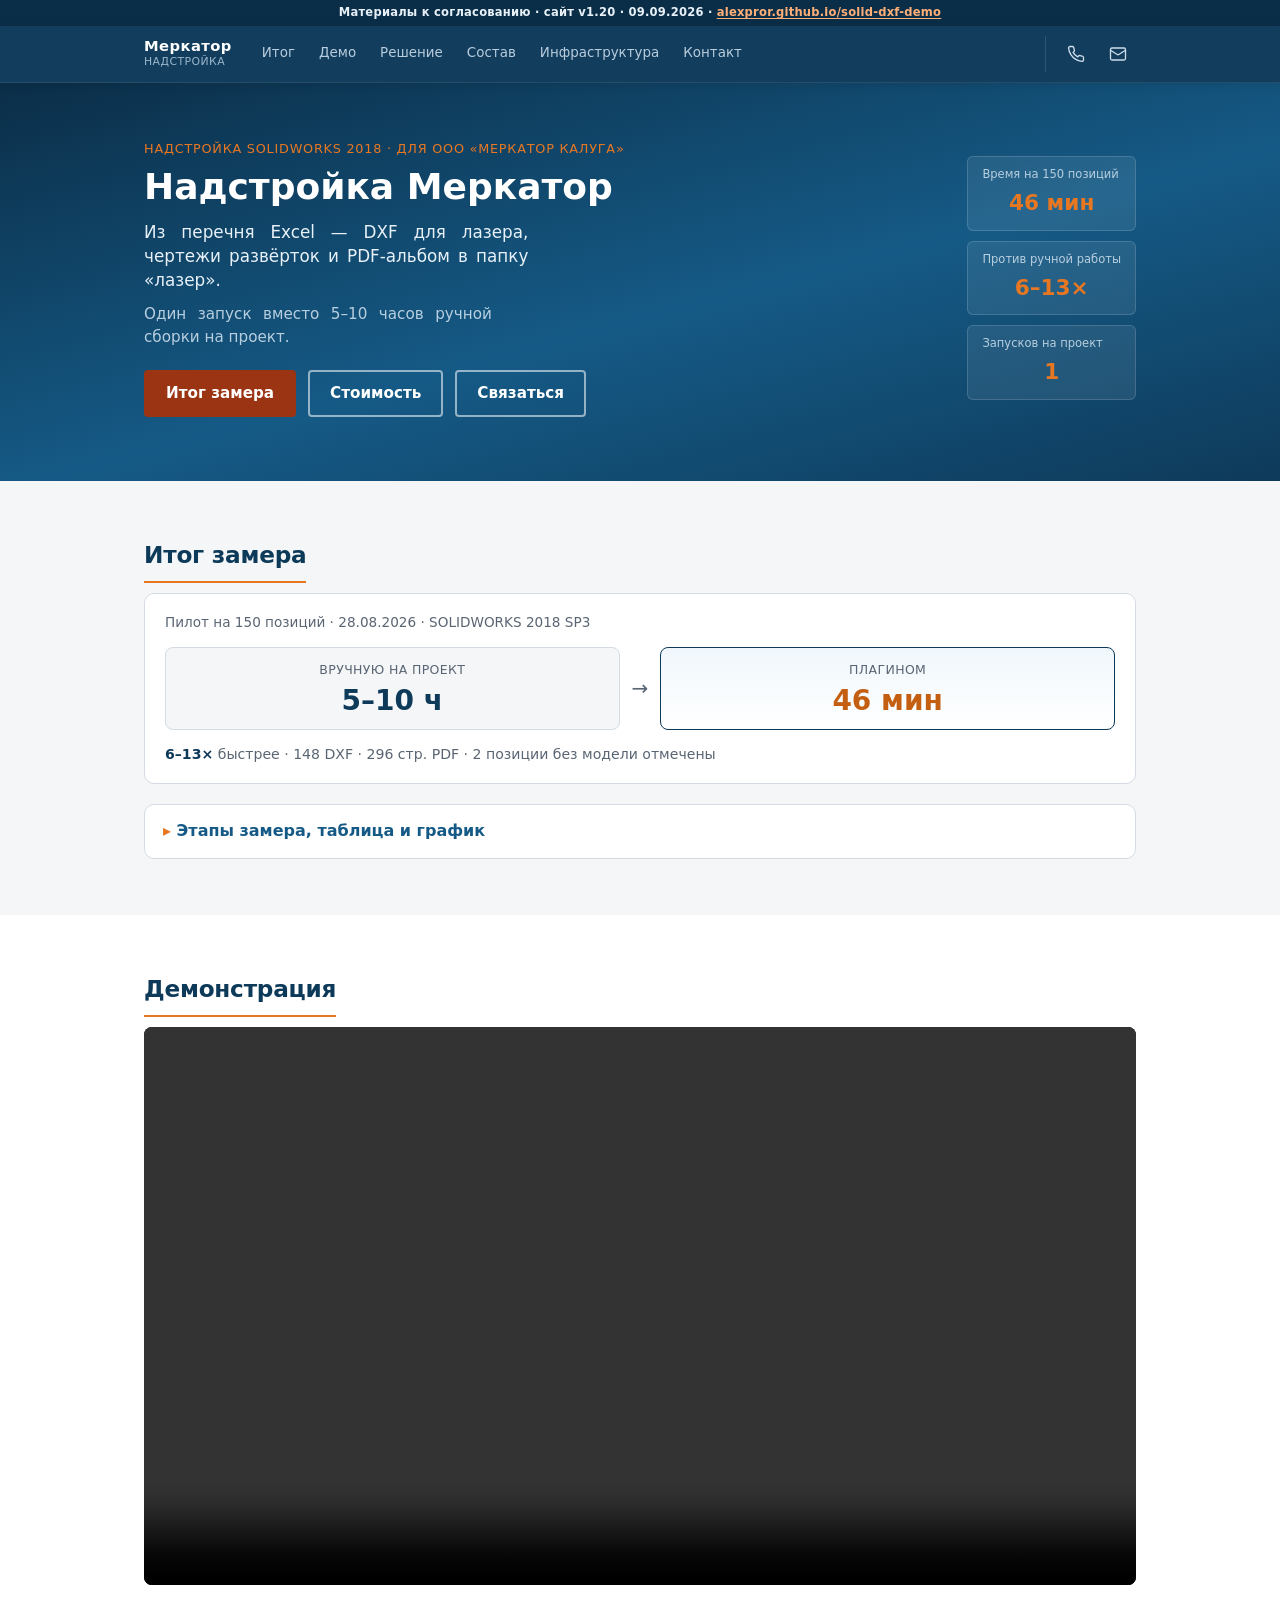
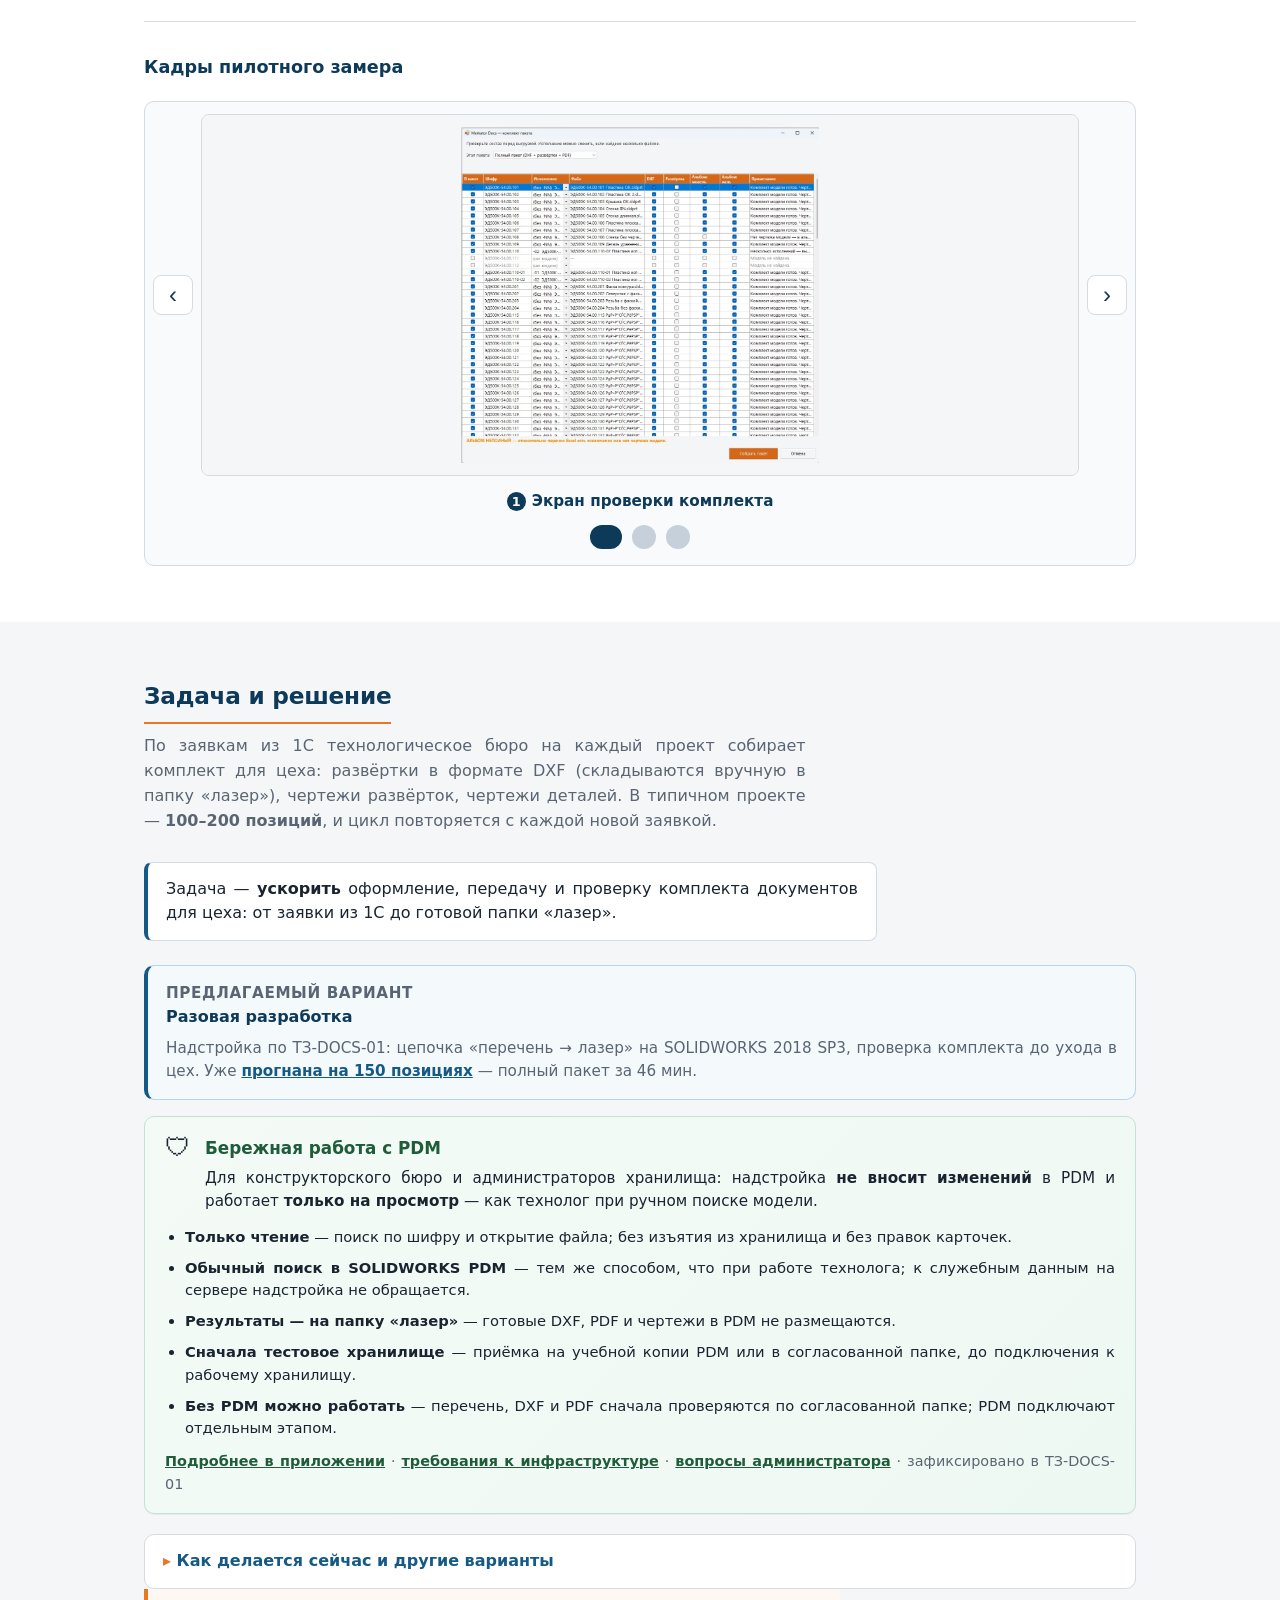
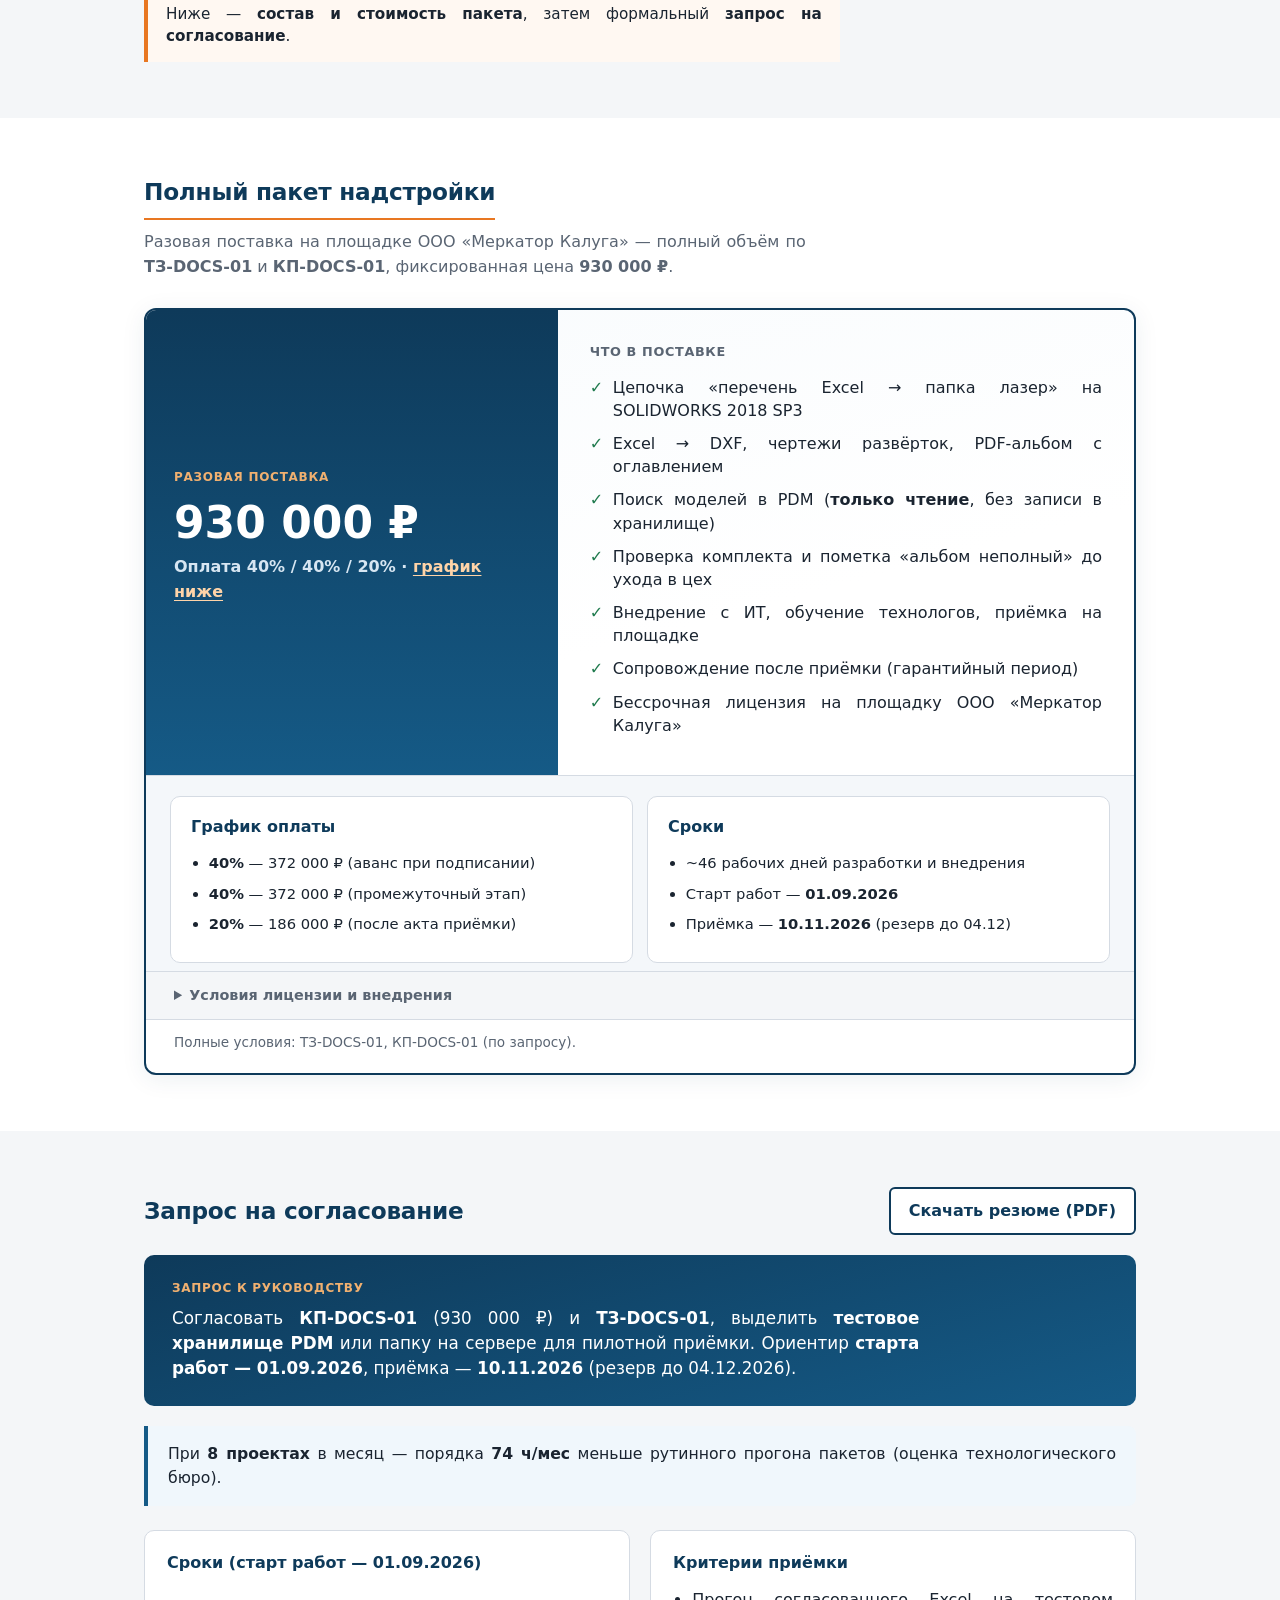
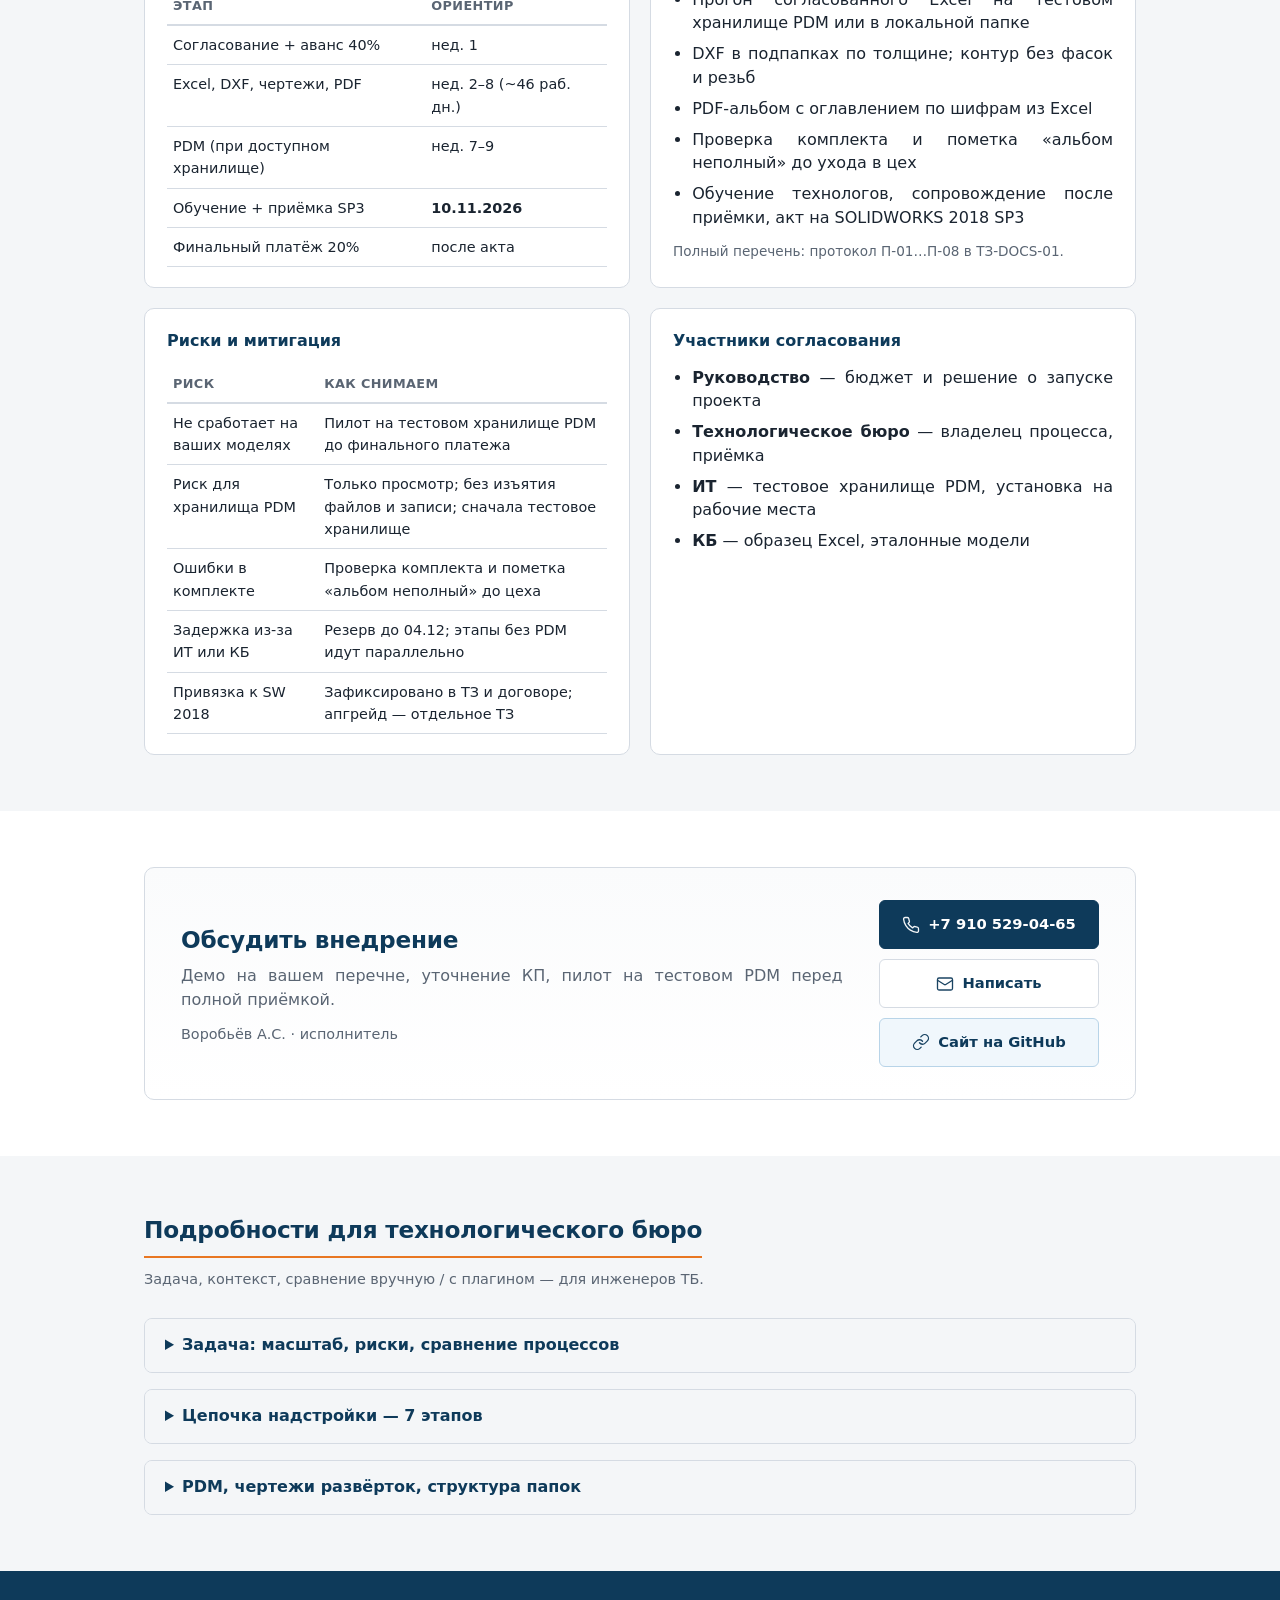
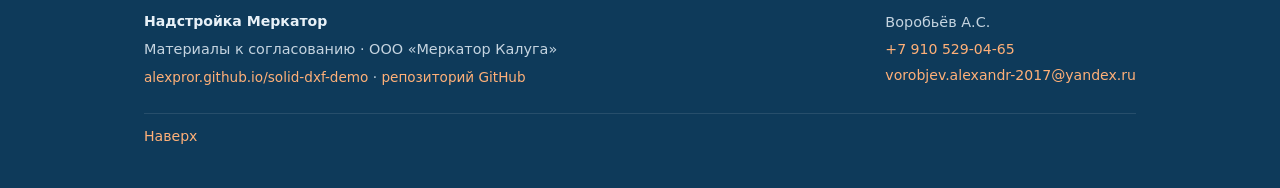
==== commit f1f91f1b: "Update Merkator Docs v1 presentation site" ====
--- a/index.html
+++ b/index.html
@@ -15,7 +15,7 @@
 
   <header class="site-header">
     <div class="draft-banner">
-      Материалы к согласованию · сайт v1.19.1 · 09.09.2026 ·
+      Материалы к согласованию · сайт v1.20 · 09.09.2026 ·
       <a class="draft-banner-link" href="https://alexpror.github.io/solid-dxf-demo/" rel="noopener noreferrer">alexpror.github.io/solid-dxf-demo</a>
     </div>
 
@@ -252,7 +252,7 @@
           <li><strong>Сначала тестовое хранилище</strong> — приёмка на учебной копии PDM или в согласованной папке, до подключения к рабочему хранилищу.</li>
           <li><strong>Без PDM можно работать</strong> — перечень, DXF и PDF сначала проверяются по согласованной папке; PDM подключают отдельным этапом.</li>
         </ul>
-        <p class="pdm-safety-foot muted"><a href="#pdm">Подробнее в приложении</a> · <a href="it.html">требования к инфраструктуре</a> · зафиксировано в ТЗ-DOCS-01</p>
+        <p class="pdm-safety-foot muted"><a href="#pdm">Подробнее в приложении</a> · <a href="it.html">требования к инфраструктуре</a> · <a href="it.html#faq-admin">вопросы администратора</a> · зафиксировано в ТЗ-DOCS-01</p>
       </aside>
 
       <details class="executive-details">
--- a/style.css
+++ b/style.css
@@ -4222,6 +4222,85 @@
   justify-content: center;
 }
 
+/* —— FAQ администратора —— */
+.it-faq {
+  display: flex;
+  flex-direction: column;
+  gap: 10px;
+  max-width: 820px;
+}
+
+.it-faq-item {
+  margin: 0;
+  background: var(--white);
+  border: 1px solid var(--line);
+  border-radius: 10px;
+  overflow: hidden;
+}
+
+.it-faq-item > summary {
+  cursor: pointer;
+  list-style: none;
+  padding: 14px 18px;
+  font-weight: 600;
+  font-size: 0.95rem;
+  color: var(--navy);
+  line-height: 1.35;
+  text-align: left;
+}
+
+.it-faq-item > summary::-webkit-details-marker {
+  display: none;
+}
+
+.it-faq-item > summary::before {
+  content: "+";
+  display: inline-block;
+  width: 1.2em;
+  margin-right: 8px;
+  color: #9a3412;
+  font-weight: 700;
+}
+
+.it-faq-item[open] > summary::before {
+  content: "–";
+}
+
+.it-faq-item > summary:hover {
+  background: #f4f7fa;
+}
+
+.it-faq-body {
+  padding: 0 18px 16px;
+  border-top: 1px solid var(--line);
+}
+
+.it-faq-body p,
+.it-faq-body li {
+  font-size: 0.9rem;
+  line-height: 1.5;
+  color: var(--muted);
+  text-align: justify;
+}
+
+.it-faq-body p {
+  margin: 12px 0 0;
+}
+
+.it-faq-body ul,
+.it-faq-body ol {
+  margin: 10px 0 0;
+  padding-left: 1.25em;
+}
+
+.it-faq-body li {
+  margin-bottom: 6px;
+}
+
+.it-faq-body code {
+  font-size: 0.84rem;
+}
+
 @media (max-width: 640px) {
   .page-it .section,
   .page-it .section-alt {
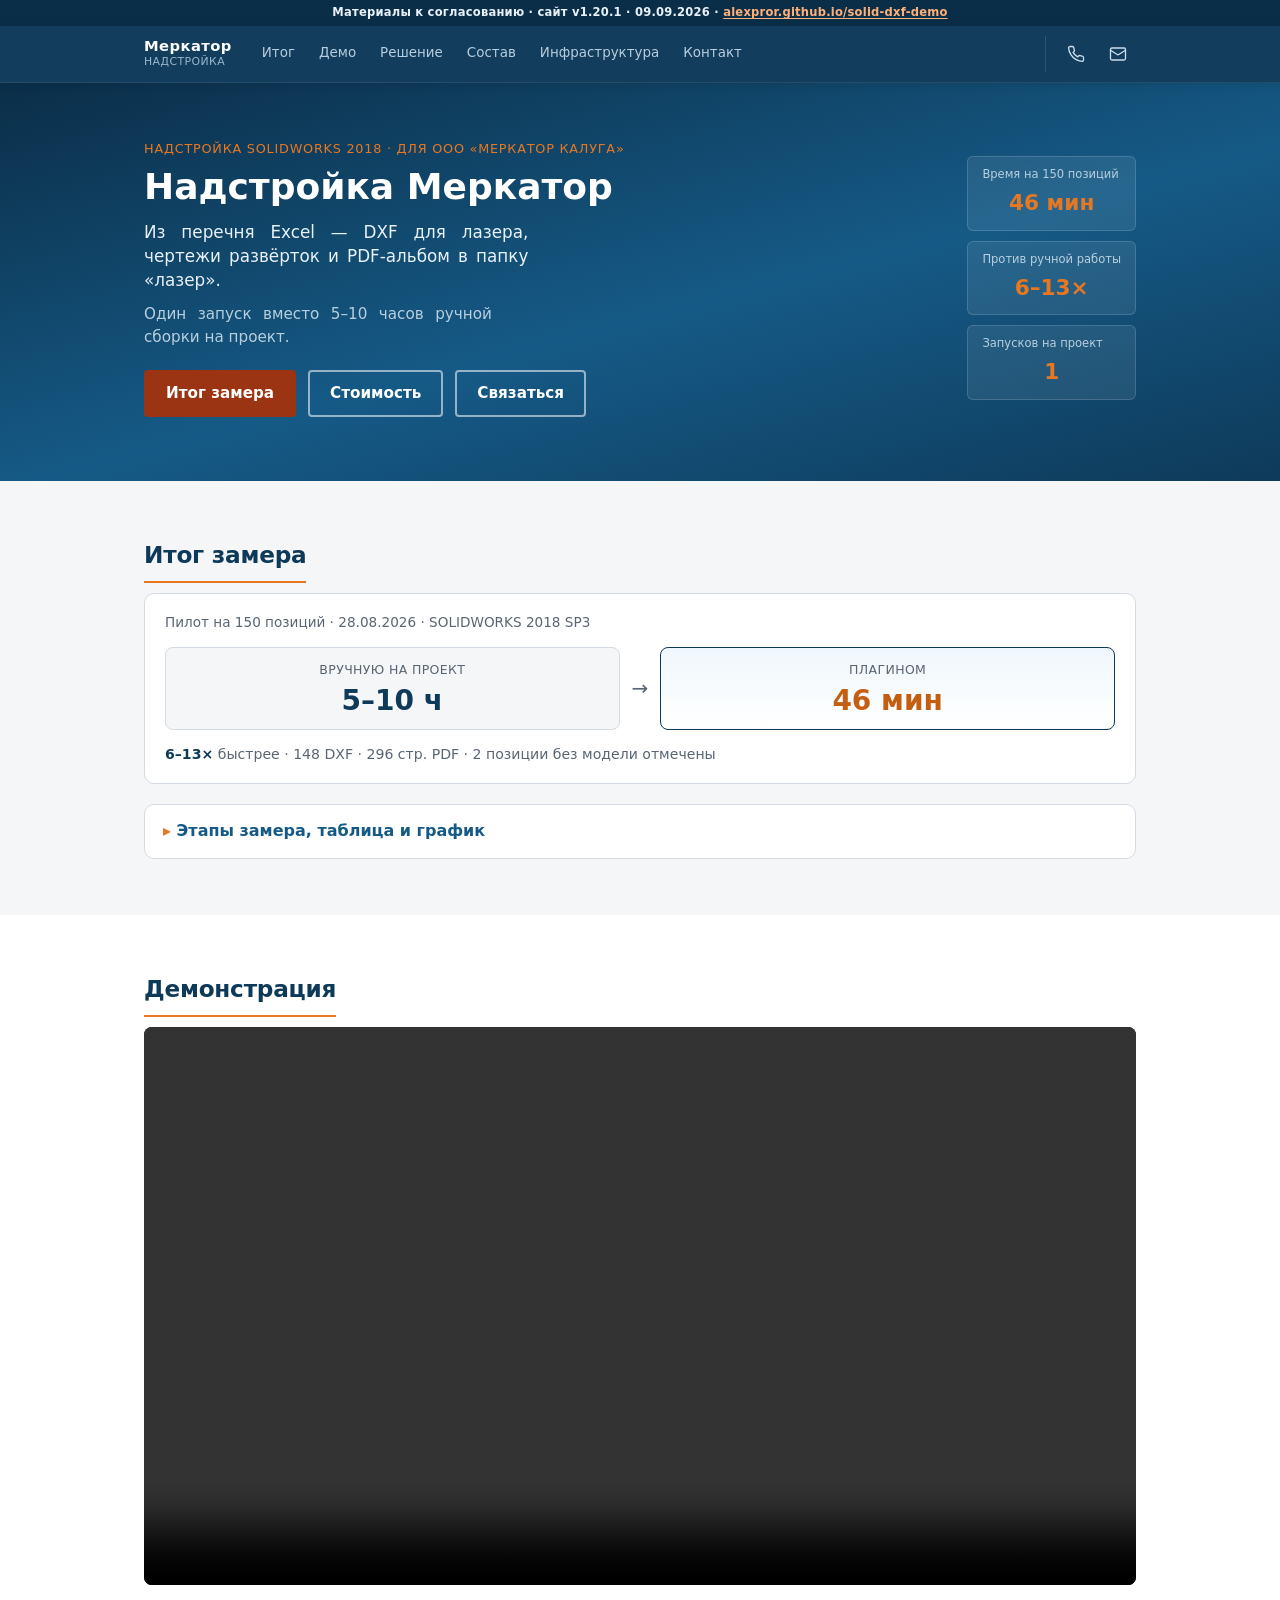
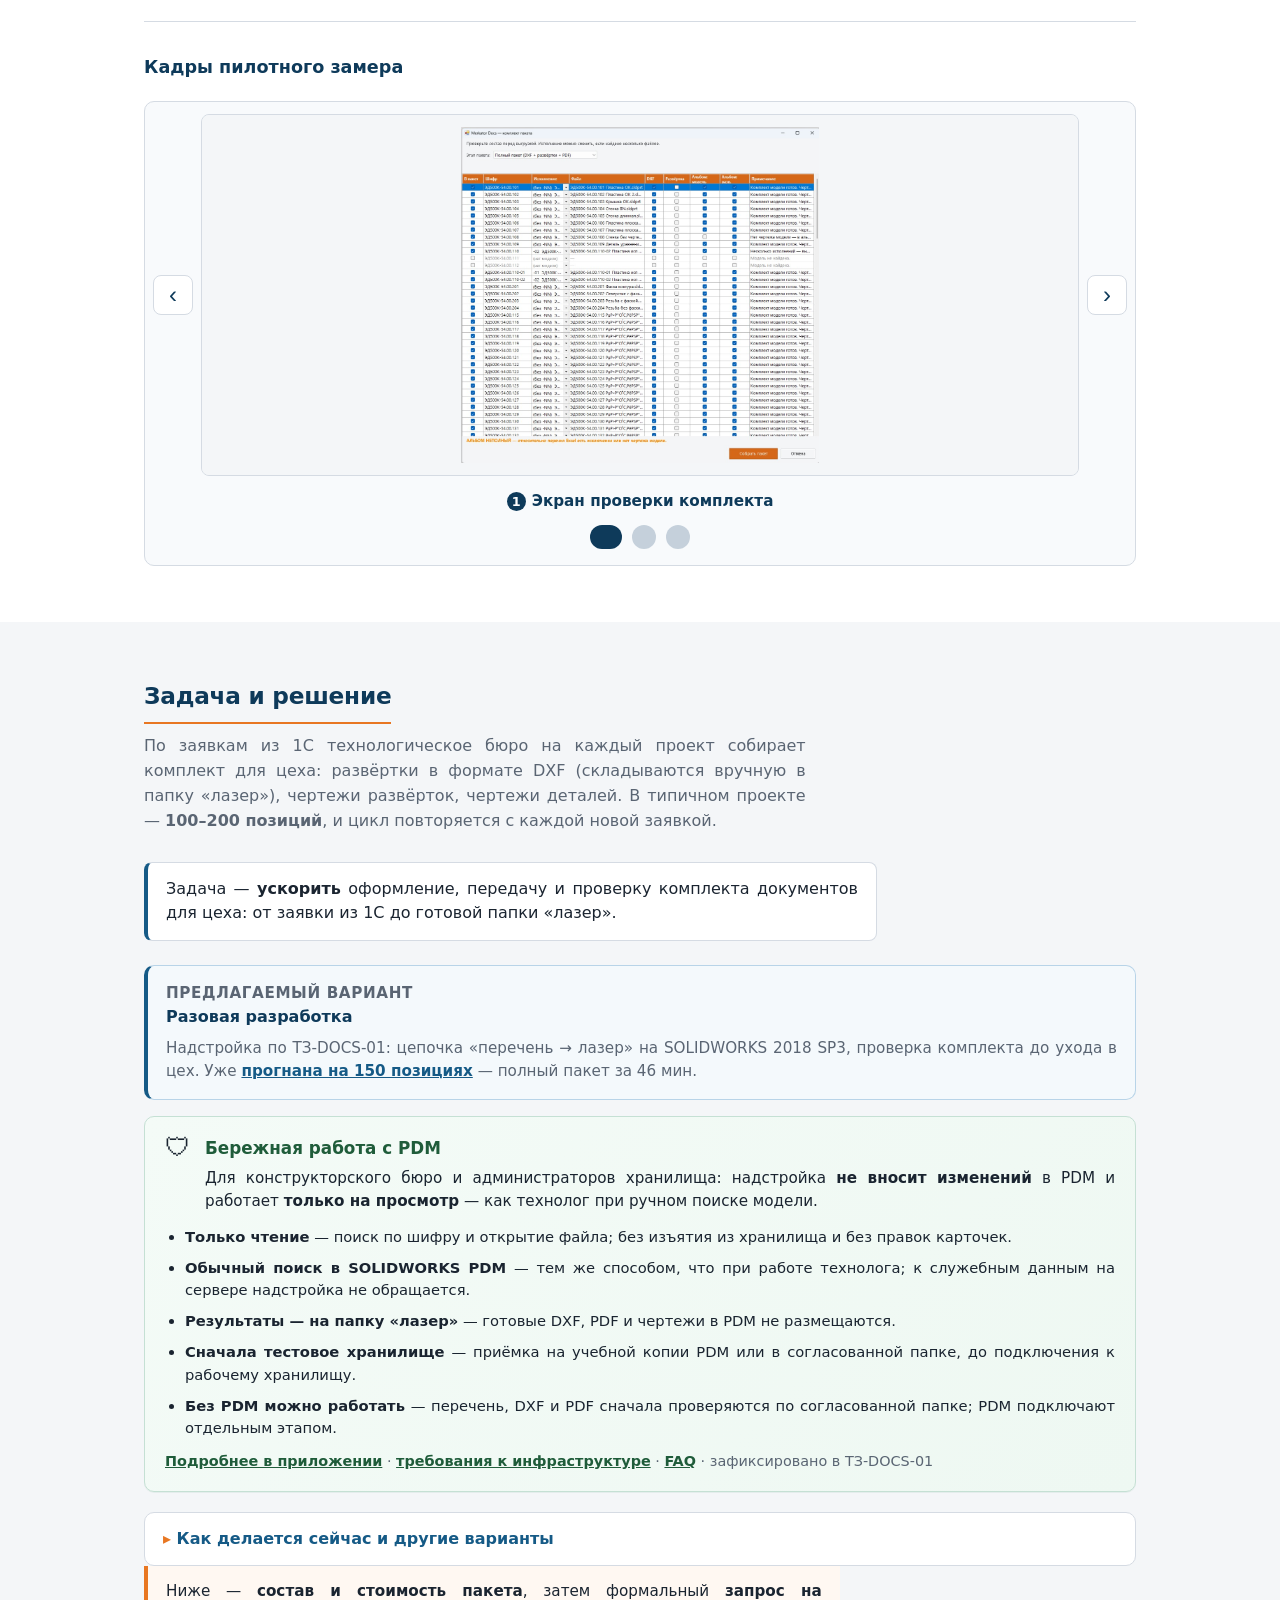
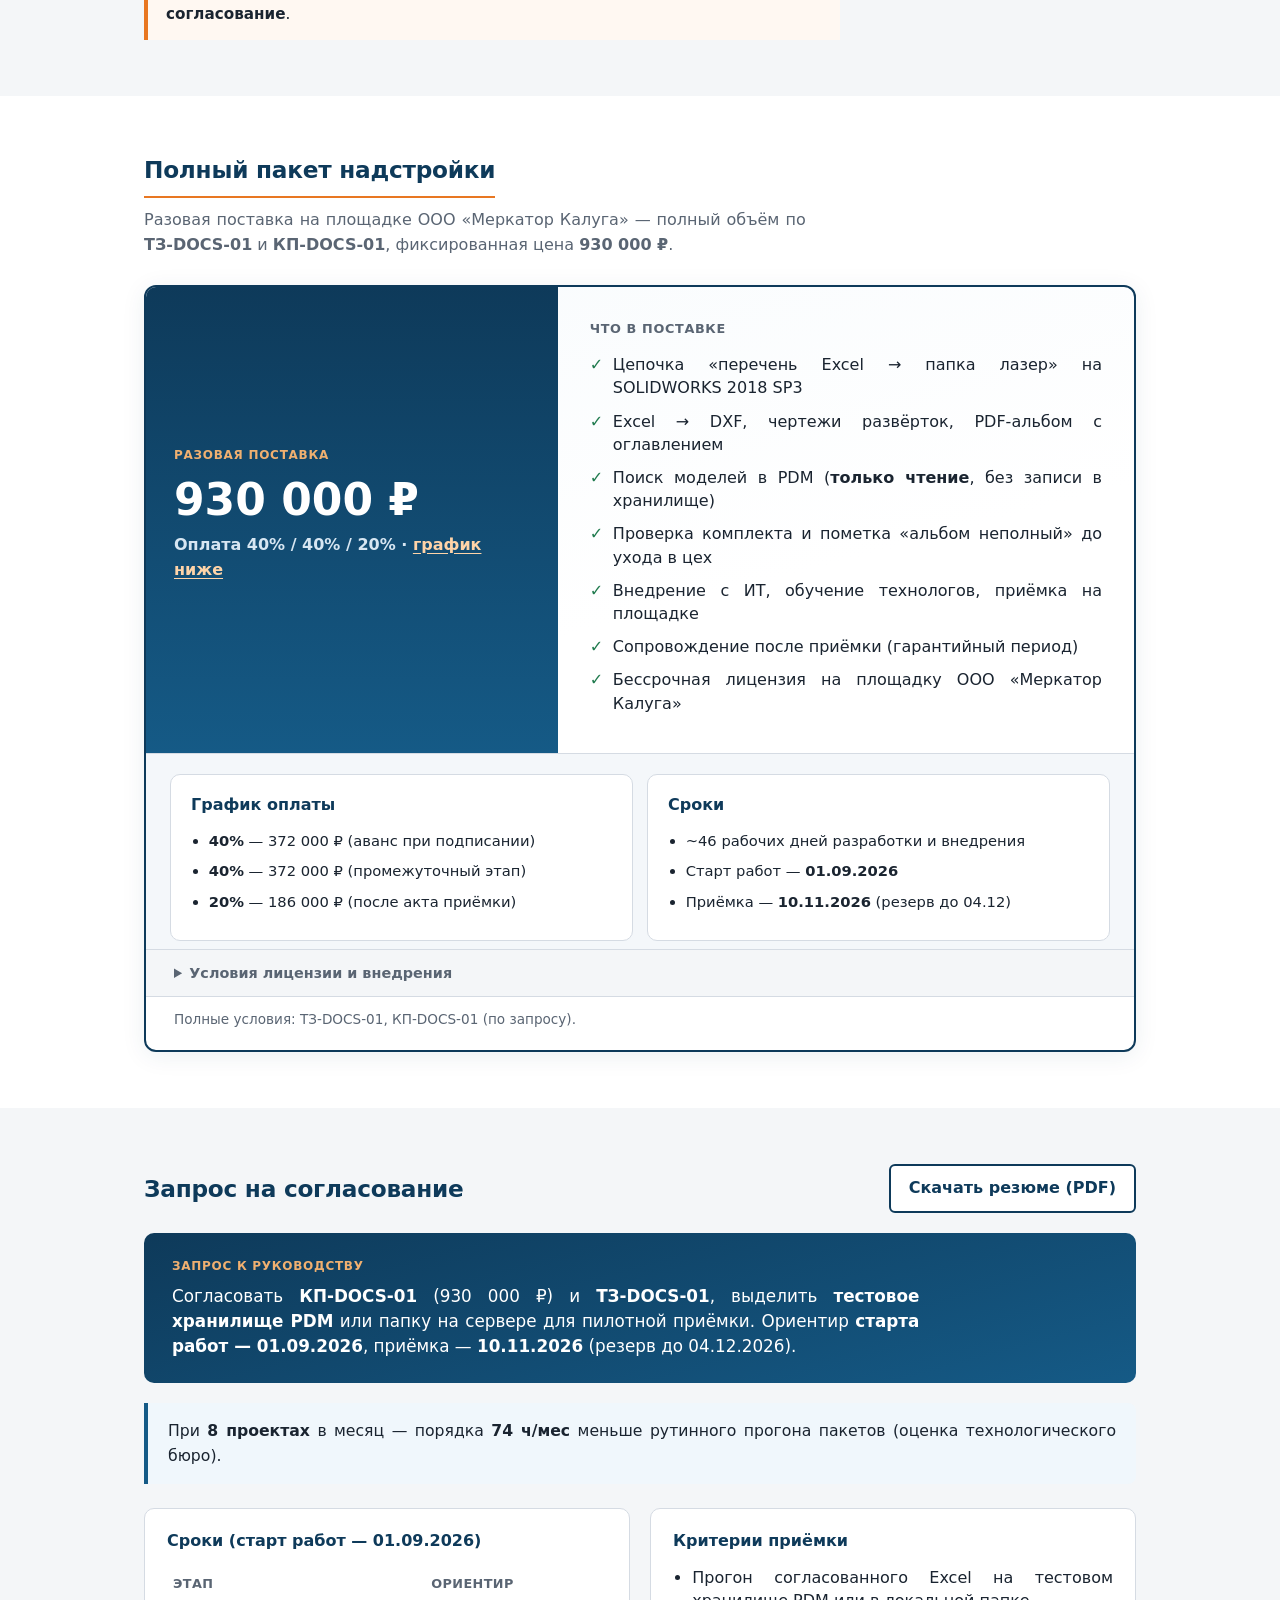
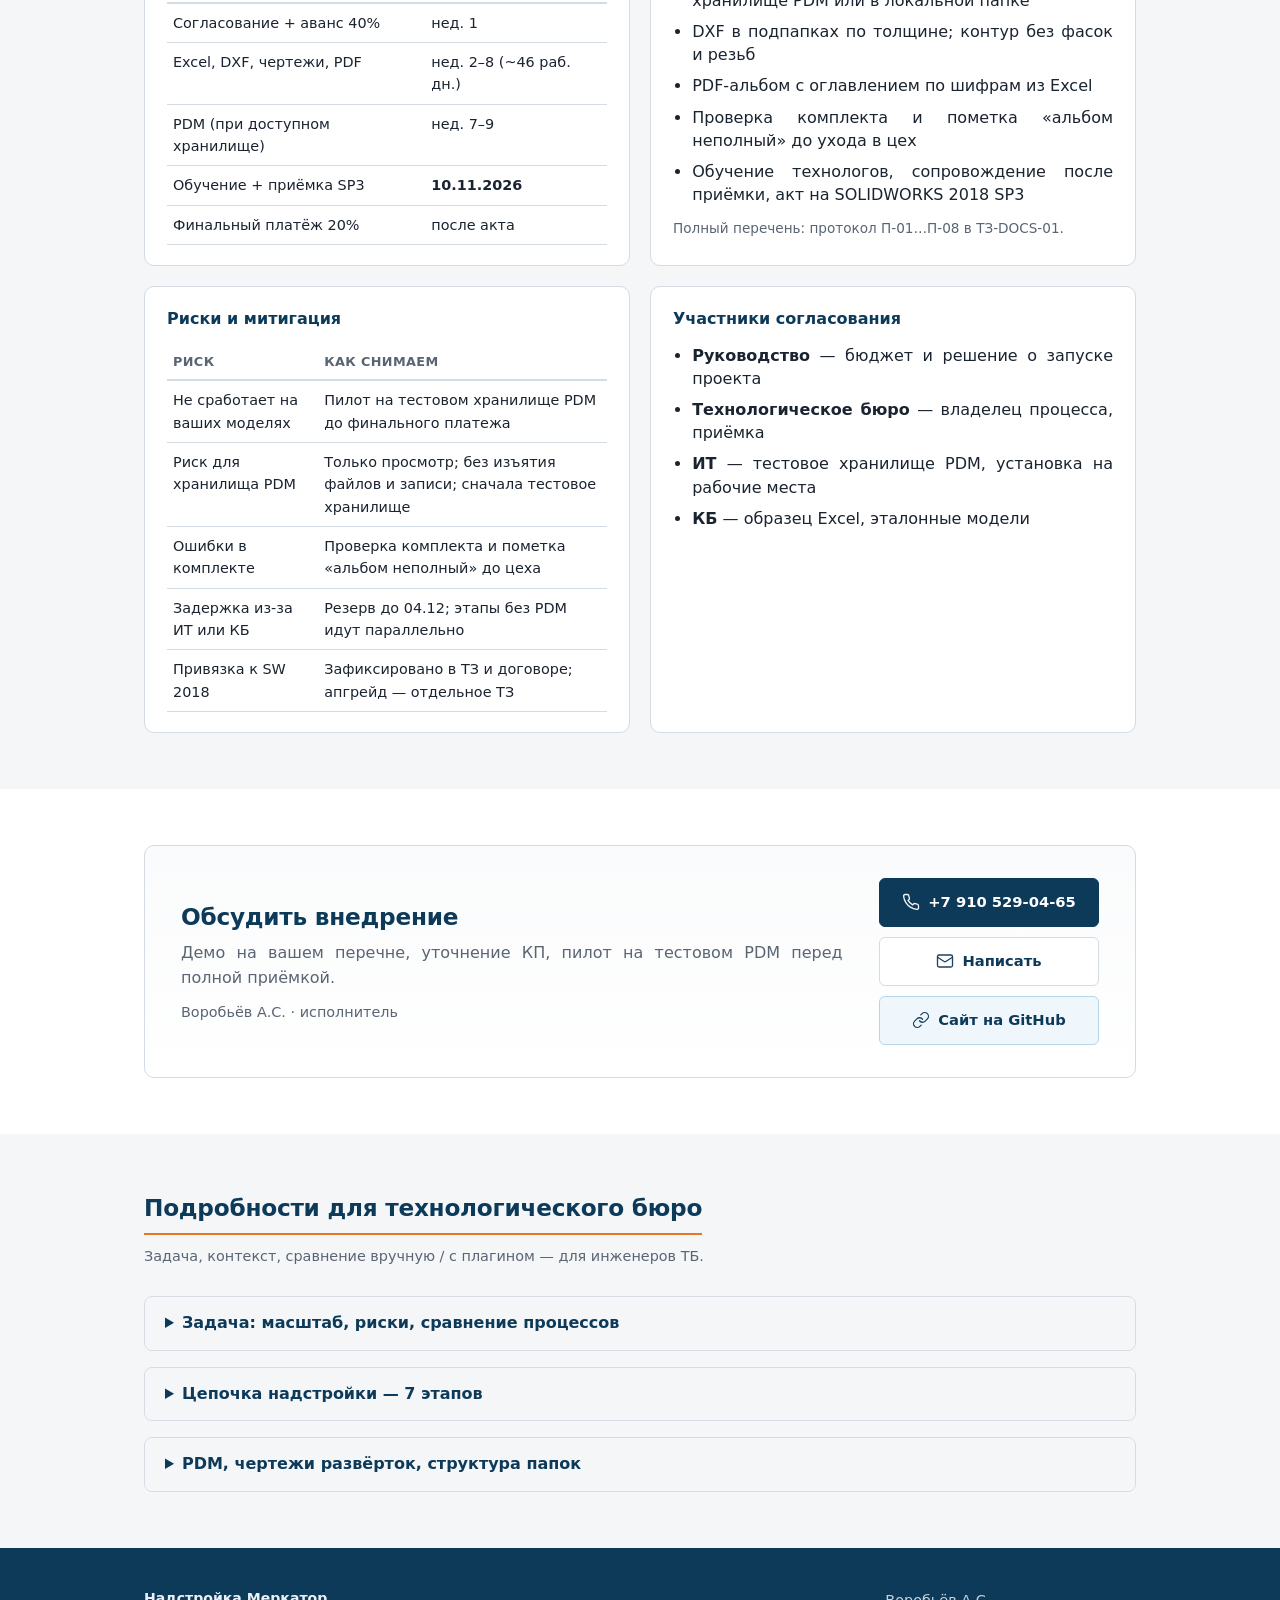
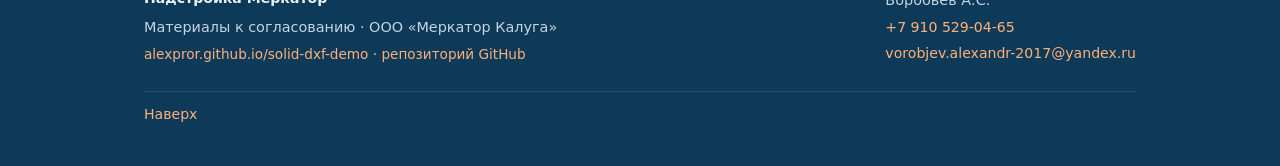
==== commit 66ea3977: "Update Merkator Docs v1 presentation site" ====
--- a/index.html
+++ b/index.html
@@ -15,7 +15,7 @@
 
   <header class="site-header">
     <div class="draft-banner">
-      Материалы к согласованию · сайт v1.20 · 09.09.2026 ·
+      Материалы к согласованию · сайт v1.20.1 · 09.09.2026 ·
       <a class="draft-banner-link" href="https://alexpror.github.io/solid-dxf-demo/" rel="noopener noreferrer">alexpror.github.io/solid-dxf-demo</a>
     </div>
 
@@ -252,7 +252,7 @@
           <li><strong>Сначала тестовое хранилище</strong> — приёмка на учебной копии PDM или в согласованной папке, до подключения к рабочему хранилищу.</li>
           <li><strong>Без PDM можно работать</strong> — перечень, DXF и PDF сначала проверяются по согласованной папке; PDM подключают отдельным этапом.</li>
         </ul>
-        <p class="pdm-safety-foot muted"><a href="#pdm">Подробнее в приложении</a> · <a href="it.html">требования к инфраструктуре</a> · <a href="it.html#faq-admin">вопросы администратора</a> · зафиксировано в ТЗ-DOCS-01</p>
+        <p class="pdm-safety-foot muted"><a href="#pdm">Подробнее в приложении</a> · <a href="it.html">требования к инфраструктуре</a> · <a href="it.html#faq-admin">FAQ</a> · зафиксировано в ТЗ-DOCS-01</p>
       </aside>
 
       <details class="executive-details">
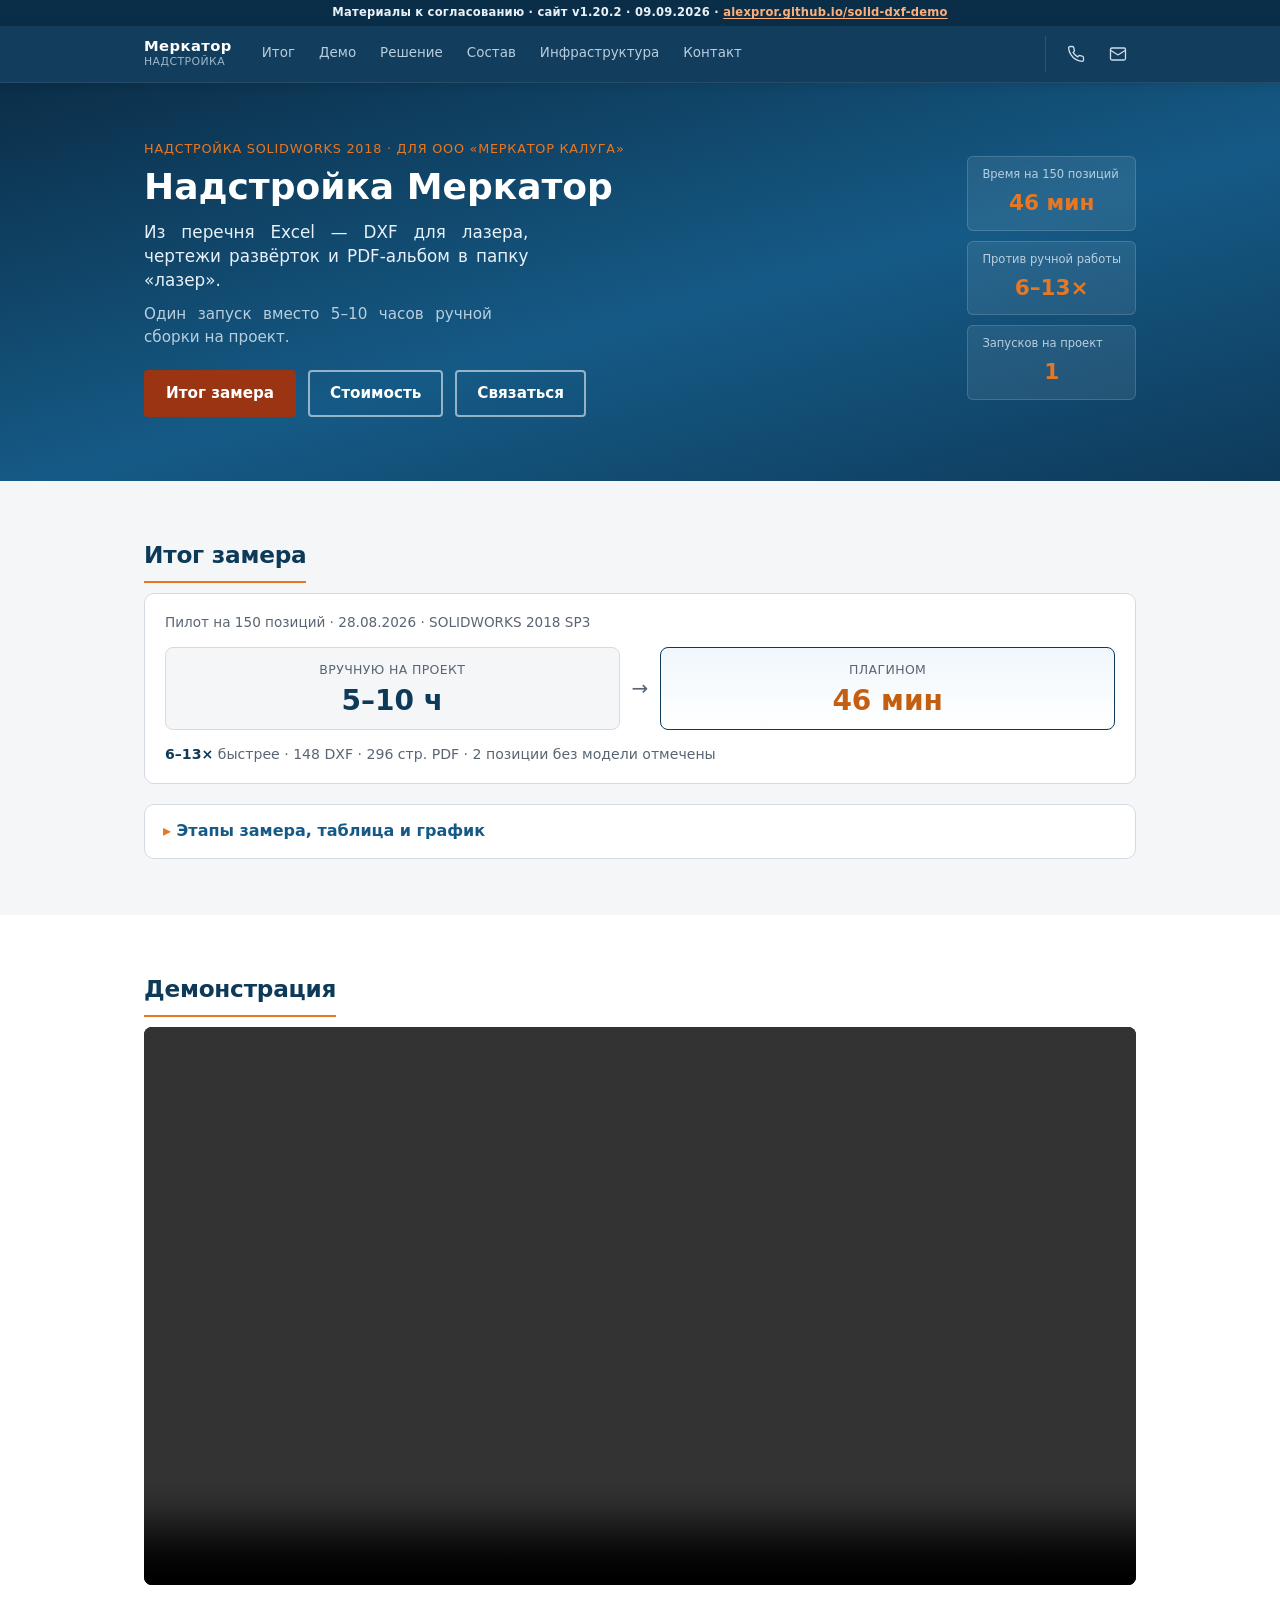
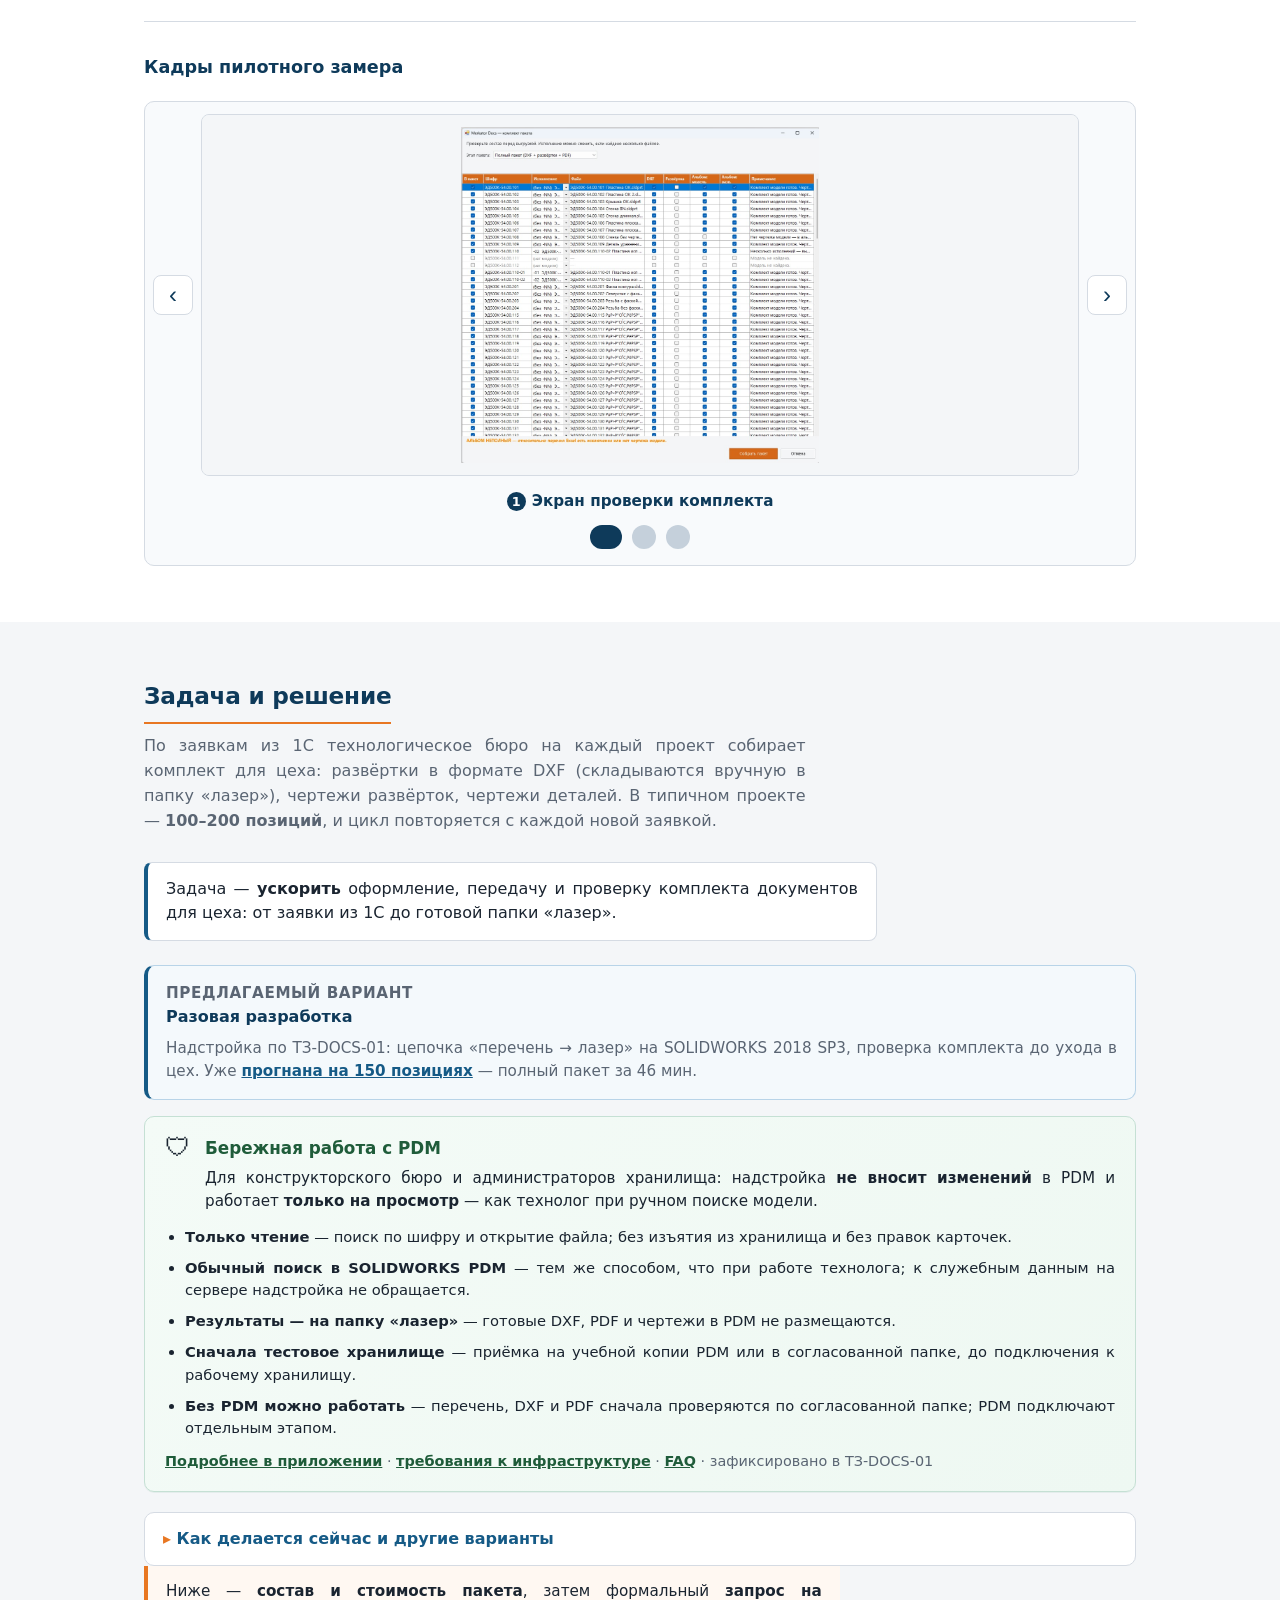
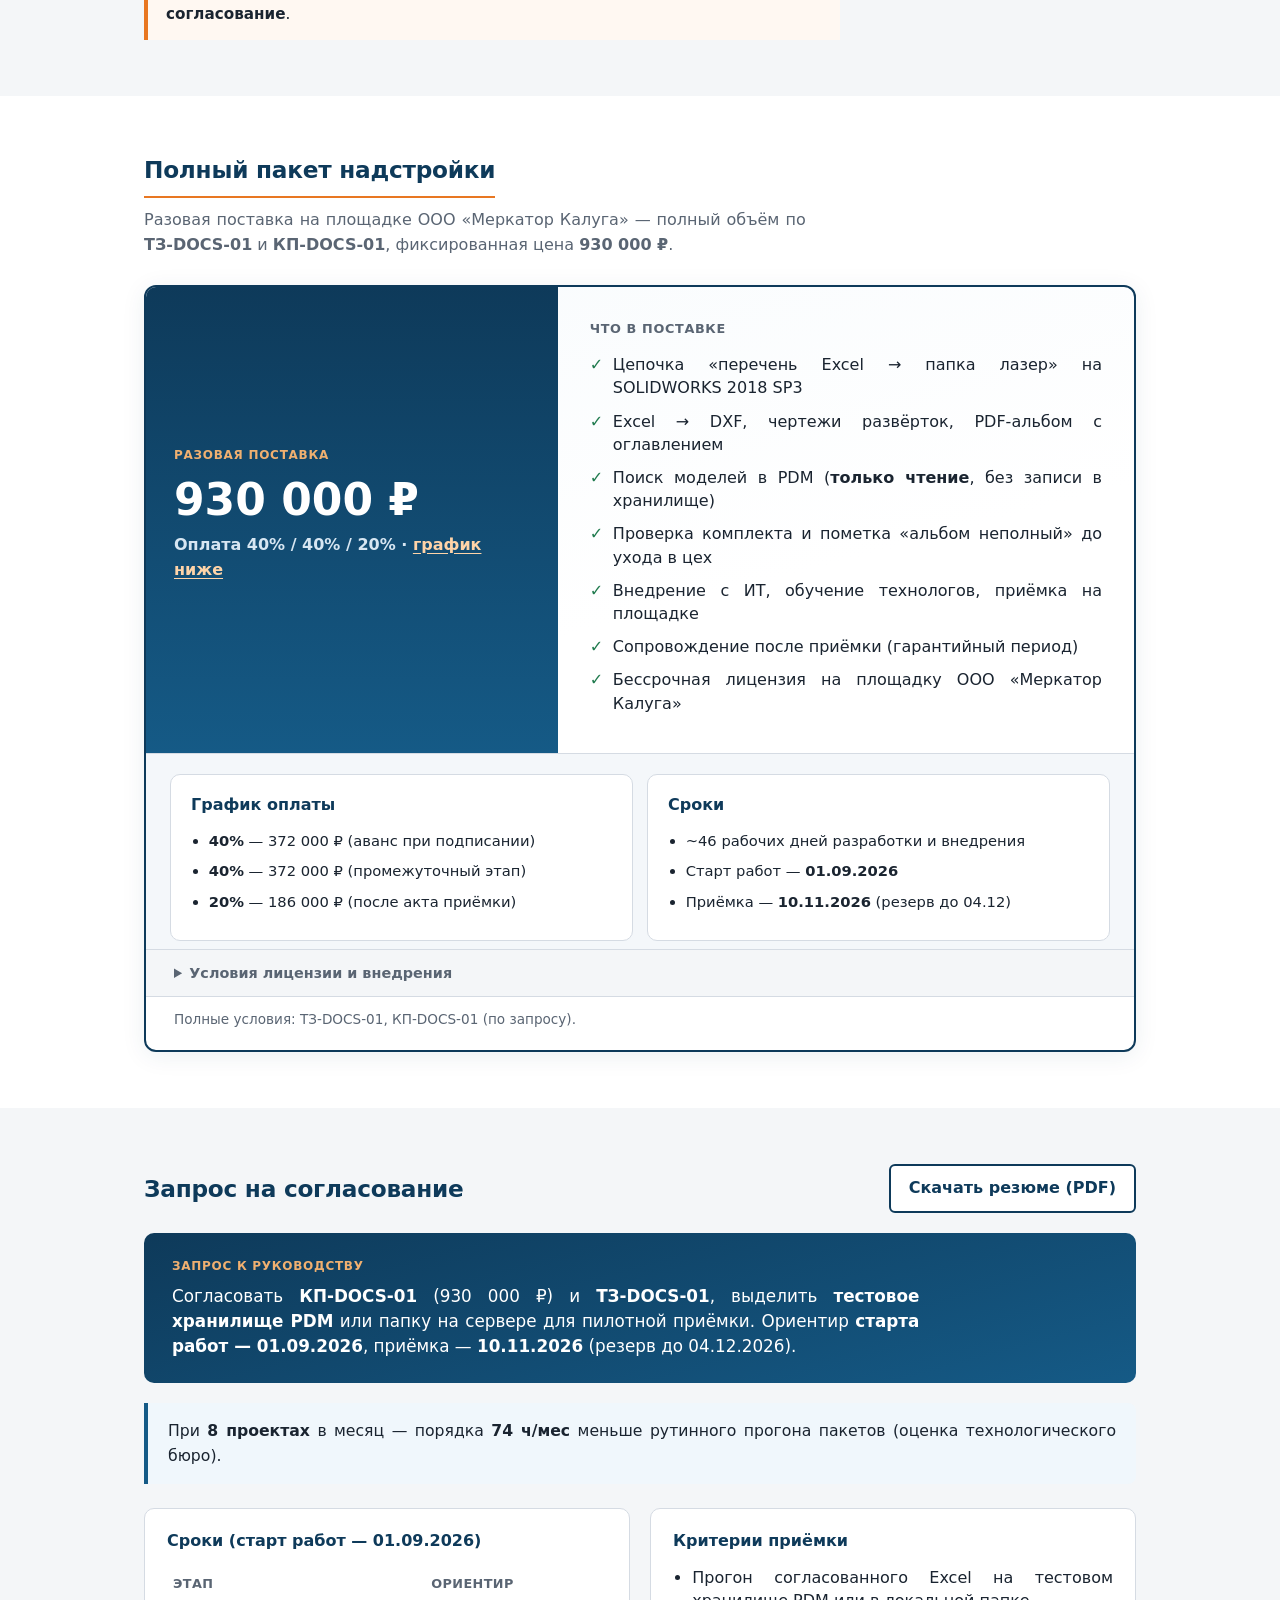
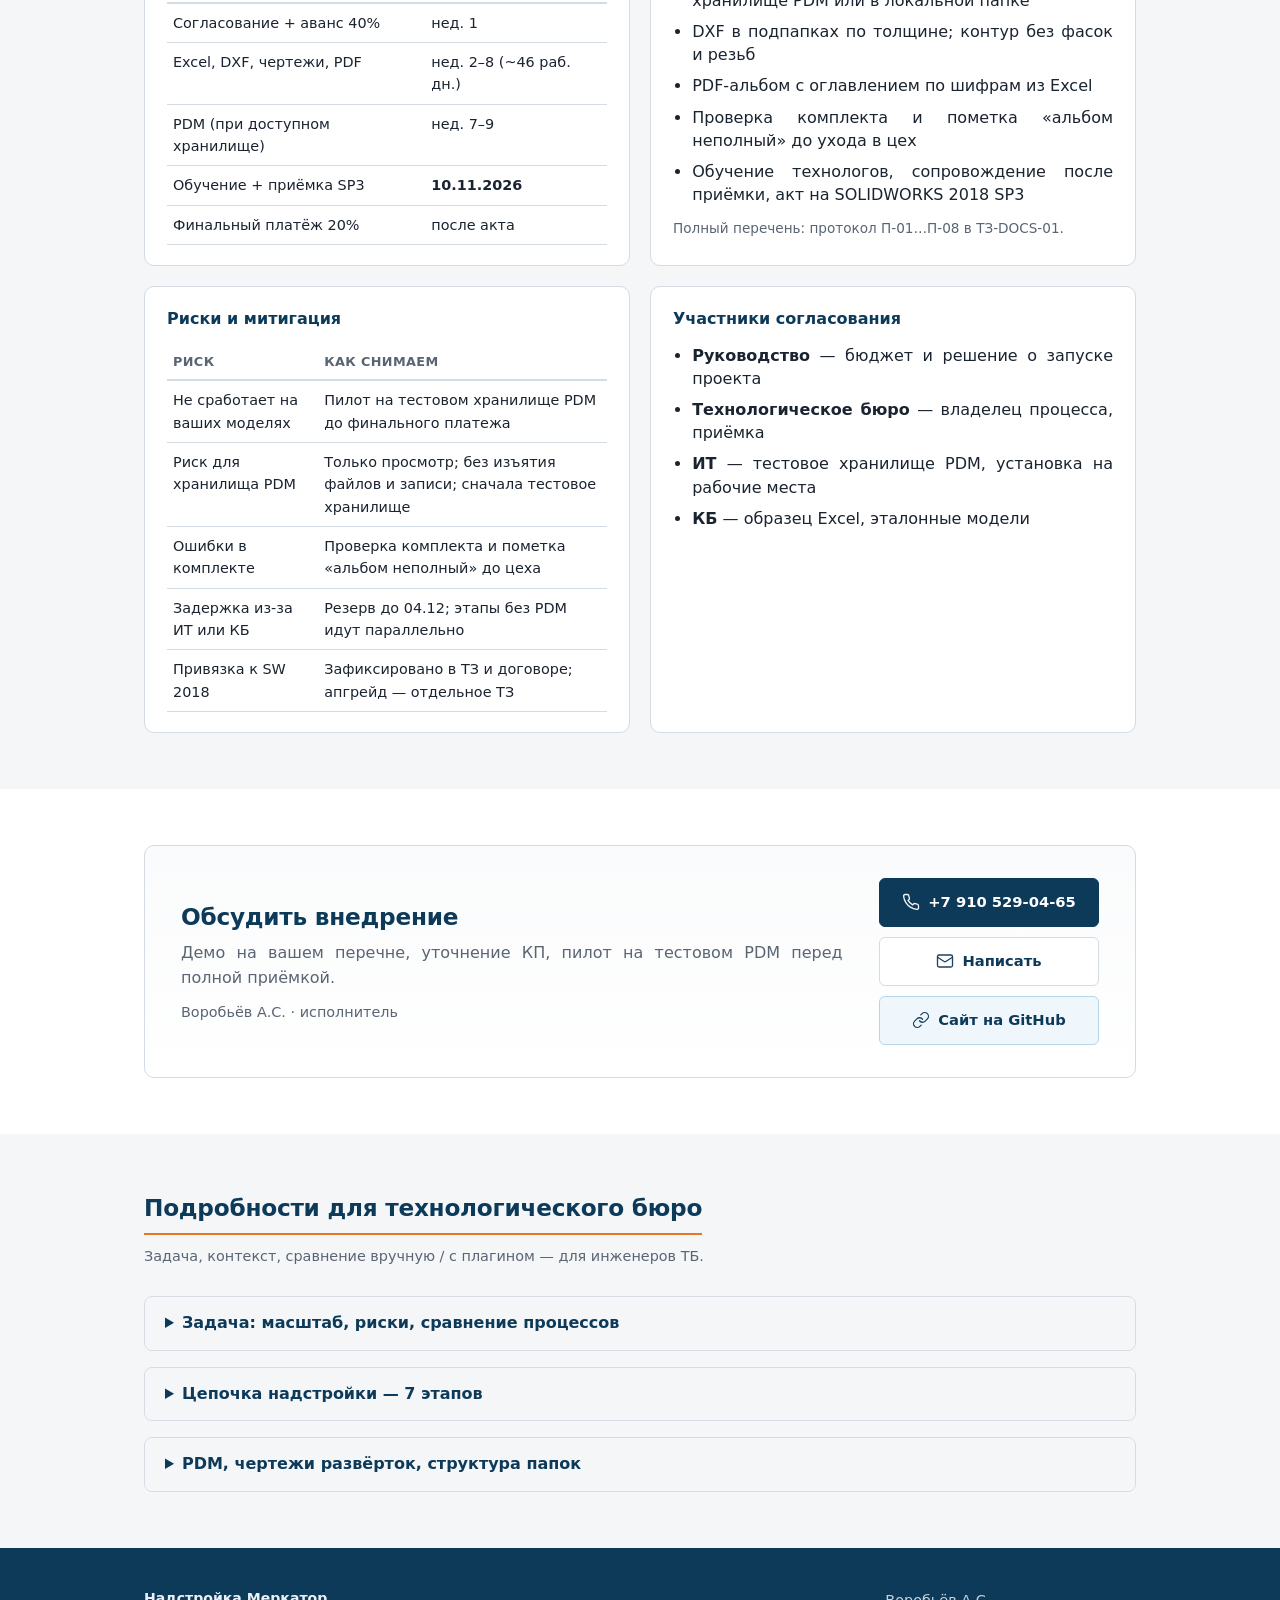
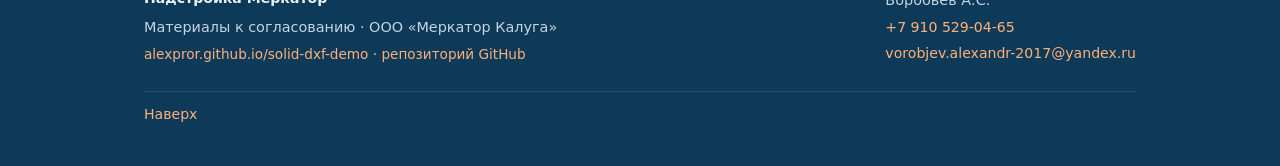
==== commit b8ad3d94: "Update Merkator Docs v1 presentation site" ====
--- a/index.html
+++ b/index.html
@@ -15,7 +15,7 @@
 
   <header class="site-header">
     <div class="draft-banner">
-      Материалы к согласованию · сайт v1.20.1 · 09.09.2026 ·
+      Материалы к согласованию · сайт v1.20.2 · 09.09.2026 ·
       <a class="draft-banner-link" href="https://alexpror.github.io/solid-dxf-demo/" rel="noopener noreferrer">alexpror.github.io/solid-dxf-demo</a>
     </div>
 
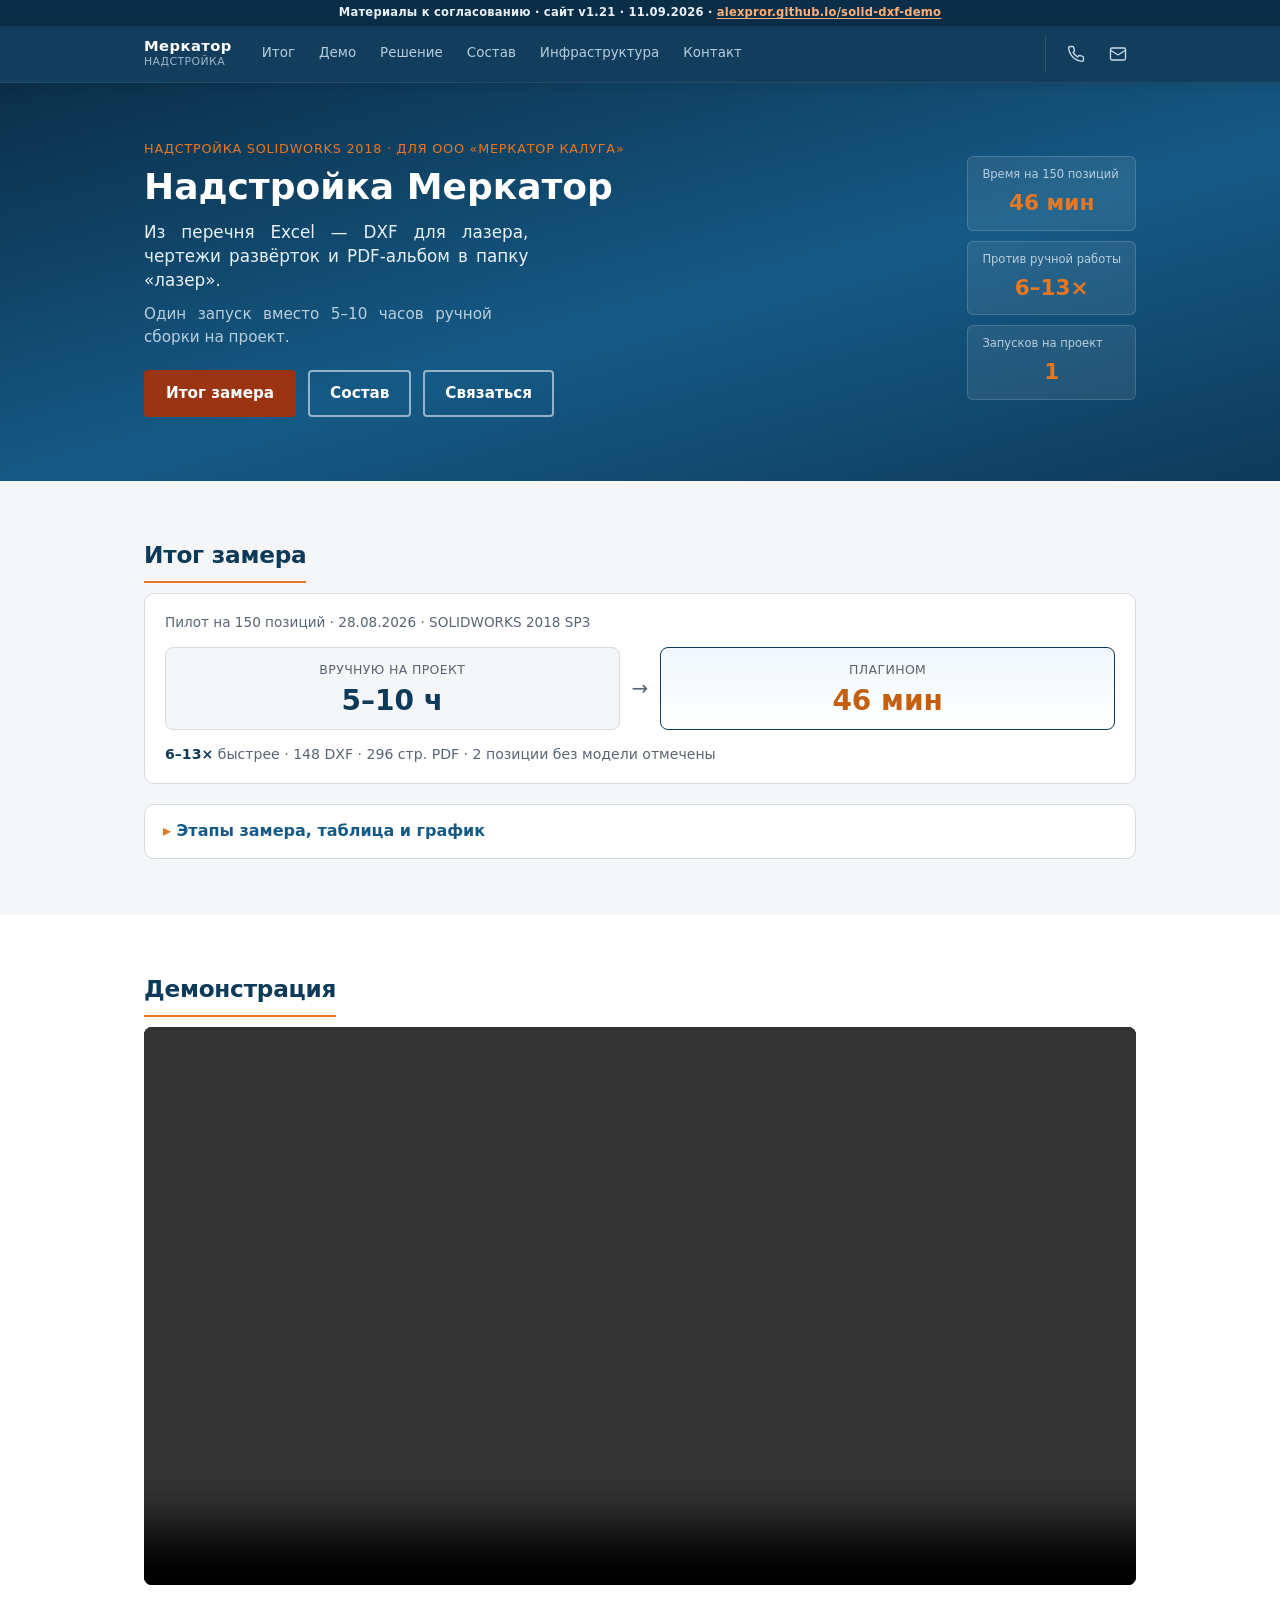
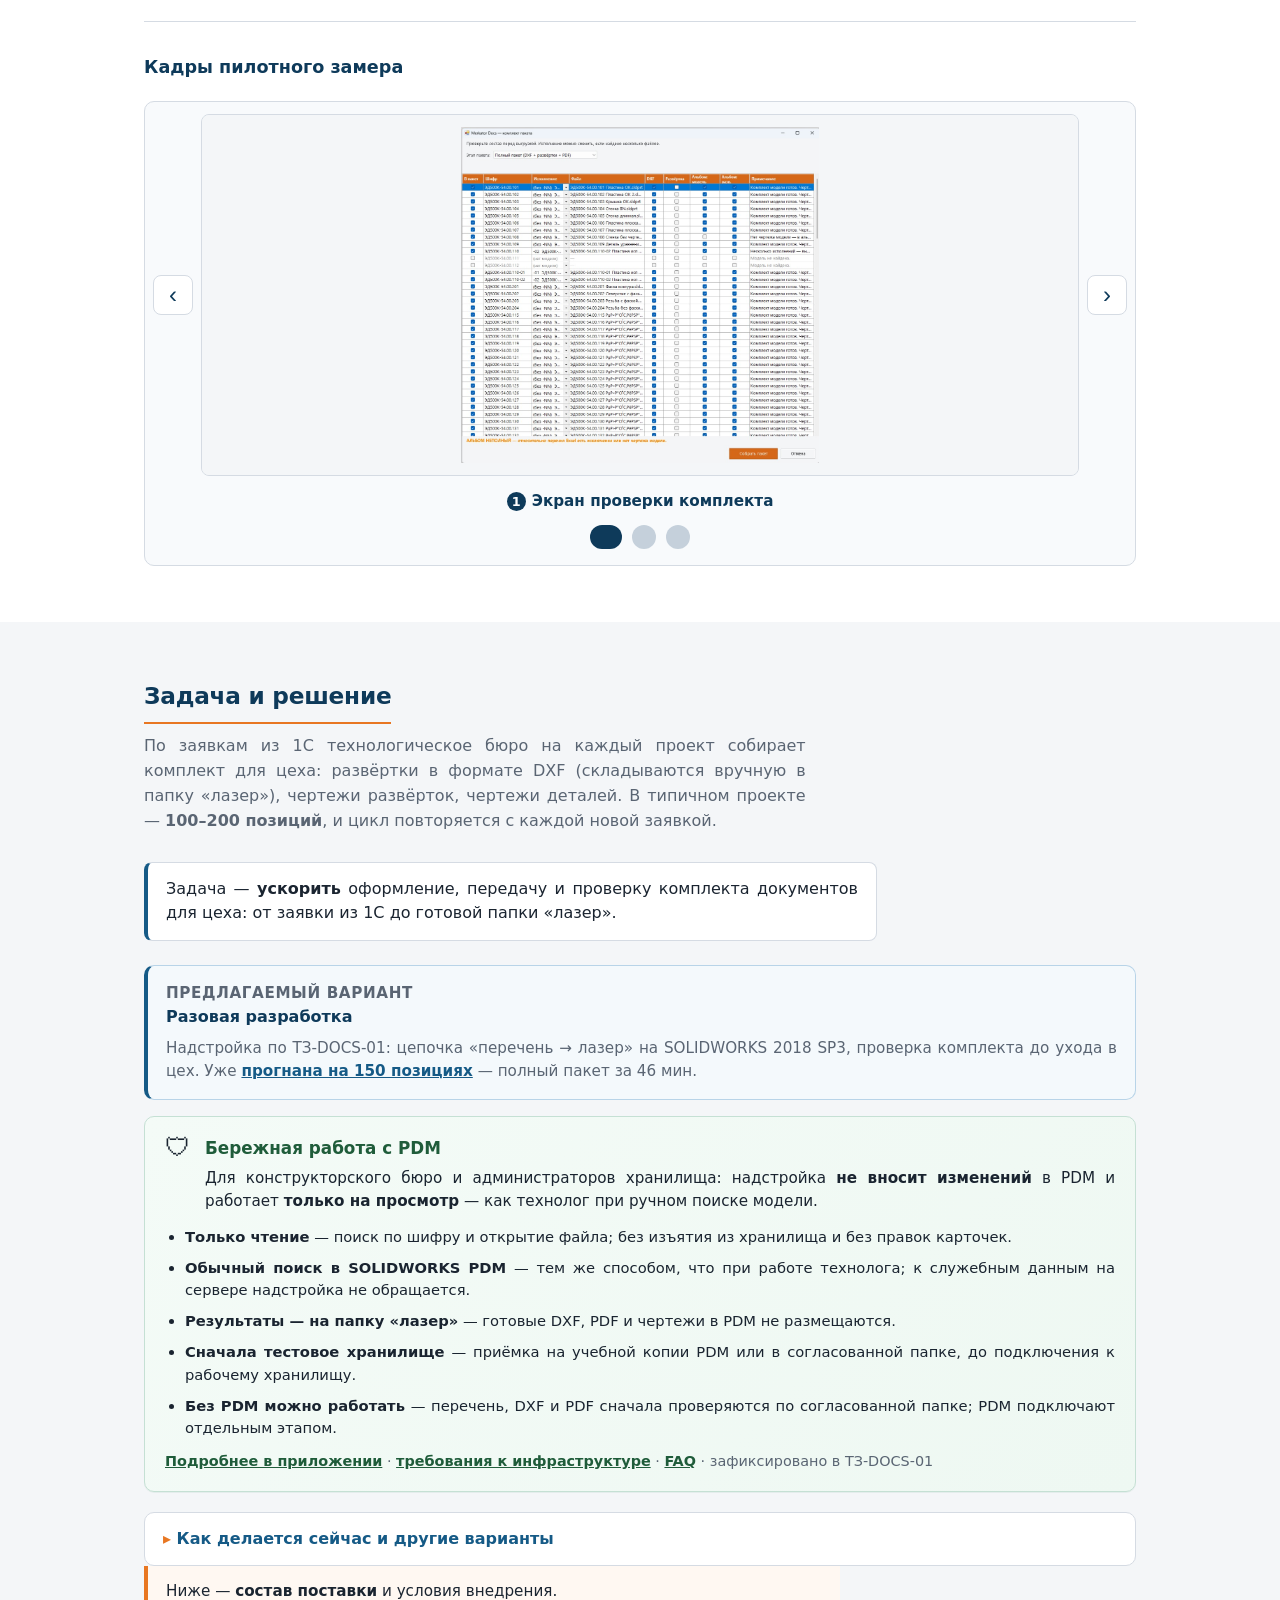
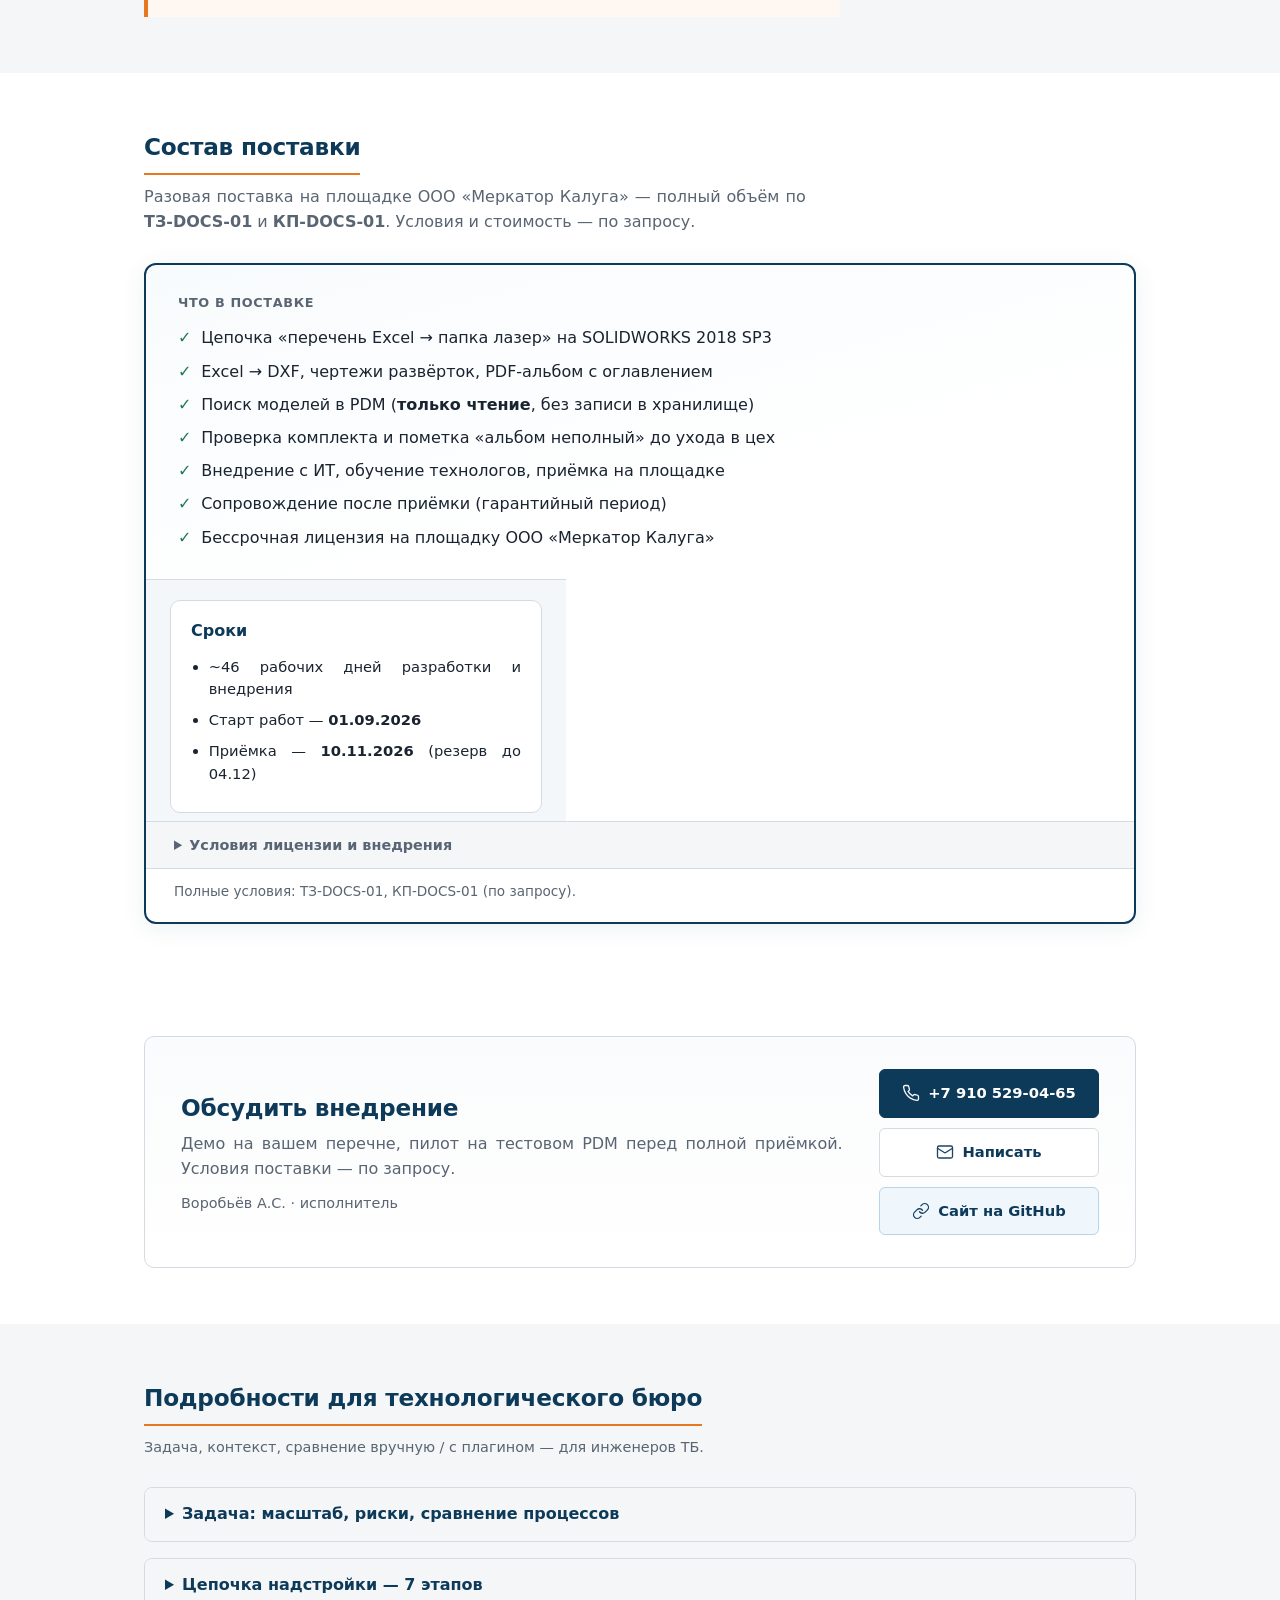
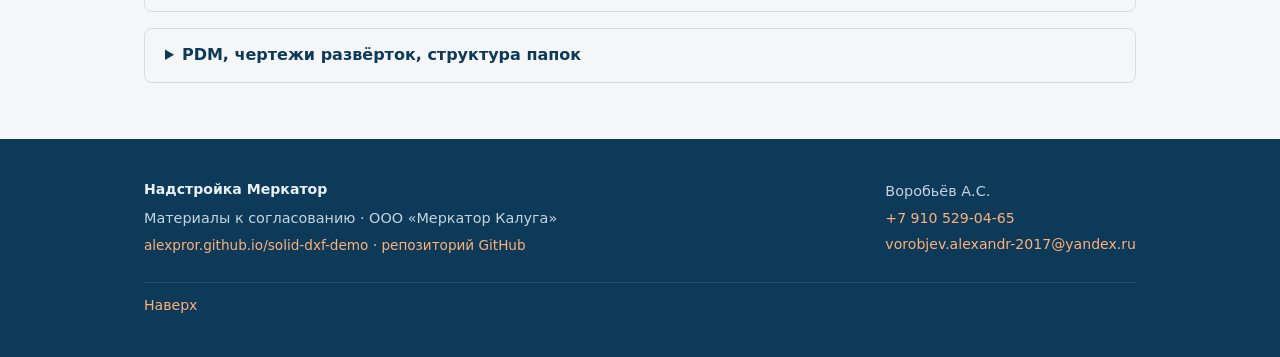
==== commit ecebb788: "Update Merkator Docs v1 presentation site" ====
--- a/index.html
+++ b/index.html
@@ -4,7 +4,7 @@
   <meta charset="utf-8" />
   <meta name="viewport" content="width=device-width, initial-scale=1" />
   <meta name="robots" content="noindex, nofollow" />
-  <meta name="description" content="Надстройка Меркатор: пакет DXF и PDF из SOLIDWORKS 2018 в папку «лазер» для ООО «Меркатор Калуга». Замер, состав, стоимость и требования к инфраструктуре." />
+  <meta name="description" content="Надстройка Меркатор: пакет DXF и PDF из SOLIDWORKS 2018 в папку «лазер» для ООО «Меркатор Калуга». Замер, состав поставки и требования к инфраструктуре." />
   <title>Надстройка Меркатор · ООО «Меркатор Калуга»</title>
   <link rel="stylesheet" href="style.css" />
   <link rel="canonical" href="https://alexpror.github.io/solid-dxf-demo/" />
@@ -15,7 +15,7 @@
 
   <header class="site-header">
     <div class="draft-banner">
-      Материалы к согласованию · сайт v1.20.2 · 09.09.2026 ·
+      Материалы к согласованию · сайт v1.21 · 11.09.2026 ·
       <a class="draft-banner-link" href="https://alexpror.github.io/solid-dxf-demo/" rel="noopener noreferrer">alexpror.github.io/solid-dxf-demo</a>
     </div>
 
@@ -58,7 +58,7 @@
         <p class="lead">Один запуск вместо 5–10 часов ручной сборки на проект.</p>
         <div class="hero-actions">
           <a class="btn primary" href="#outcome">Итог замера</a>
-          <a class="btn btn-hero-extra btn-hero-package" href="#package">Стоимость</a>
+          <a class="btn btn-hero-extra btn-hero-package" href="#package">Состав</a>
           <a class="btn btn-hero-contact" href="#contact">Связаться</a>
         </div>
       </div>
@@ -280,45 +280,30 @@
         </div>
       </details>
 
-      <p class="decision-close">Ниже — <strong>состав и стоимость пакета</strong>, затем формальный <strong>запрос на согласование</strong>.</p>
+      <p class="decision-close">Ниже — <strong>состав поставки</strong> и условия внедрения.</p>
     </div>
   </section>
 
   <section class="section" id="package">
     <div class="wrap">
-    <h2>Полный пакет надстройки</h2>
-    <p class="section-lead">Разовая поставка на площадке ООО «Меркатор Калуга» — полный объём по <strong>ТЗ-DOCS-01</strong> и <strong>КП-DOCS-01</strong>, фиксированная цена <strong>930 000 ₽</strong>.</p>
-
-    <div class="package-box">
-      <div class="package-main">
-        <div class="package-price-col">
-          <p class="package-tag">Разовая поставка</p>
-          <p class="package-price">930 000 ₽</p>
-          <p class="package-pay">Оплата 40% / 40% / 20% · <a href="#package-pay">график ниже</a></p>
-        </div>
-        <div class="package-includes">
-          <h3 class="package-includes-title">Что в поставке</h3>
-          <ul>
-            <li>Цепочка «перечень Excel → папка лазер» на SOLIDWORKS 2018 SP3</li>
-            <li>Excel → DXF, чертежи развёрток, PDF-альбом с оглавлением</li>
-            <li>Поиск моделей в PDM (<strong>только чтение</strong>, без записи в хранилище)</li>
-            <li>Проверка комплекта и пометка «альбом неполный» до ухода в цех</li>
-            <li>Внедрение с ИТ, обучение технологов, приёмка на площадке</li>
-            <li>Сопровождение после приёмки (гарантийный период)</li>
-            <li>Бессрочная лицензия на площадку ООО «Меркатор Калуга»</li>
-          </ul>
-        </div>
-      </div>
-
-      <div class="pricing-summary" id="package-pay">
-        <article class="pricing-card">
-          <h3>График оплаты</h3>
-          <ul>
-            <li><strong>40%</strong> — 372 000 ₽ (аванс при подписании)</li>
-            <li><strong>40%</strong> — 372 000 ₽ (промежуточный этап)</li>
-            <li><strong>20%</strong> — 186 000 ₽ (после акта приёмки)</li>
-          </ul>
-        </article>
+    <h2>Состав поставки</h2>
+    <p class="section-lead">Разовая поставка на площадке ООО «Меркатор Калуга» — полный объём по <strong>ТЗ-DOCS-01</strong> и <strong>КП-DOCS-01</strong>. Условия и стоимость — по запросу.</p>
+
+    <div class="package-box package-box-noscale">
+      <div class="package-includes">
+        <h3 class="package-includes-title">Что в поставке</h3>
+        <ul>
+          <li>Цепочка «перечень Excel → папка лазер» на SOLIDWORKS 2018 SP3</li>
+          <li>Excel → DXF, чертежи развёрток, PDF-альбом с оглавлением</li>
+          <li>Поиск моделей в PDM (<strong>только чтение</strong>, без записи в хранилище)</li>
+          <li>Проверка комплекта и пометка «альбом неполный» до ухода в цех</li>
+          <li>Внедрение с ИТ, обучение технологов, приёмка на площадке</li>
+          <li>Сопровождение после приёмки (гарантийный период)</li>
+          <li>Бессрочная лицензия на площадку ООО «Меркатор Калуга»</li>
+        </ul>
+      </div>
+
+      <div class="pricing-summary pricing-summary-terms" id="package-terms">
         <article class="pricing-card">
           <h3>Сроки</h3>
           <ul>
@@ -333,7 +318,7 @@
         <summary>Условия лицензии и внедрения</summary>
         <ul>
           <li>ИТ заказчика: тестовое хранилище PDM или папка для отладки</li>
-          <li>Сопровождение после приёмки входит в стоимость пакета (срок — в договоре)</li>
+          <li>Сопровождение после приёмки входит в поставку (срок — в договоре)</li>
         </ul>
       </details>
 
@@ -342,6 +327,7 @@
     </div>
   </section>
 
+  <!-- PAYMENT_HIDDEN: раздел согласования с суммами и графиком оплаты временно скрыт
   <section class="section section-alt" id="approval">
     <div class="wrap">
     <div class="approval-head">
@@ -413,6 +399,7 @@
     </div>
     </div>
   </section>
+  PAYMENT_HIDDEN -->
 
   <!-- CALCULATOR_HIDDEN: интерактивный калькулятор убран с публичной версии (остаётся в исходниках для внутренних расчётов).
   <section class="section wrap calc-section" id="calc">
@@ -557,7 +544,7 @@
       <div class="contact-strip">
         <div class="contact-strip-main">
           <h2>Обсудить внедрение</h2>
-          <p class="section-lead">Демо на вашем перечне, уточнение КП, пилот на тестовом PDM перед полной приёмкой.</p>
+          <p class="section-lead">Демо на вашем перечне, пилот на тестовом PDM перед полной приёмкой. Условия поставки — по запросу.</p>
           <p class="contact-person">Воробьёв А.С. · исполнитель</p>
         </div>
         <div class="contact-strip-actions">
--- a/style.css
+++ b/style.css
@@ -1353,12 +1353,21 @@
   margin: 20px 0 0;
 }
 
+.package-box-noscale .package-includes {
+  padding: 28px 32px 20px;
+}
+
 .package-box > .pricing-summary {
   margin: 0;
   padding: 20px 24px 8px;
   gap: 14px;
   border-top: 1px solid var(--line);
   background: #f4f7fa;
+}
+
+.pricing-summary-terms {
+  grid-template-columns: 1fr;
+  max-width: 420px;
 }
 
 @media (max-width: 860px) {
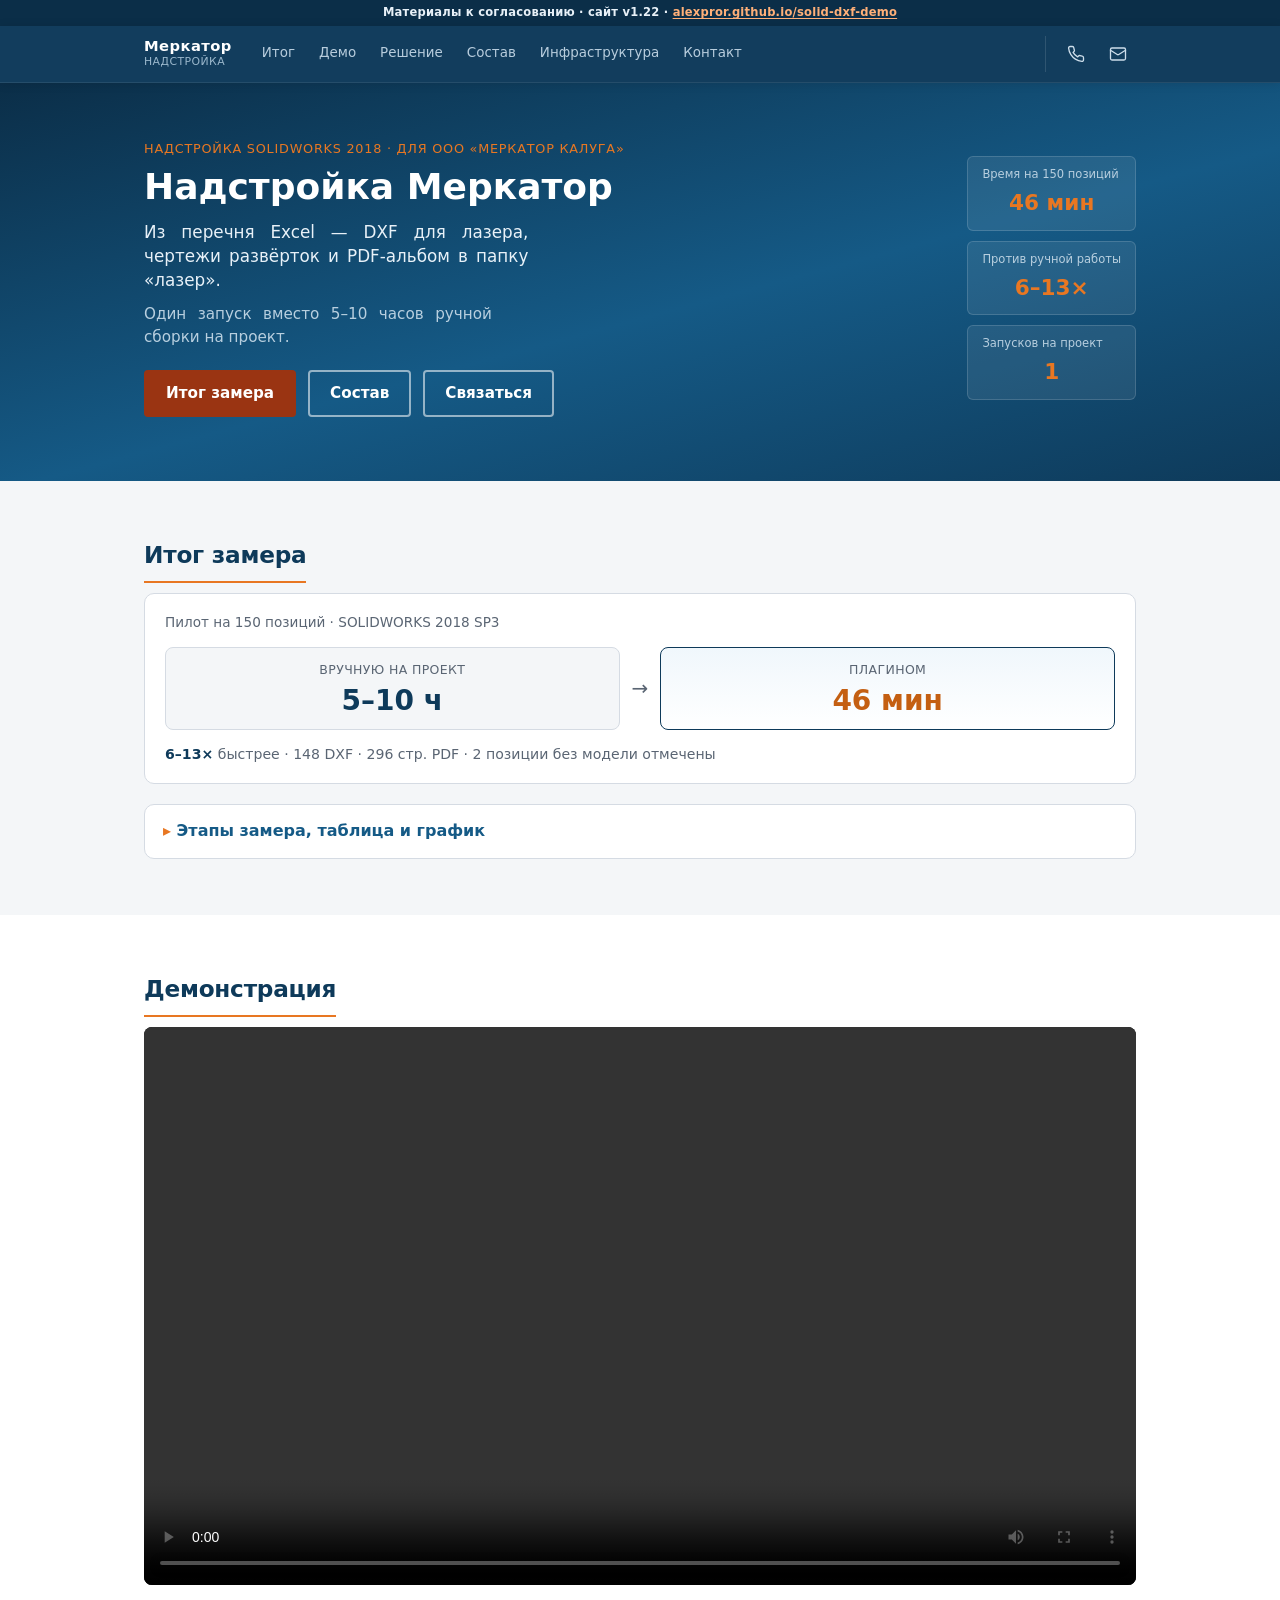
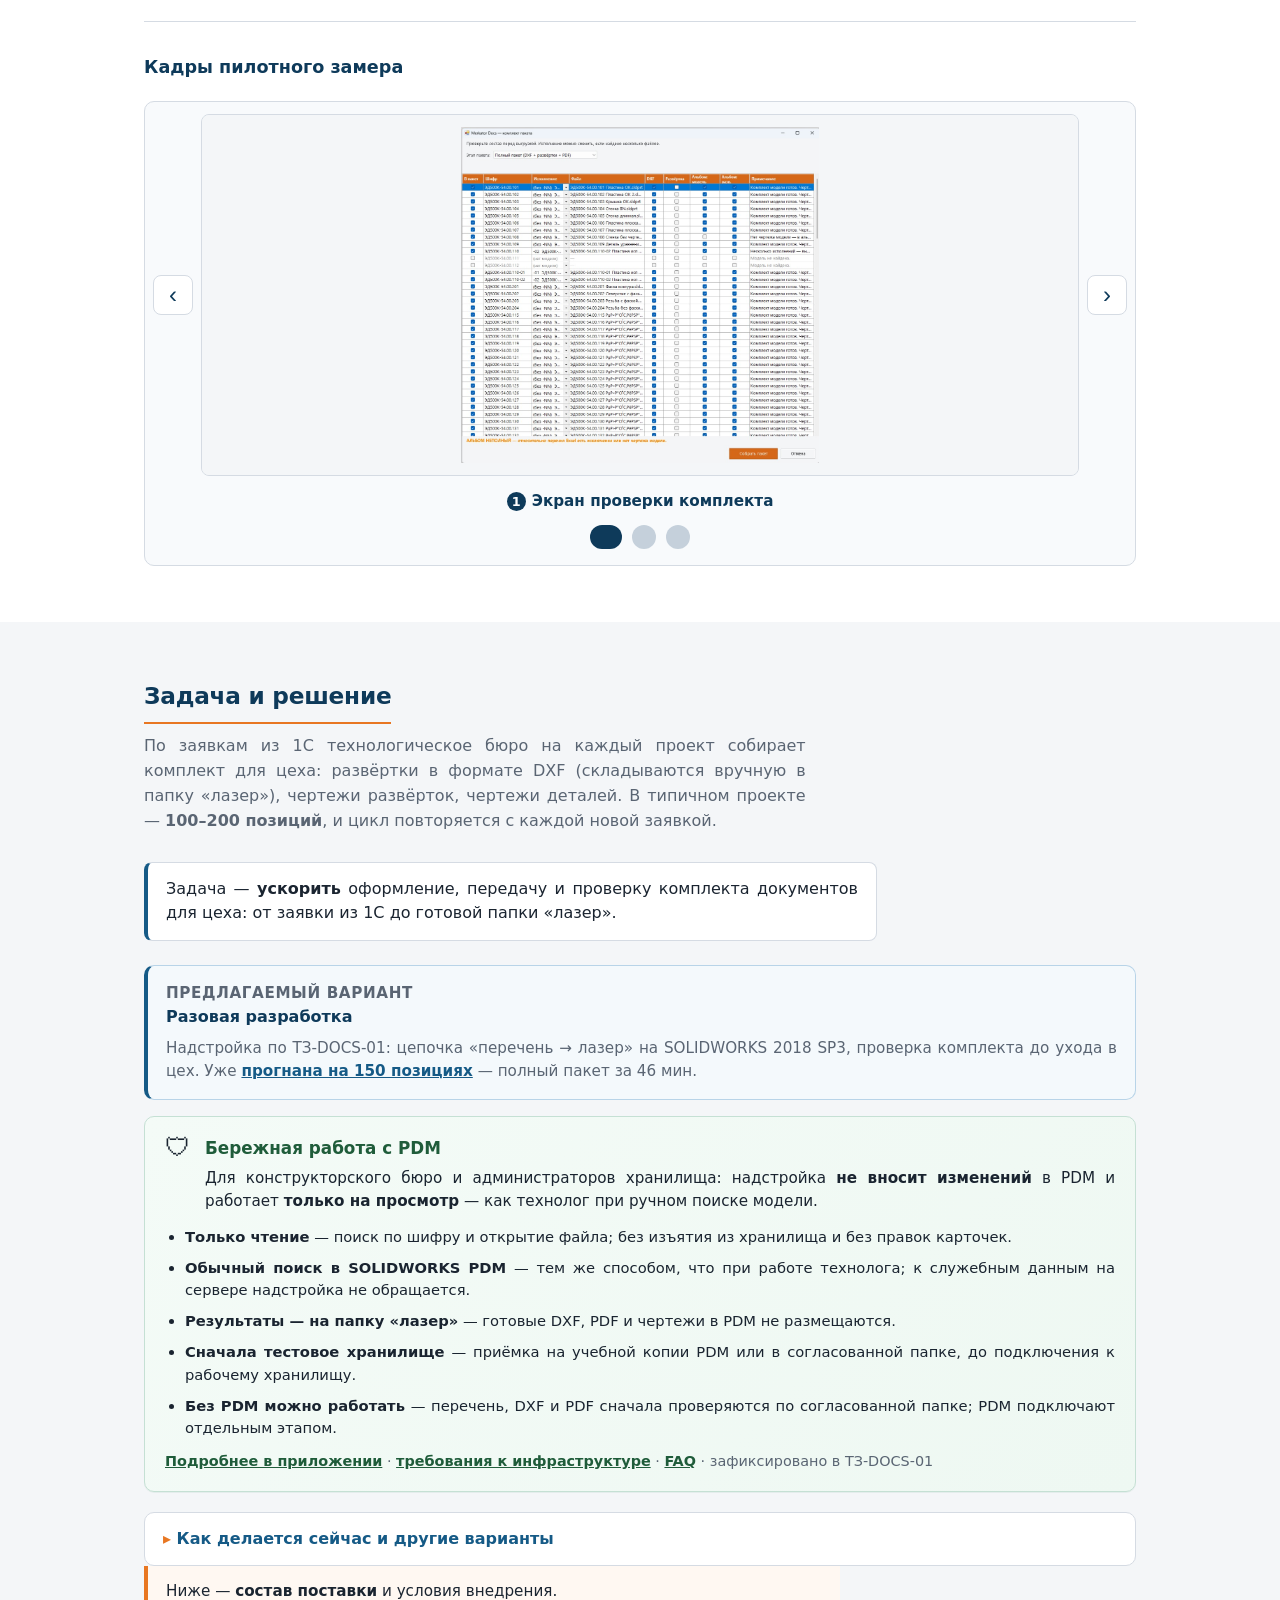
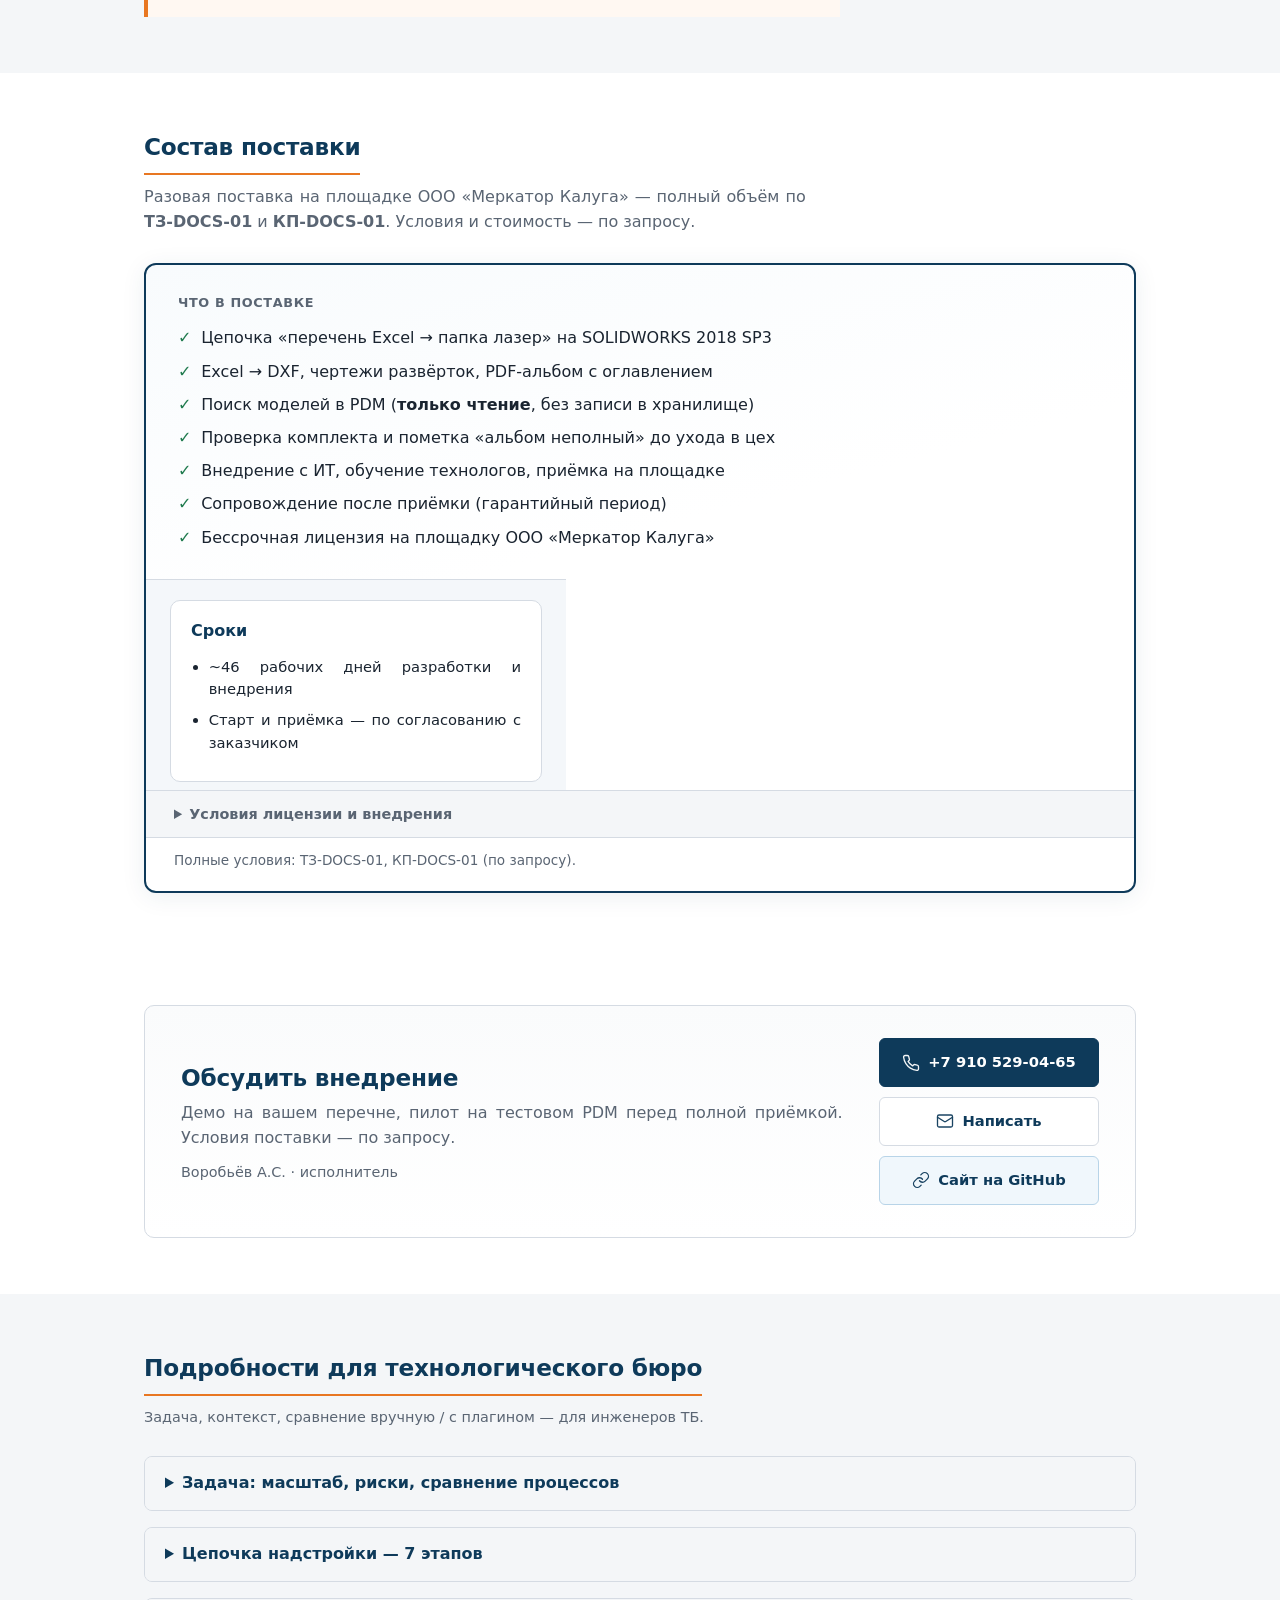
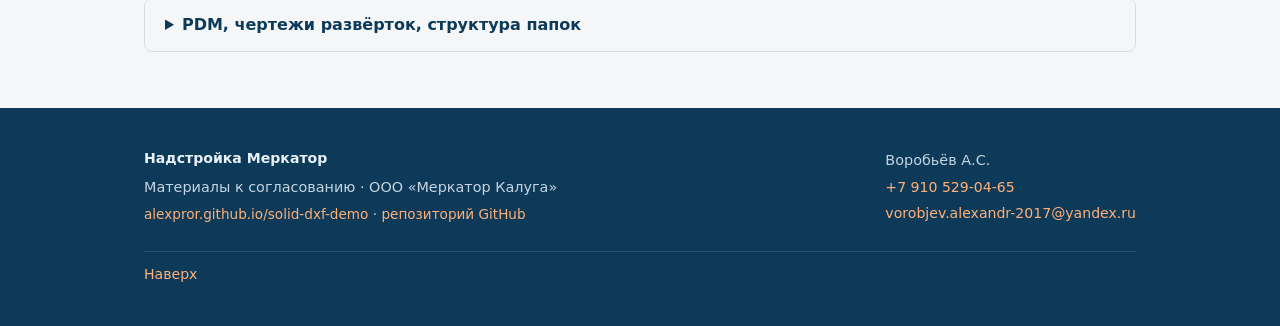
==== commit 111a223f: "Update Merkator Docs v1 presentation site" ====
--- a/index.html
+++ b/index.html
@@ -15,7 +15,7 @@
 
   <header class="site-header">
     <div class="draft-banner">
-      Материалы к согласованию · сайт v1.21 · 11.09.2026 ·
+      Материалы к согласованию · сайт v1.22 ·
       <a class="draft-banner-link" href="https://alexpror.github.io/solid-dxf-demo/" rel="noopener noreferrer">alexpror.github.io/solid-dxf-demo</a>
     </div>
 
@@ -83,7 +83,7 @@
     <div class="wrap">
       <h2>Итог замера</h2>
       <div class="outcome-strip">
-        <p class="outcome-strip-meta">Пилот на 150 позиций · 28.08.2026 · SOLIDWORKS 2018 SP3</p>
+        <p class="outcome-strip-meta">Пилот на 150 позиций · SOLIDWORKS 2018 SP3</p>
         <div class="outcome-strip-compare" role="group" aria-label="Сравнение времени на проект">
           <div class="outcome-strip-side">
             <span class="outcome-strip-label">Вручную на проект</span>
@@ -308,8 +308,7 @@
           <h3>Сроки</h3>
           <ul>
             <li>~46 рабочих дней разработки и внедрения</li>
-            <li>Старт работ — <strong>01.09.2026</strong></li>
-            <li>Приёмка — <strong>10.11.2026</strong> (резерв до 04.12)</li>
+            <li>Старт и приёмка — по согласованию с заказчиком</li>
           </ul>
         </article>
       </div>
@@ -337,14 +336,14 @@
 
     <div class="approval-ask">
       <p class="approval-ask-label">Запрос к руководству</p>
-      <p class="approval-ask-text">Согласовать <strong>КП-DOCS-01</strong> (930 000 ₽) и <strong>ТЗ-DOCS-01</strong>, выделить <strong>тестовое хранилище PDM</strong> или папку на сервере для пилотной приёмки. Ориентир <strong>старта работ — 01.09.2026</strong>, приёмка — <strong>10.11.2026</strong> (резерв до 04.12.2026).</p>
+      <p class="approval-ask-text">Согласовать <strong>КП-DOCS-01</strong> (930 000 ₽) и <strong>ТЗ-DOCS-01</strong>, выделить <strong>тестовое хранилище PDM</strong> или папку на сервере для пилотной приёмки. Сроки старта и приёмки — по согласованию.</p>
     </div>
 
     <p class="approval-economics" id="execEconomics">…</p>
 
     <div class="approval-grid">
       <div class="approval-card">
-        <h3>Сроки (старт работ — 01.09.2026)</h3>
+        <h3>Сроки</h3>
         <table class="approval-table">
           <thead>
             <tr><th>Этап</th><th>Ориентир</th></tr>
@@ -353,7 +352,7 @@
             <tr><td>Согласование + аванс 40%</td><td>нед. 1</td></tr>
             <tr><td>Excel, DXF, чертежи, PDF</td><td>нед. 2–8 (~46 раб. дн.)</td></tr>
             <tr><td>PDM (при доступном хранилище)</td><td>нед. 7–9</td></tr>
-            <tr><td>Обучение + приёмка SP3</td><td><strong>10.11.2026</strong></td></tr>
+            <tr><td>Обучение + приёмка SP3</td><td>по графику проекта</td></tr>
             <tr><td>Финальный платёж 20%</td><td>после акта</td></tr>
           </tbody>
         </table>
@@ -382,7 +381,7 @@
             <tr><td>Не сработает на ваших моделях</td><td>Пилот на тестовом хранилище PDM до финального платежа</td></tr>
             <tr><td>Риск для хранилища PDM</td><td>Только просмотр; без изъятия файлов и записи; сначала тестовое хранилище</td></tr>
             <tr><td>Ошибки в комплекте</td><td>Проверка комплекта и пометка «альбом неполный» до цеха</td></tr>
-            <tr><td>Задержка из‑за ИТ или КБ</td><td>Резерв до 04.12; этапы без PDM идут параллельно</td></tr>
+            <tr><td>Задержка из‑за ИТ или КБ</td><td>Резерв по срокам; этапы без PDM идут параллельно</td></tr>
             <tr><td>Привязка к SW 2018</td><td>Зафиксировано в ТЗ и договоре; апгрейд — отдельное ТЗ</td></tr>
           </tbody>
         </table>
@@ -853,7 +852,7 @@
     Лист 3мм\
         …
     PDF\
-        Перечень_2026-08-28_14-30.pdf</code></pre>
+        Перечень_{yyyy-MM-dd_HH-mm}.pdf</code></pre>
     </div>
   </div>
     </details>
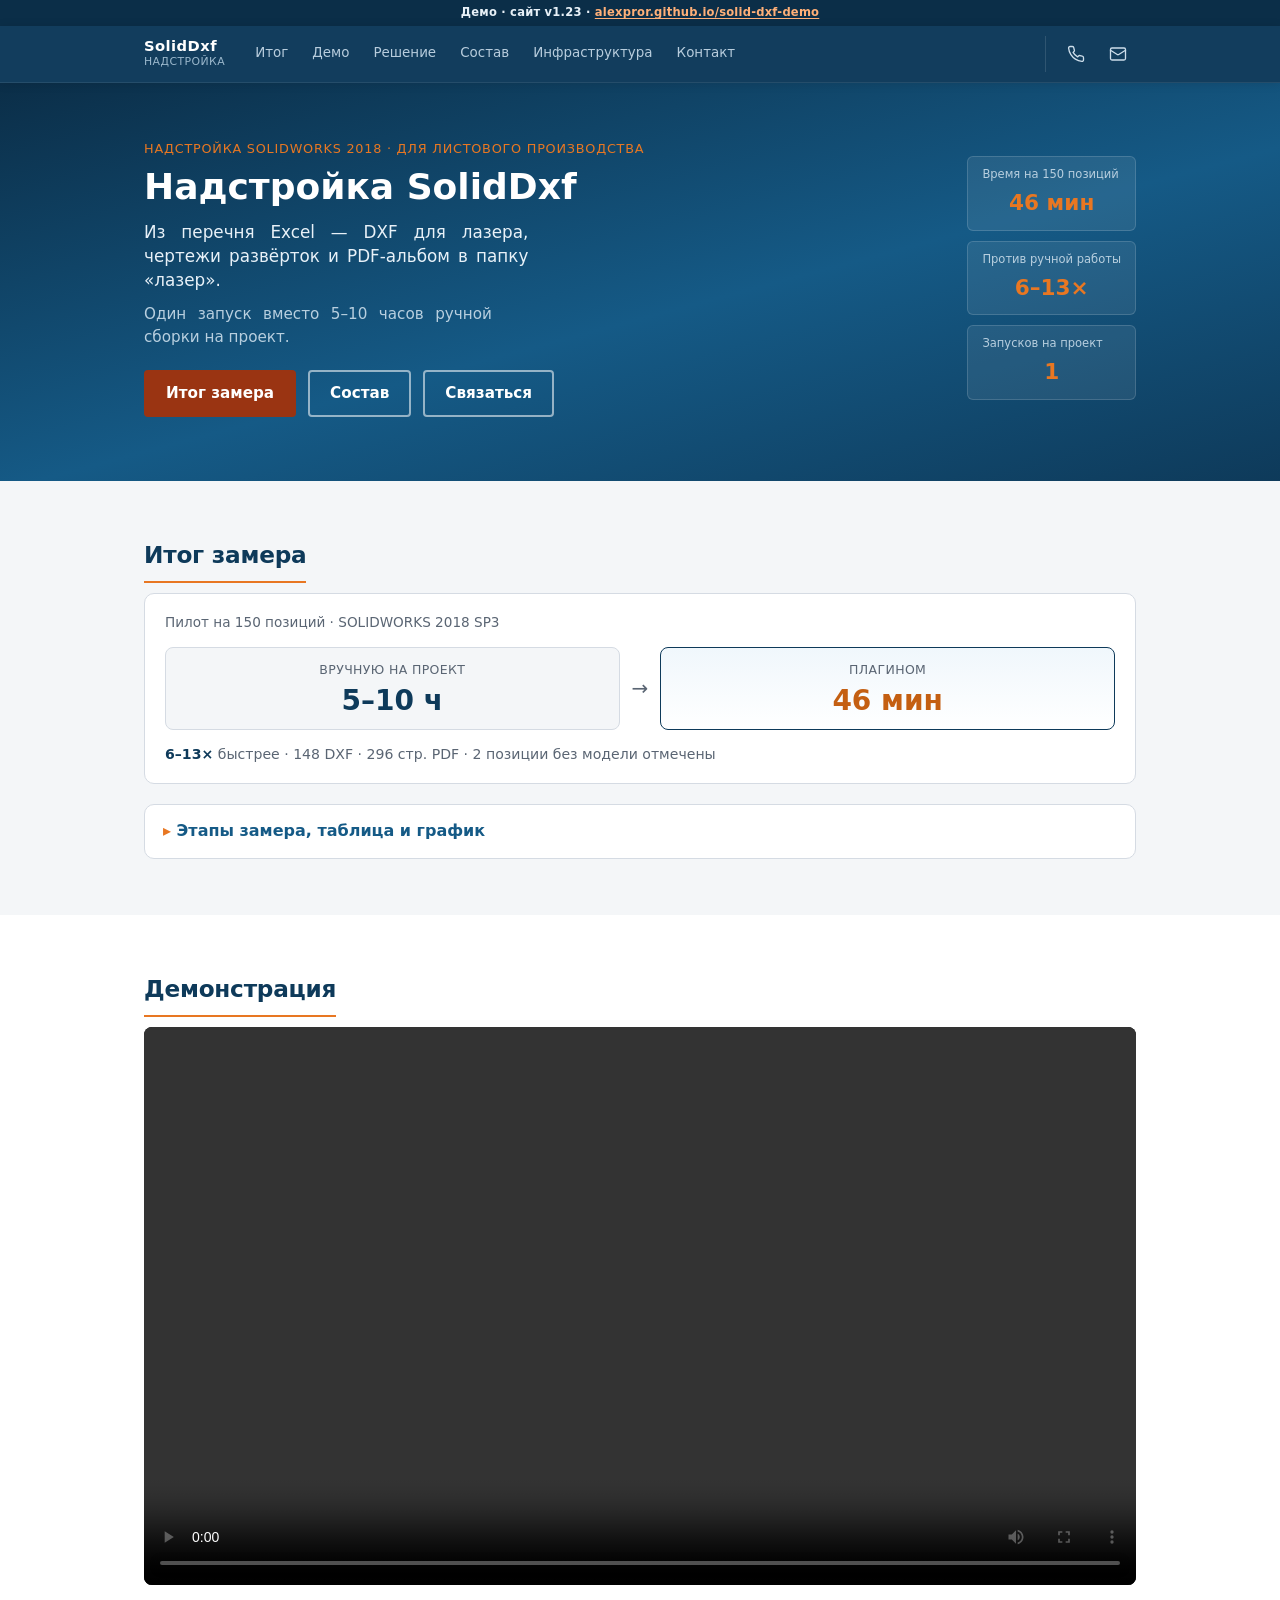
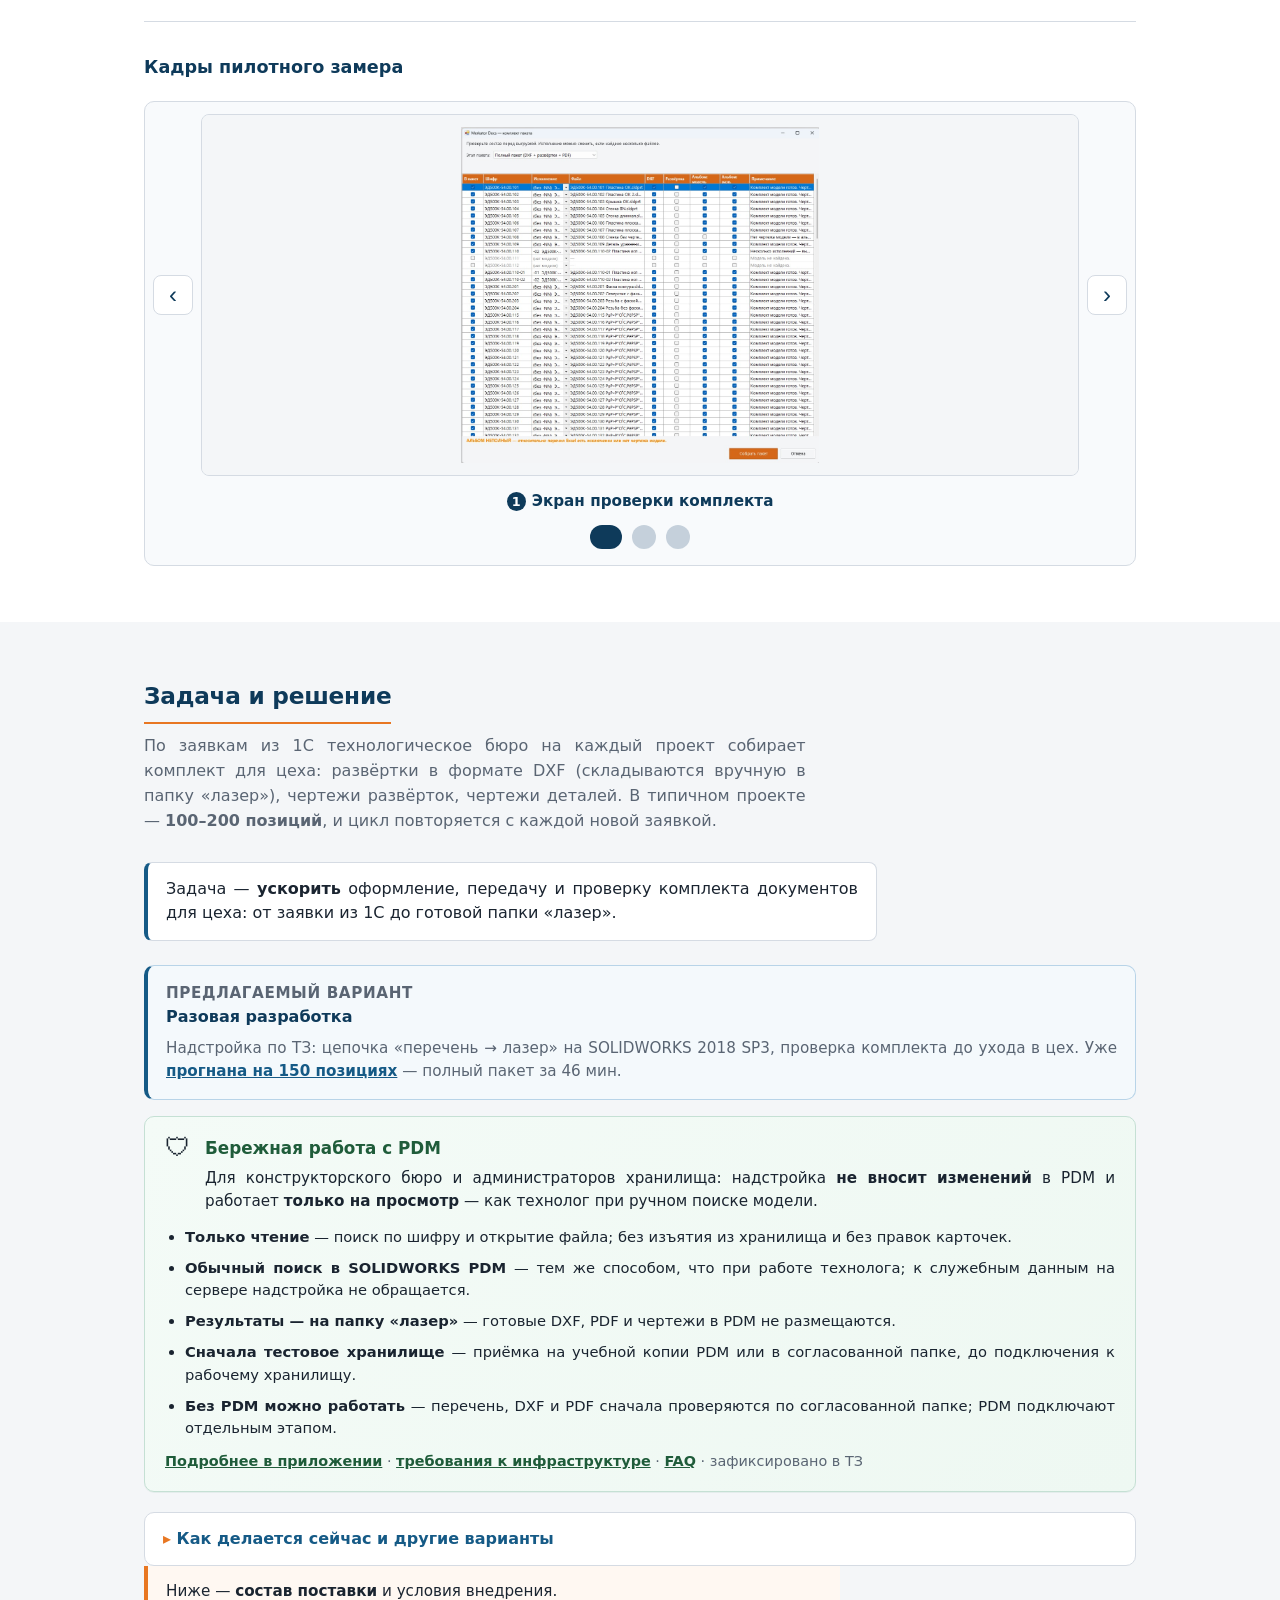
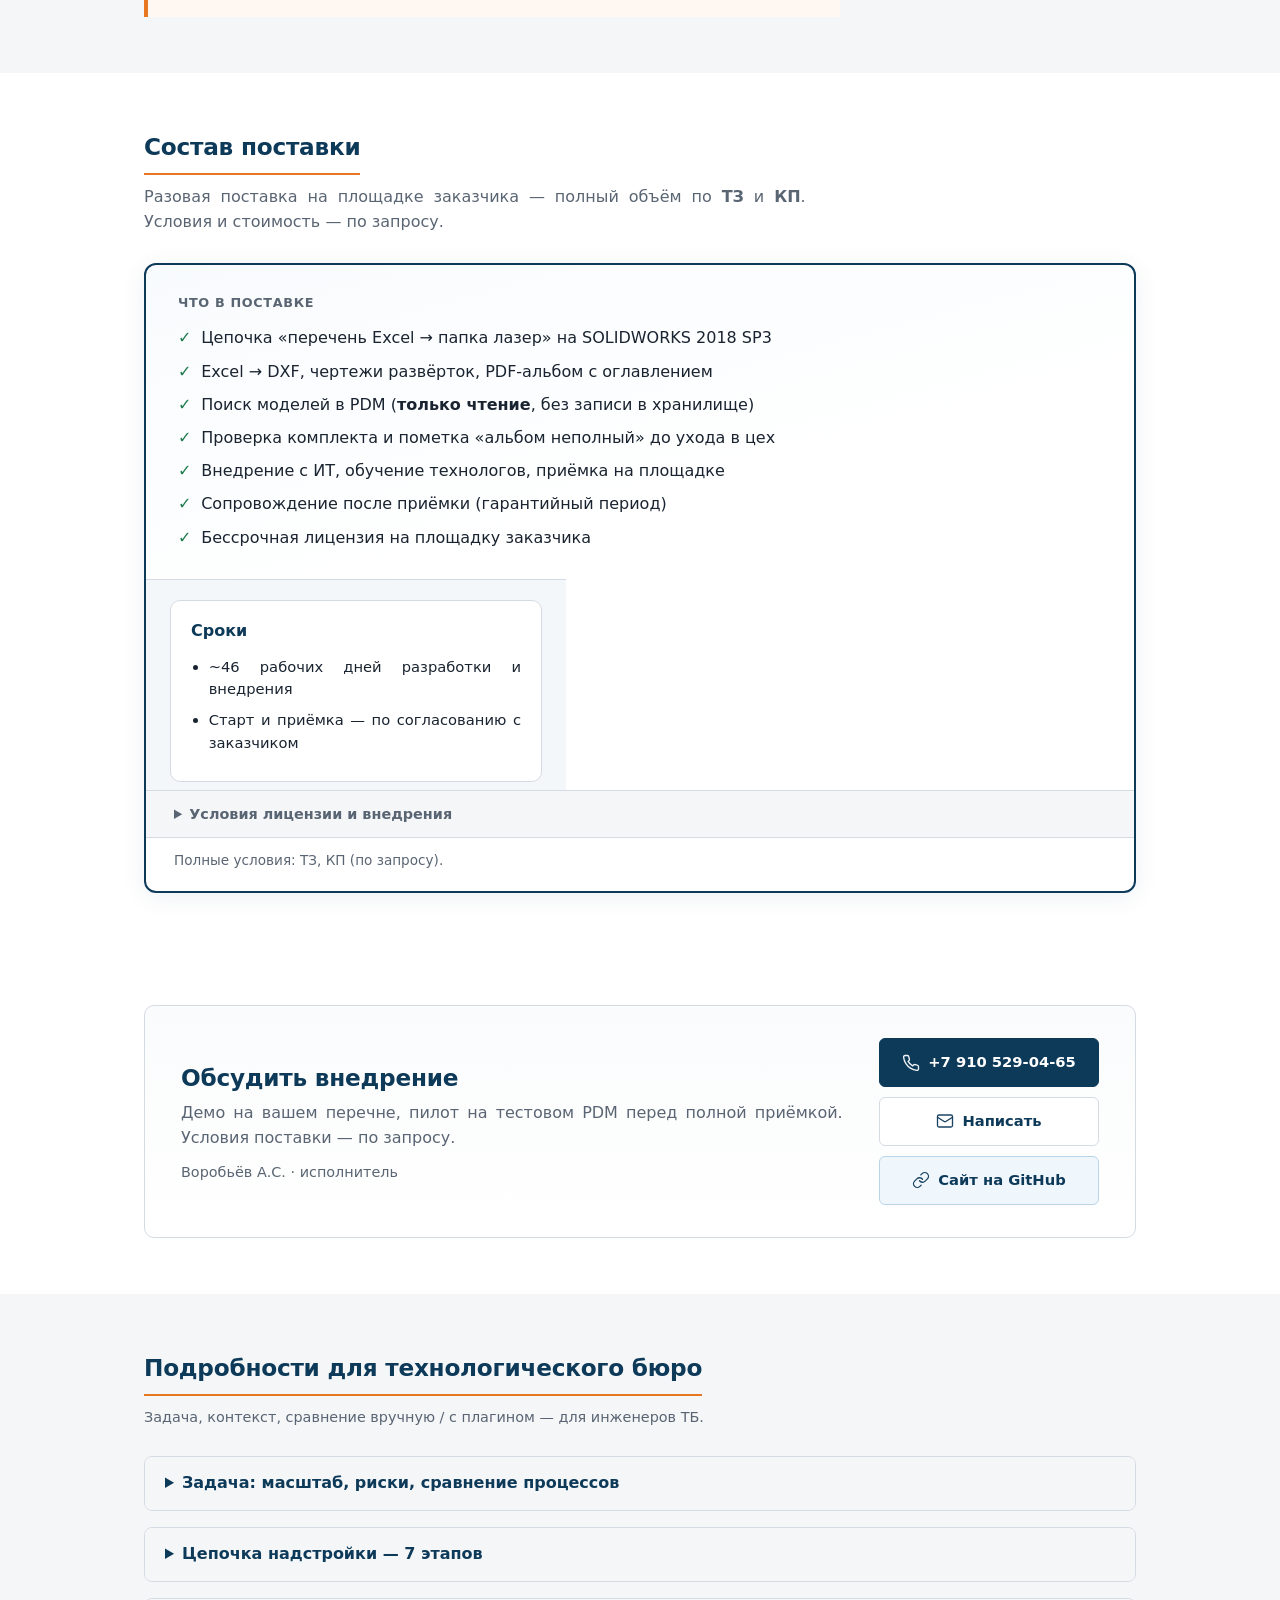
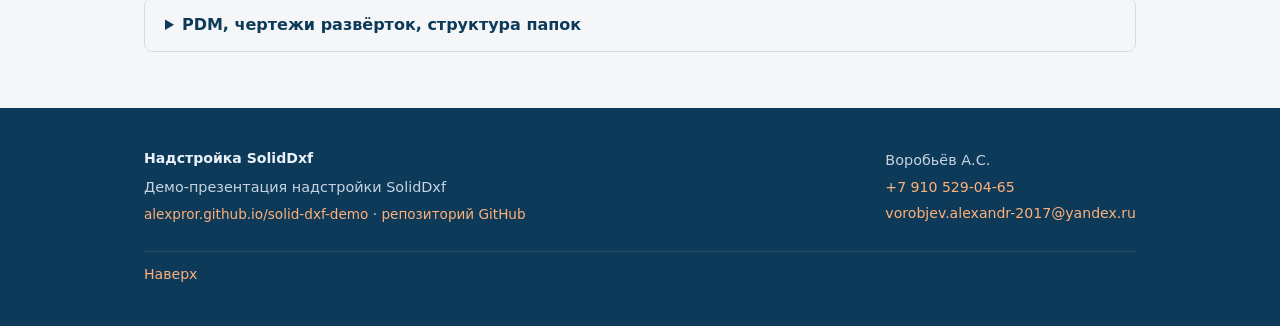
==== commit 91be2b67: "Update Merkator Docs v1 presentation site" ====
--- a/index.html
+++ b/index.html
@@ -1,11 +1,11 @@
-﻿<!DOCTYPE html>
+<!DOCTYPE html>
 <html lang="ru">
 <head>
   <meta charset="utf-8" />
   <meta name="viewport" content="width=device-width, initial-scale=1" />
   <meta name="robots" content="noindex, nofollow" />
-  <meta name="description" content="Надстройка Меркатор: пакет DXF и PDF из SOLIDWORKS 2018 в папку «лазер» для ООО «Меркатор Калуга». Замер, состав поставки и требования к инфраструктуре." />
-  <title>Надстройка Меркатор · ООО «Меркатор Калуга»</title>
+  <meta name="description" content="Надстройка SolidDxf: пакет DXF и PDF из SOLIDWORKS 2018 в папку «лазер» для листового производства. Замер, состав поставки и требования к инфраструктуре." />
+  <title>SolidDxf · надстройка SOLIDWORKS</title>
   <link rel="stylesheet" href="style.css" />
   <link rel="canonical" href="https://alexpror.github.io/solid-dxf-demo/" />
 </head>
@@ -15,14 +15,14 @@
 
   <header class="site-header">
     <div class="draft-banner">
-      Материалы к согласованию · сайт v1.22 ·
+      Демо · сайт v1.23 ·
       <a class="draft-banner-link" href="https://alexpror.github.io/solid-dxf-demo/" rel="noopener noreferrer">alexpror.github.io/solid-dxf-demo</a>
     </div>
 
     <div class="site-nav">
       <div class="wrap site-nav-inner">
         <a class="site-brand" href="#top">
-          <span class="site-brand-mark">Меркатор</span>
+          <span class="site-brand-mark">SolidDxf</span>
           <span class="site-brand-sub">Надстройка</span>
         </a>
 
@@ -52,8 +52,8 @@
   <section class="hero" aria-label="Введение">
     <div class="wrap hero-grid">
       <div class="hero-main">
-        <p class="eyebrow">Надстройка SOLIDWORKS 2018 · для ООО «Меркатор Калуга»</p>
-        <h1>Надстройка Меркатор</h1>
+        <p class="eyebrow">Надстройка SOLIDWORKS 2018 · для листового производства</p>
+        <h1>Надстройка SolidDxf</h1>
         <p class="hero-tagline">Из перечня Excel — DXF для лазера, чертежи развёрток и PDF-альбом в папку «лазер».</p>
         <p class="lead">Один запуск вместо 5–10 часов ручной сборки на проект.</p>
         <div class="hero-actions">
@@ -234,7 +234,7 @@
       <article class="decision-card decision-card-rec decision-card-hero">
         <p class="decision-rec-tag">Предлагаемый вариант</p>
         <h3>Разовая разработка</h3>
-        <p>Надстройка по ТЗ-DOCS-01: цепочка «перечень → лазер» на SOLIDWORKS 2018 SP3, проверка комплекта до ухода в цех. Уже <a href="#outcome">прогнана на 150 позициях</a> — полный пакет за 46 мин.</p>
+        <p>Надстройка по ТЗ: цепочка «перечень → лазер» на SOLIDWORKS 2018 SP3, проверка комплекта до ухода в цех. Уже <a href="#outcome">прогнана на 150 позициях</a> — полный пакет за 46 мин.</p>
       </article>
 
       <aside class="pdm-safety-callout" id="pdm-safe">
@@ -252,7 +252,7 @@
           <li><strong>Сначала тестовое хранилище</strong> — приёмка на учебной копии PDM или в согласованной папке, до подключения к рабочему хранилищу.</li>
           <li><strong>Без PDM можно работать</strong> — перечень, DXF и PDF сначала проверяются по согласованной папке; PDM подключают отдельным этапом.</li>
         </ul>
-        <p class="pdm-safety-foot muted"><a href="#pdm">Подробнее в приложении</a> · <a href="it.html">требования к инфраструктуре</a> · <a href="it.html#faq-admin">FAQ</a> · зафиксировано в ТЗ-DOCS-01</p>
+        <p class="pdm-safety-foot muted"><a href="#pdm">Подробнее в приложении</a> · <a href="it.html">требования к инфраструктуре</a> · <a href="it.html#faq-admin">FAQ</a> · зафиксировано в ТЗ</p>
       </aside>
 
       <details class="executive-details">
@@ -287,7 +287,7 @@
   <section class="section" id="package">
     <div class="wrap">
     <h2>Состав поставки</h2>
-    <p class="section-lead">Разовая поставка на площадке ООО «Меркатор Калуга» — полный объём по <strong>ТЗ-DOCS-01</strong> и <strong>КП-DOCS-01</strong>. Условия и стоимость — по запросу.</p>
+    <p class="section-lead">Разовая поставка на площадке заказчика — полный объём по <strong>ТЗ</strong> и <strong>КП</strong>. Условия и стоимость — по запросу.</p>
 
     <div class="package-box package-box-noscale">
       <div class="package-includes">
@@ -299,7 +299,7 @@
           <li>Проверка комплекта и пометка «альбом неполный» до ухода в цех</li>
           <li>Внедрение с ИТ, обучение технологов, приёмка на площадке</li>
           <li>Сопровождение после приёмки (гарантийный период)</li>
-          <li>Бессрочная лицензия на площадку ООО «Меркатор Калуга»</li>
+          <li>Бессрочная лицензия на площадку заказчика</li>
         </ul>
       </div>
 
@@ -321,7 +321,7 @@
         </ul>
       </details>
 
-      <p class="muted package-docs">Полные условия: ТЗ-DOCS-01, КП-DOCS-01 (по запросу).</p>
+      <p class="muted package-docs">Полные условия: ТЗ, КП (по запросу).</p>
     </div>
     </div>
   </section>
@@ -336,7 +336,7 @@
 
     <div class="approval-ask">
       <p class="approval-ask-label">Запрос к руководству</p>
-      <p class="approval-ask-text">Согласовать <strong>КП-DOCS-01</strong> (930 000 ₽) и <strong>ТЗ-DOCS-01</strong>, выделить <strong>тестовое хранилище PDM</strong> или папку на сервере для пилотной приёмки. Сроки старта и приёмки — по согласованию.</p>
+      <p class="approval-ask-text">Согласовать <strong>КП</strong> (930 000 ₽) и <strong>ТЗ</strong>, выделить <strong>тестовое хранилище PDM</strong> или папку на сервере для пилотной приёмки. Сроки старта и приёмки — по согласованию.</p>
     </div>
 
     <p class="approval-economics" id="execEconomics">…</p>
@@ -366,7 +366,7 @@
           <li>Проверка комплекта и пометка «альбом неполный» до ухода в цех</li>
           <li>Обучение технологов, сопровождение после приёмки, акт на SOLIDWORKS 2018 SP3</li>
         </ul>
-        <p class="muted approval-ref">Полный перечень: протокол П-01…П-08 в ТЗ-DOCS-01.</p>
+        <p class="muted approval-ref">Полный перечень: протокол протокол приёмки в ТЗ.</p>
       </div>
     </div>
 
@@ -444,7 +444,7 @@
         <p class="field-hint">Не «весь завод быстрее», а деньги там, где пакет КД был узким местом или ошибка всплыла бы на лазере/гибочном станке. Если лазер всегда в очереди — срочный эффект ≈ 0, срывы комплекта могут остаться.</p>
 
         <h3 class="calc-panel-title calc-subtitle">Внедрение</h3>
-        <p class="field-hint field-hint-top">По умолчанию <strong>930 000 ₽</strong> — цена по КП-DOCS-01 (~46 раб. дней). <a href="#package-pay">График оплаты</a>.</p>
+        <p class="field-hint field-hint-top">По умолчанию <strong>930 000 ₽</strong> — цена по КП (~46 раб. дней). <a href="#package-pay">График оплаты</a>.</p>
         <label>Целевая окупаемость, мес <input type="range" id="targetPayback" min="6" max="24" step="1" value="12" /><output id="targetPayback-out">12</output></label>
         <p class="field-hint">Влияет на «потолок цены» (экономия × срок), не на стоимость КП.</p>
         <label>Стоимость внедрения, ₽ <input type="number" id="projectCost" min="100000" max="2000000" step="10000" value="930000" /></label>
@@ -606,7 +606,7 @@
           </div>
           <div class="compare-arrow" aria-hidden="true">→</div>
           <div class="compare-card after">
-            <h3>С надстройкой Меркатор</h3>
+            <h3>С надстройкой SolidDxf</h3>
             <ul>
               <li>Один запуск: Excel + корень «лазер»</li>
               <li>Проверка комплекта на экране до выгрузки</li>
@@ -800,7 +800,7 @@
     </div>
 
     <h3 class="pdm-subtitle">Ограничения при работе с PDM</h3>
-    <p class="section-lead">Опасение, что автоматизация повредит хранилище моделей, обосновано. В ТЗ-DOCS-01 закреплён щадящий режим: надстройка действует как технолог при просмотре файлов, без полномочий администратора PDM.</p>
+    <p class="section-lead">Опасение, что автоматизация повредит хранилище моделей, обосновано. В ТЗ закреплён щадящий режим: надстройка действует как технолог при просмотре файлов, без полномочий администратора PDM.</p>
     <div class="pdm-safety-grid">
       <article class="card pdm-do">
         <h4>Что предусмотрено</h4>
@@ -861,8 +861,8 @@
   <footer class="footer">
     <div class="wrap footer-inner">
       <div class="footer-brand">
-        <p class="footer-title">Надстройка Меркатор</p>
-        <p class="muted">Материалы к согласованию · ООО «Меркатор Калуга»</p>
+        <p class="footer-title">Надстройка SolidDxf</p>
+        <p class="muted">Демо-презентация надстройки SolidDxf</p>
         <p class="footer-site">
           <a href="https://alexpror.github.io/solid-dxf-demo/" rel="noopener noreferrer">alexpror.github.io/solid-dxf-demo</a>
           · <a href="https://github.com/AlexPror/solid-dxf-demo" rel="noopener noreferrer">репозиторий GitHub</a>
